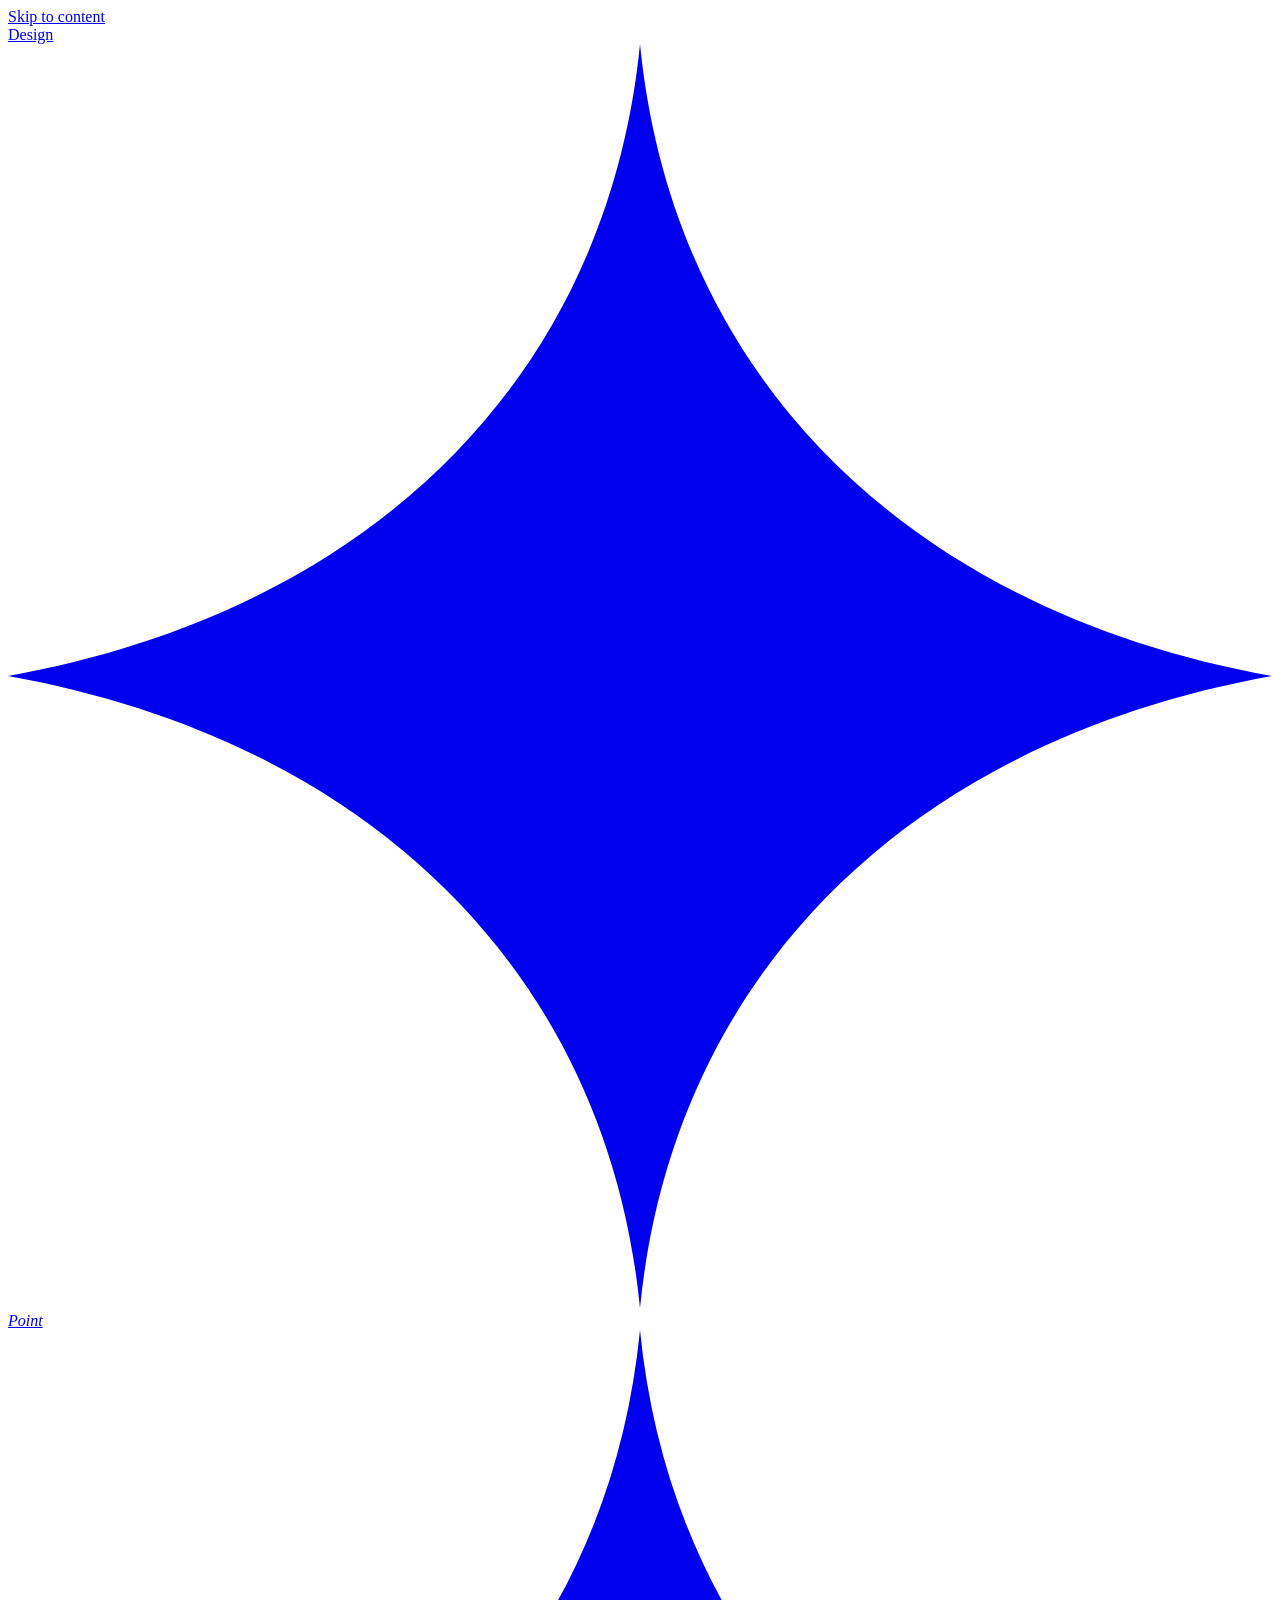
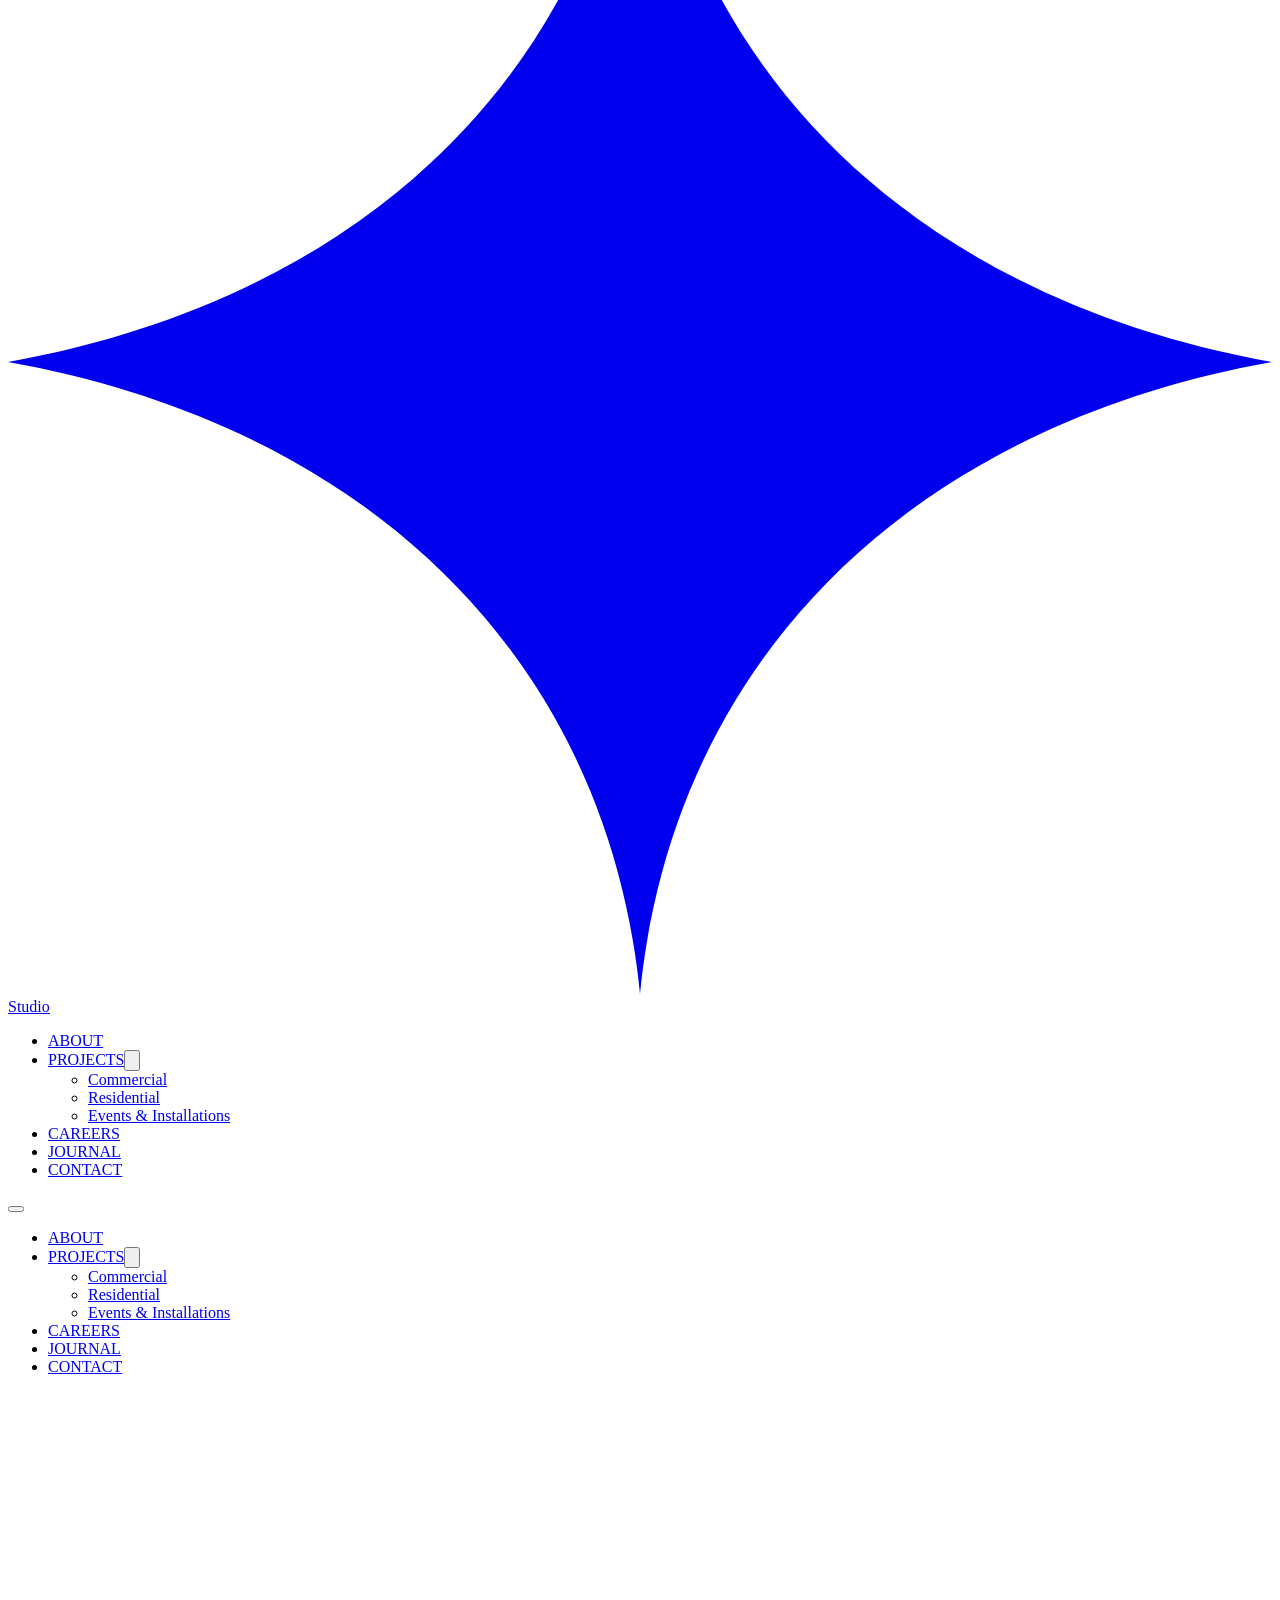
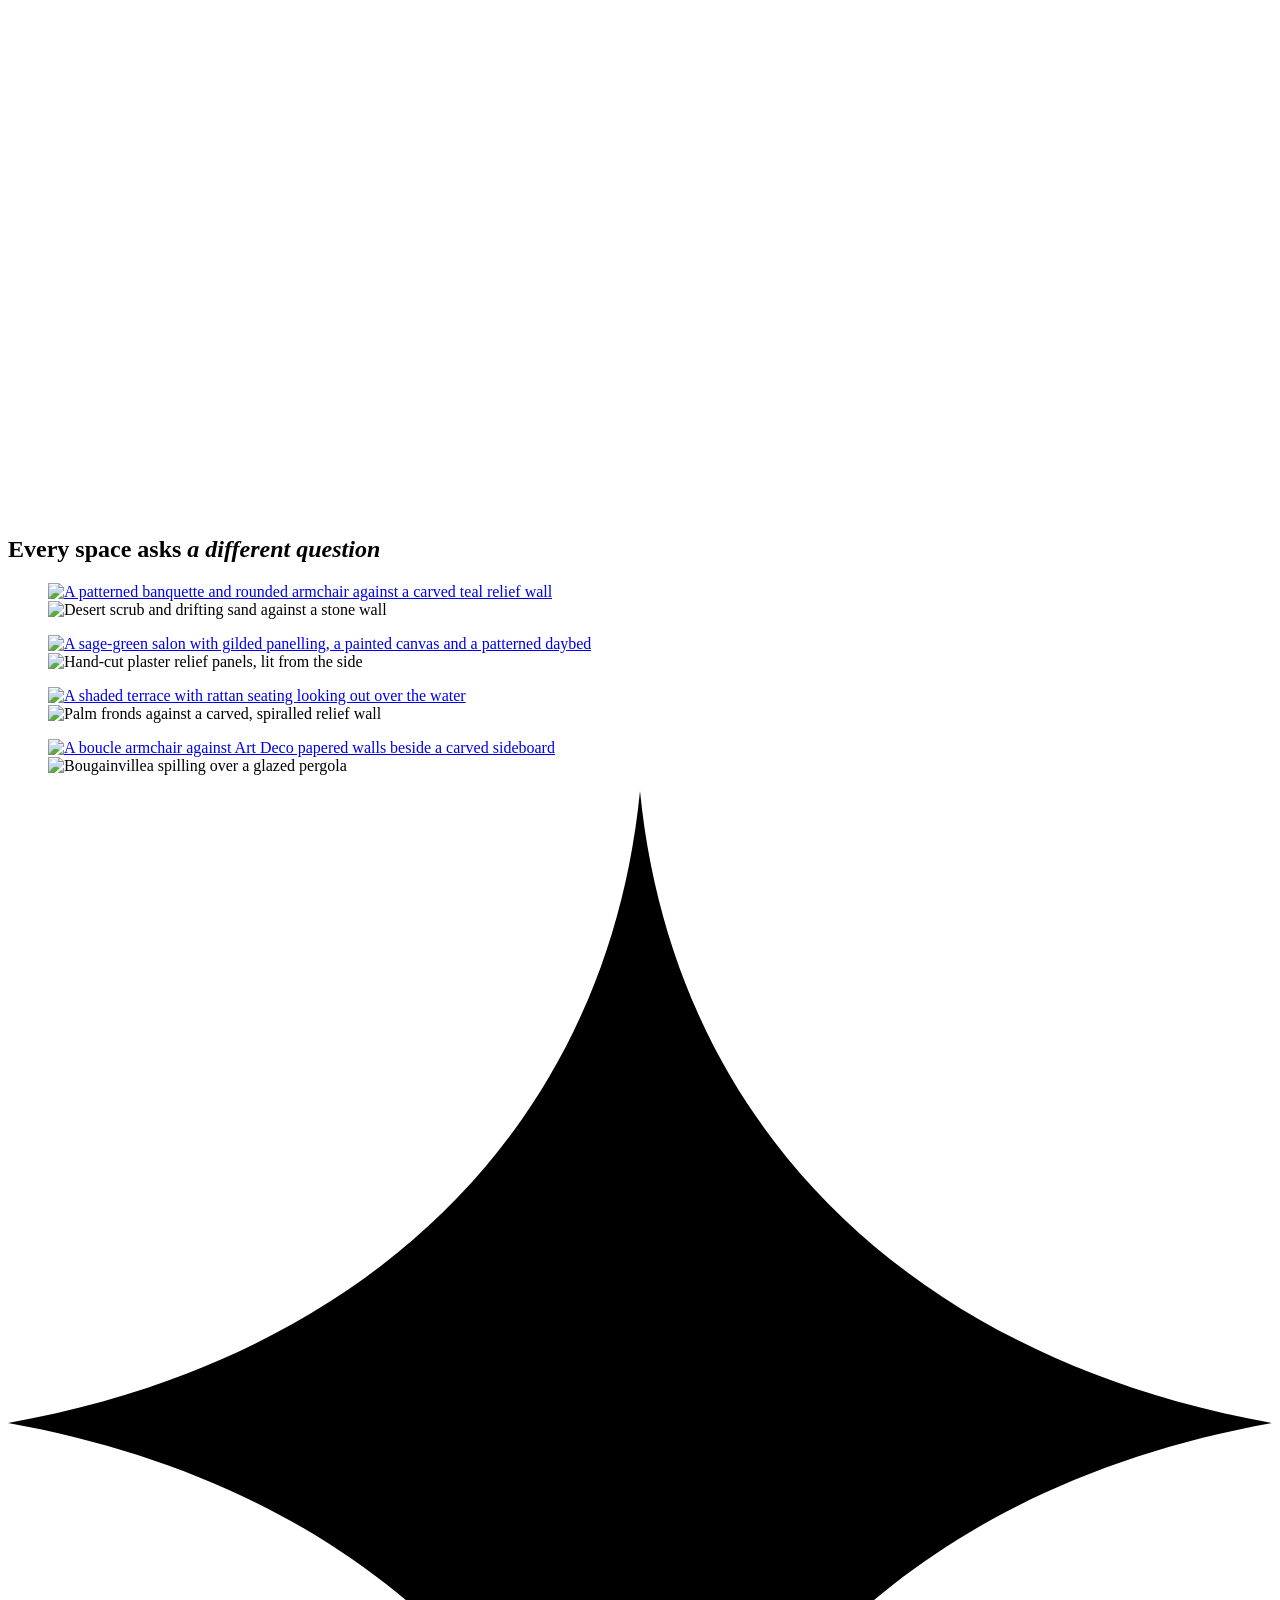
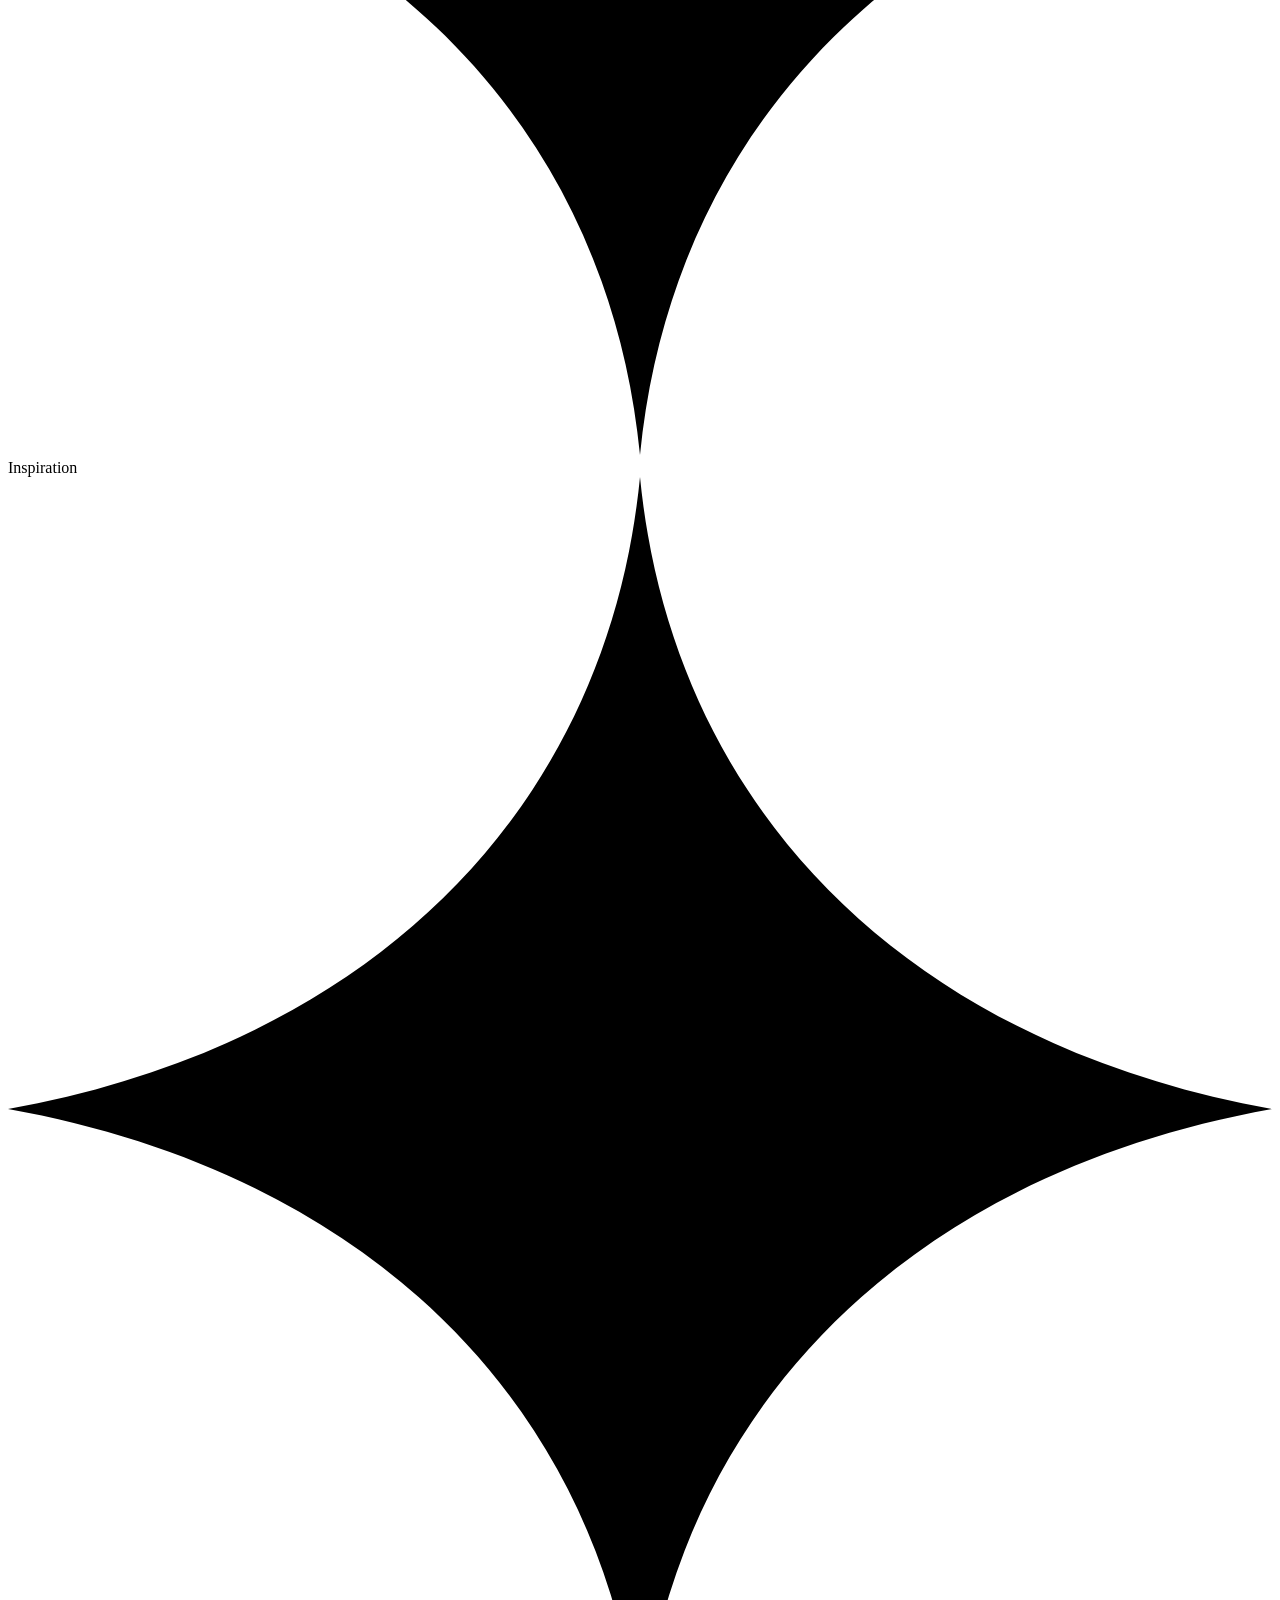
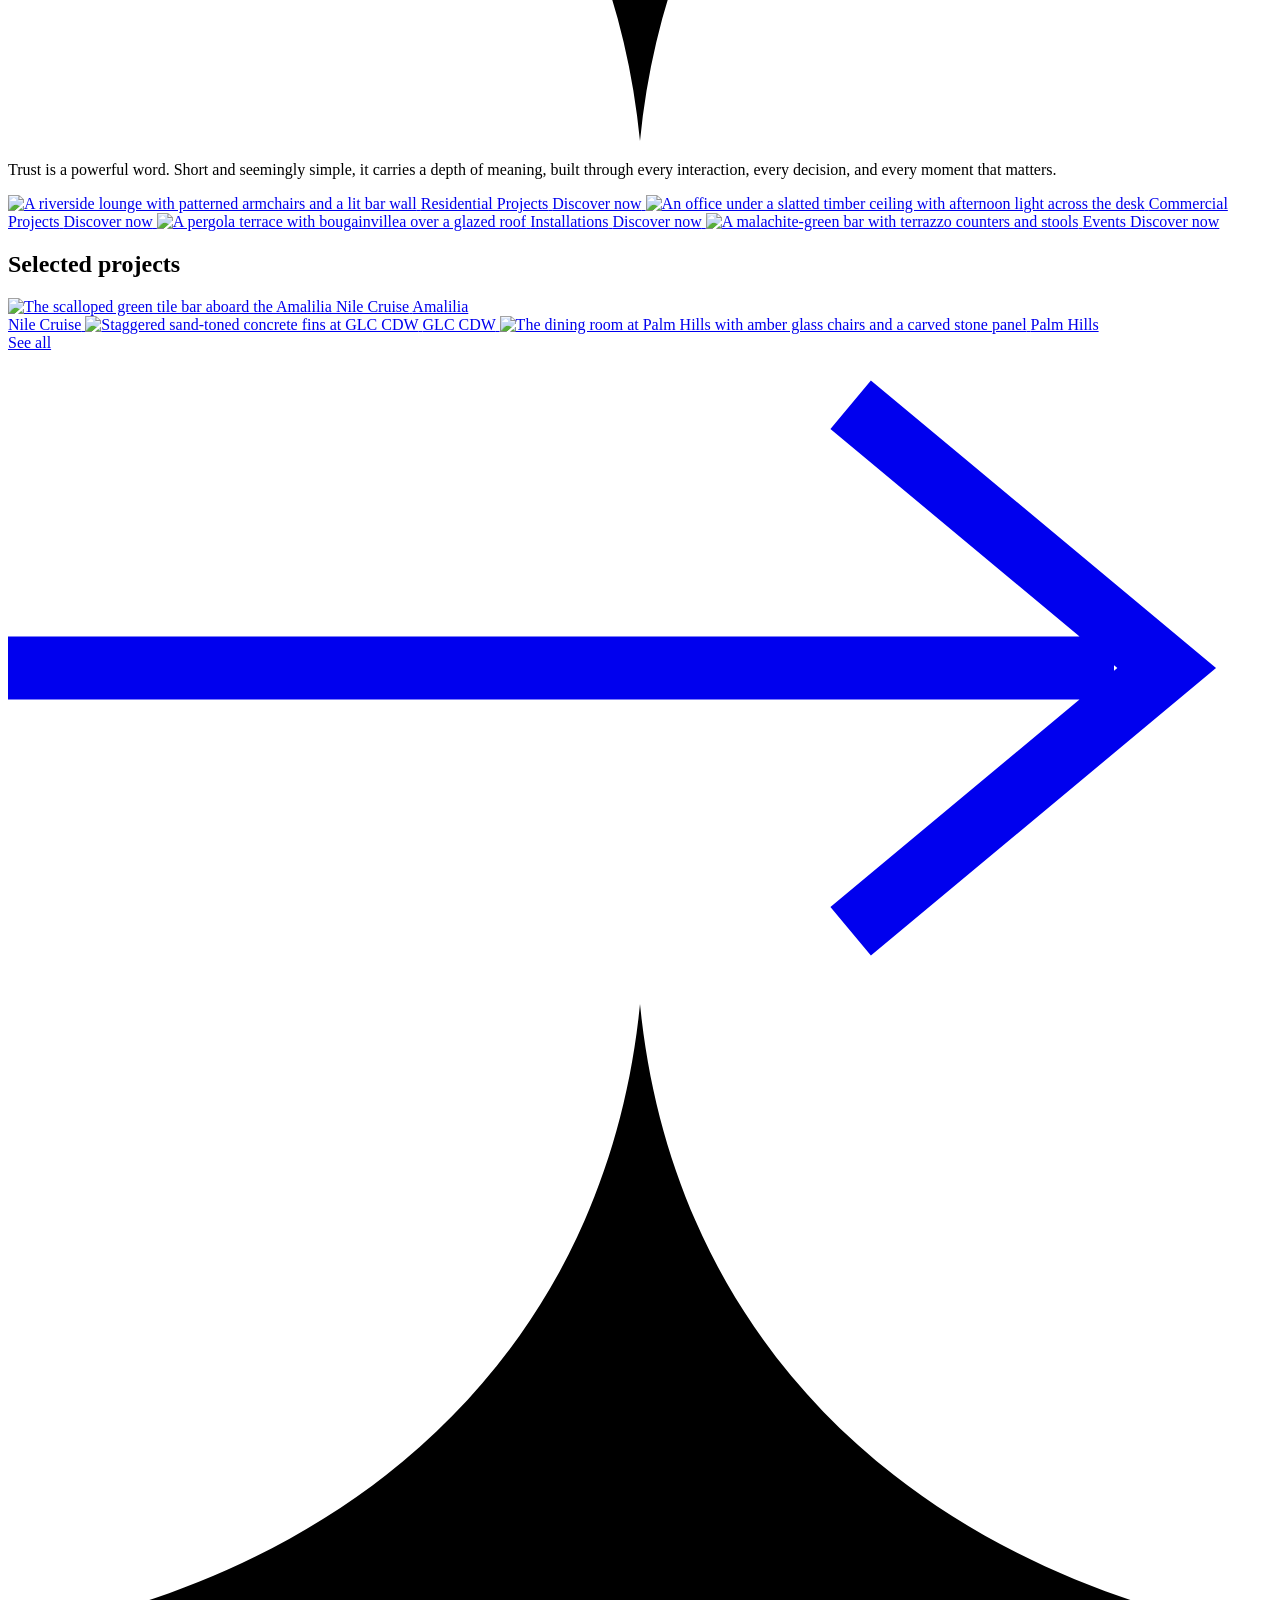
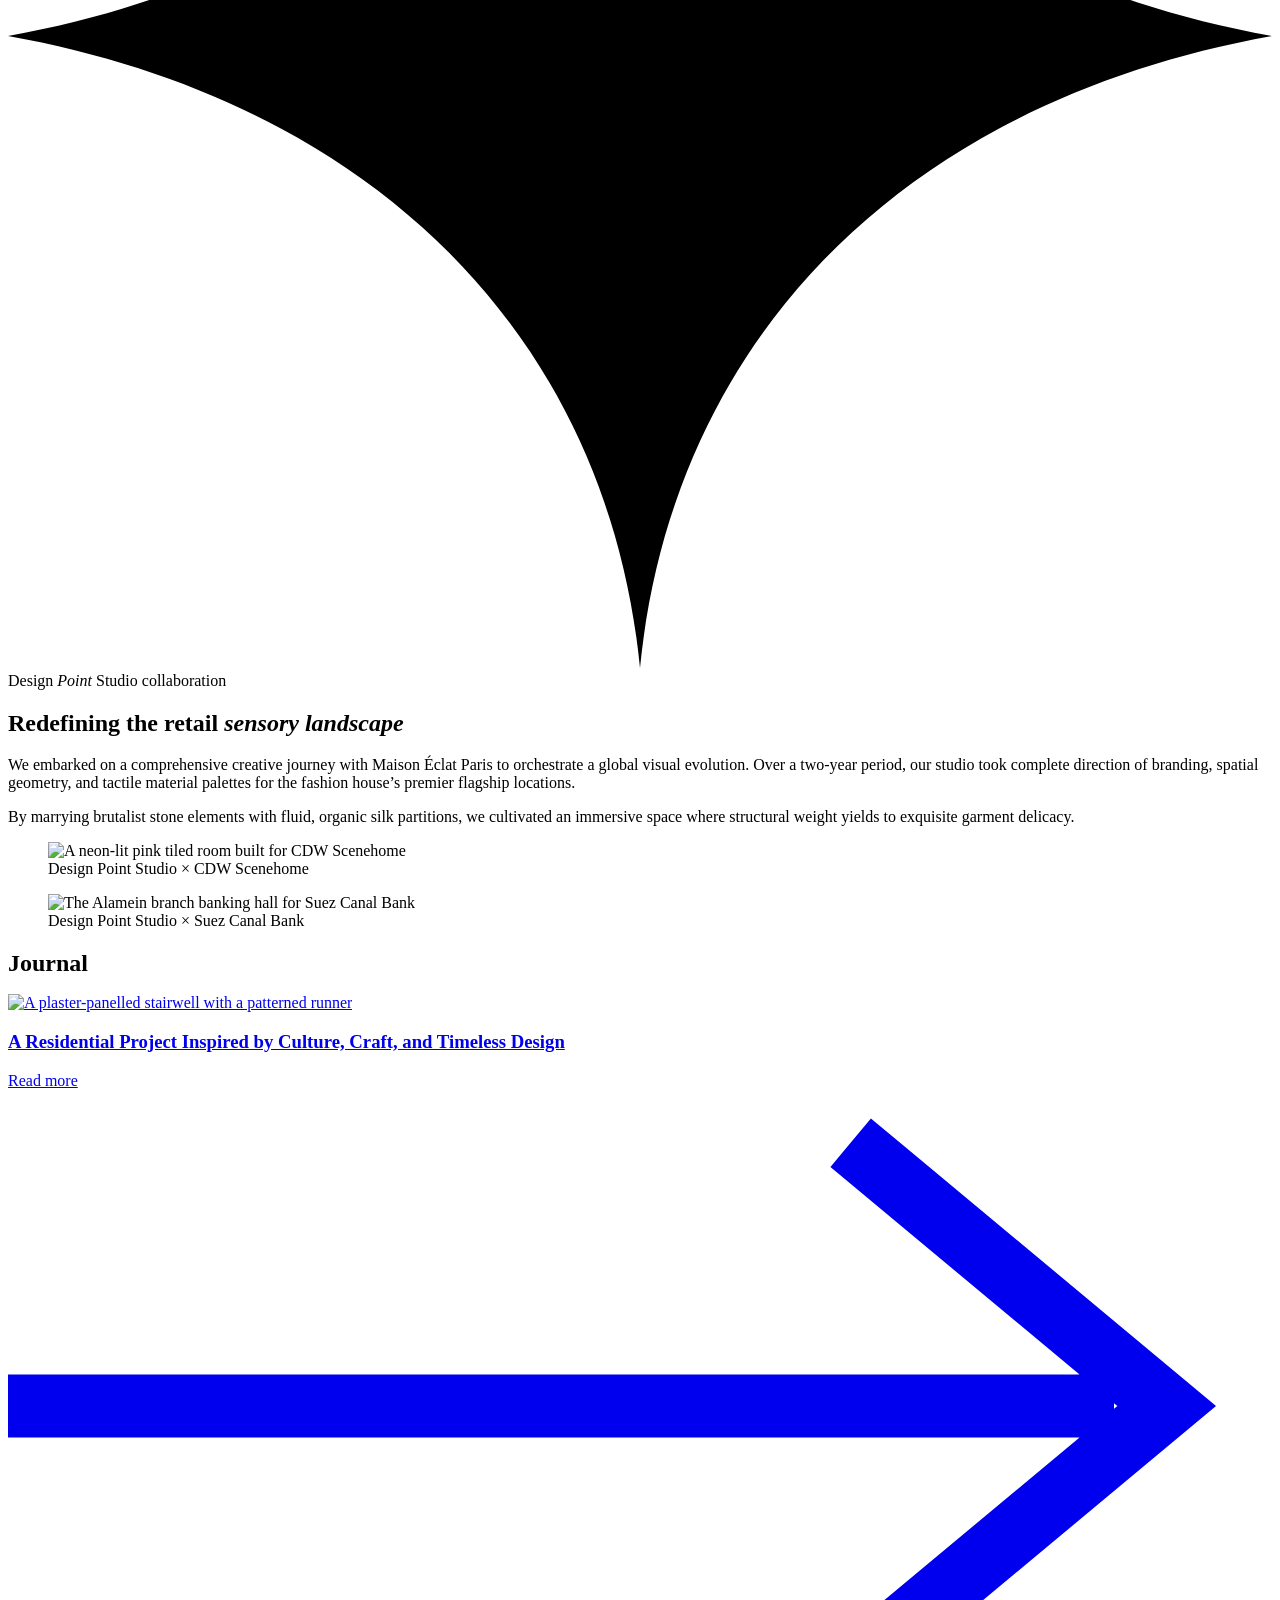
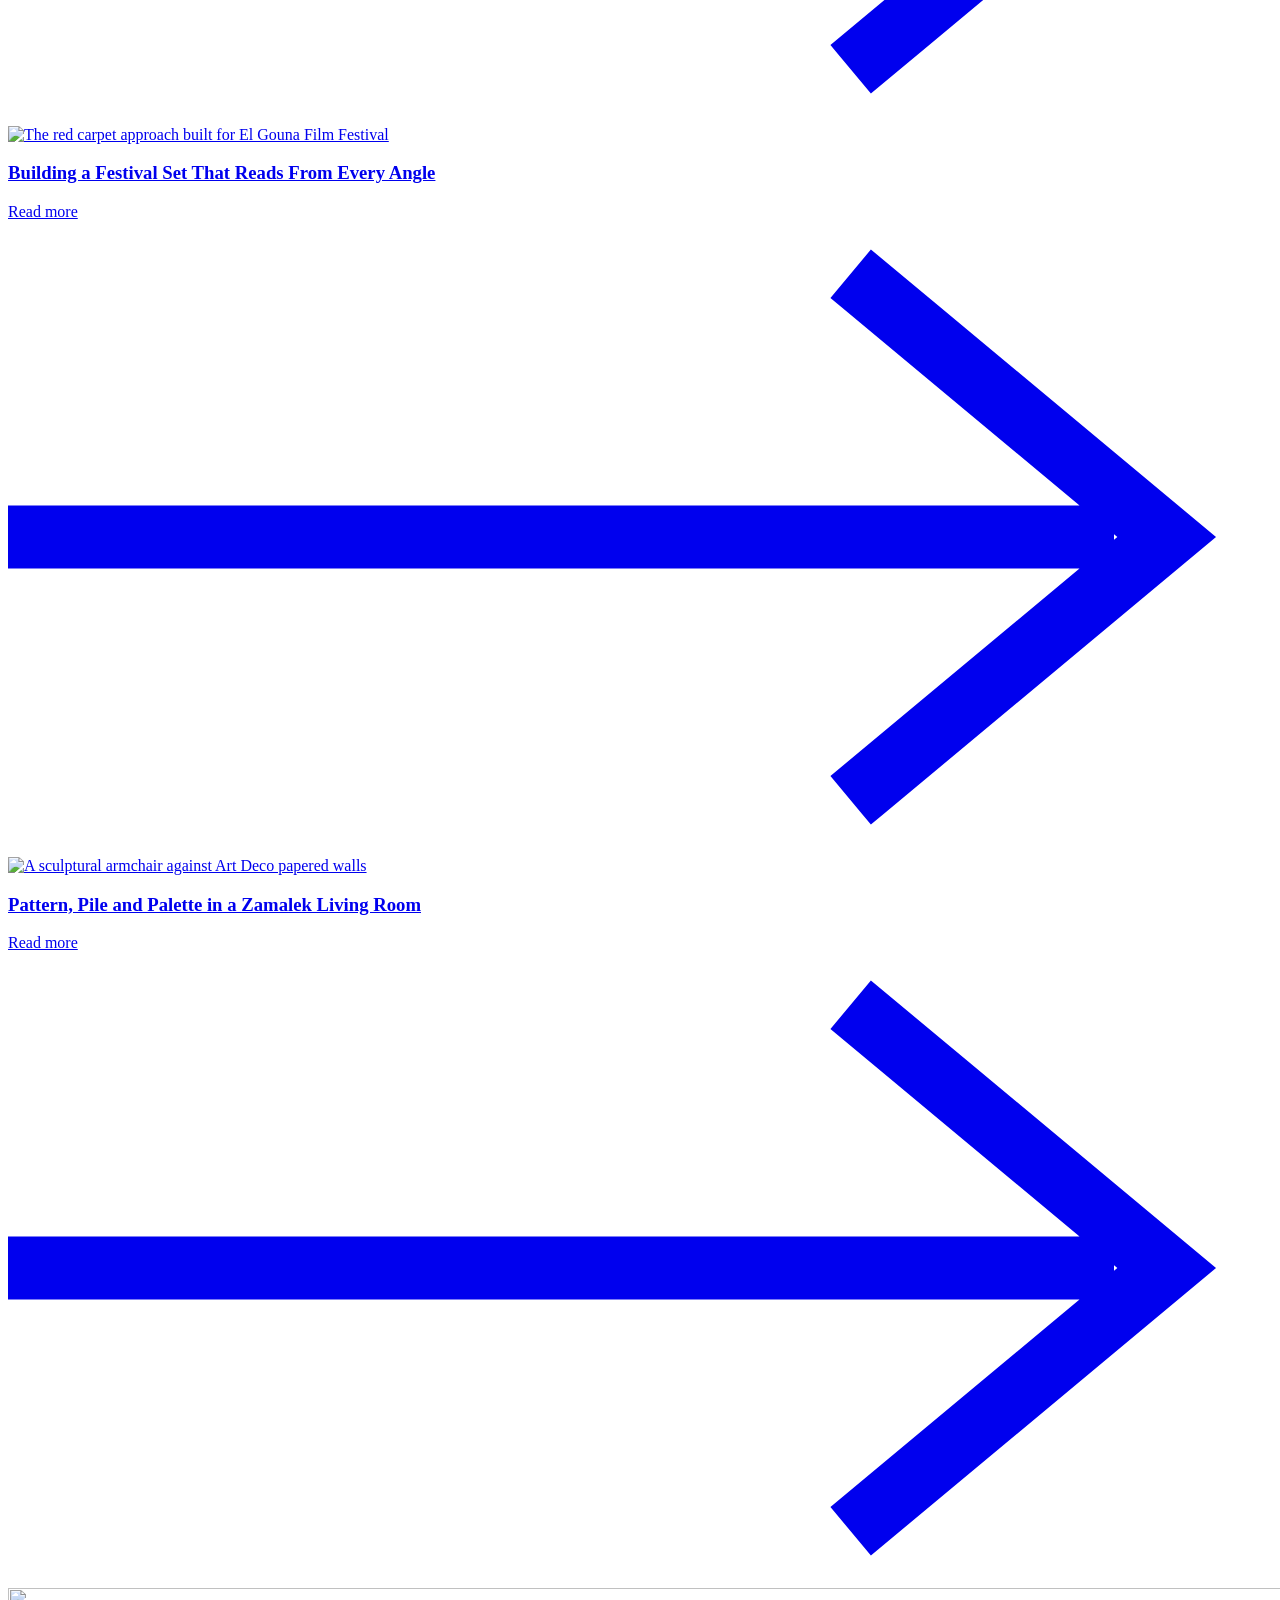
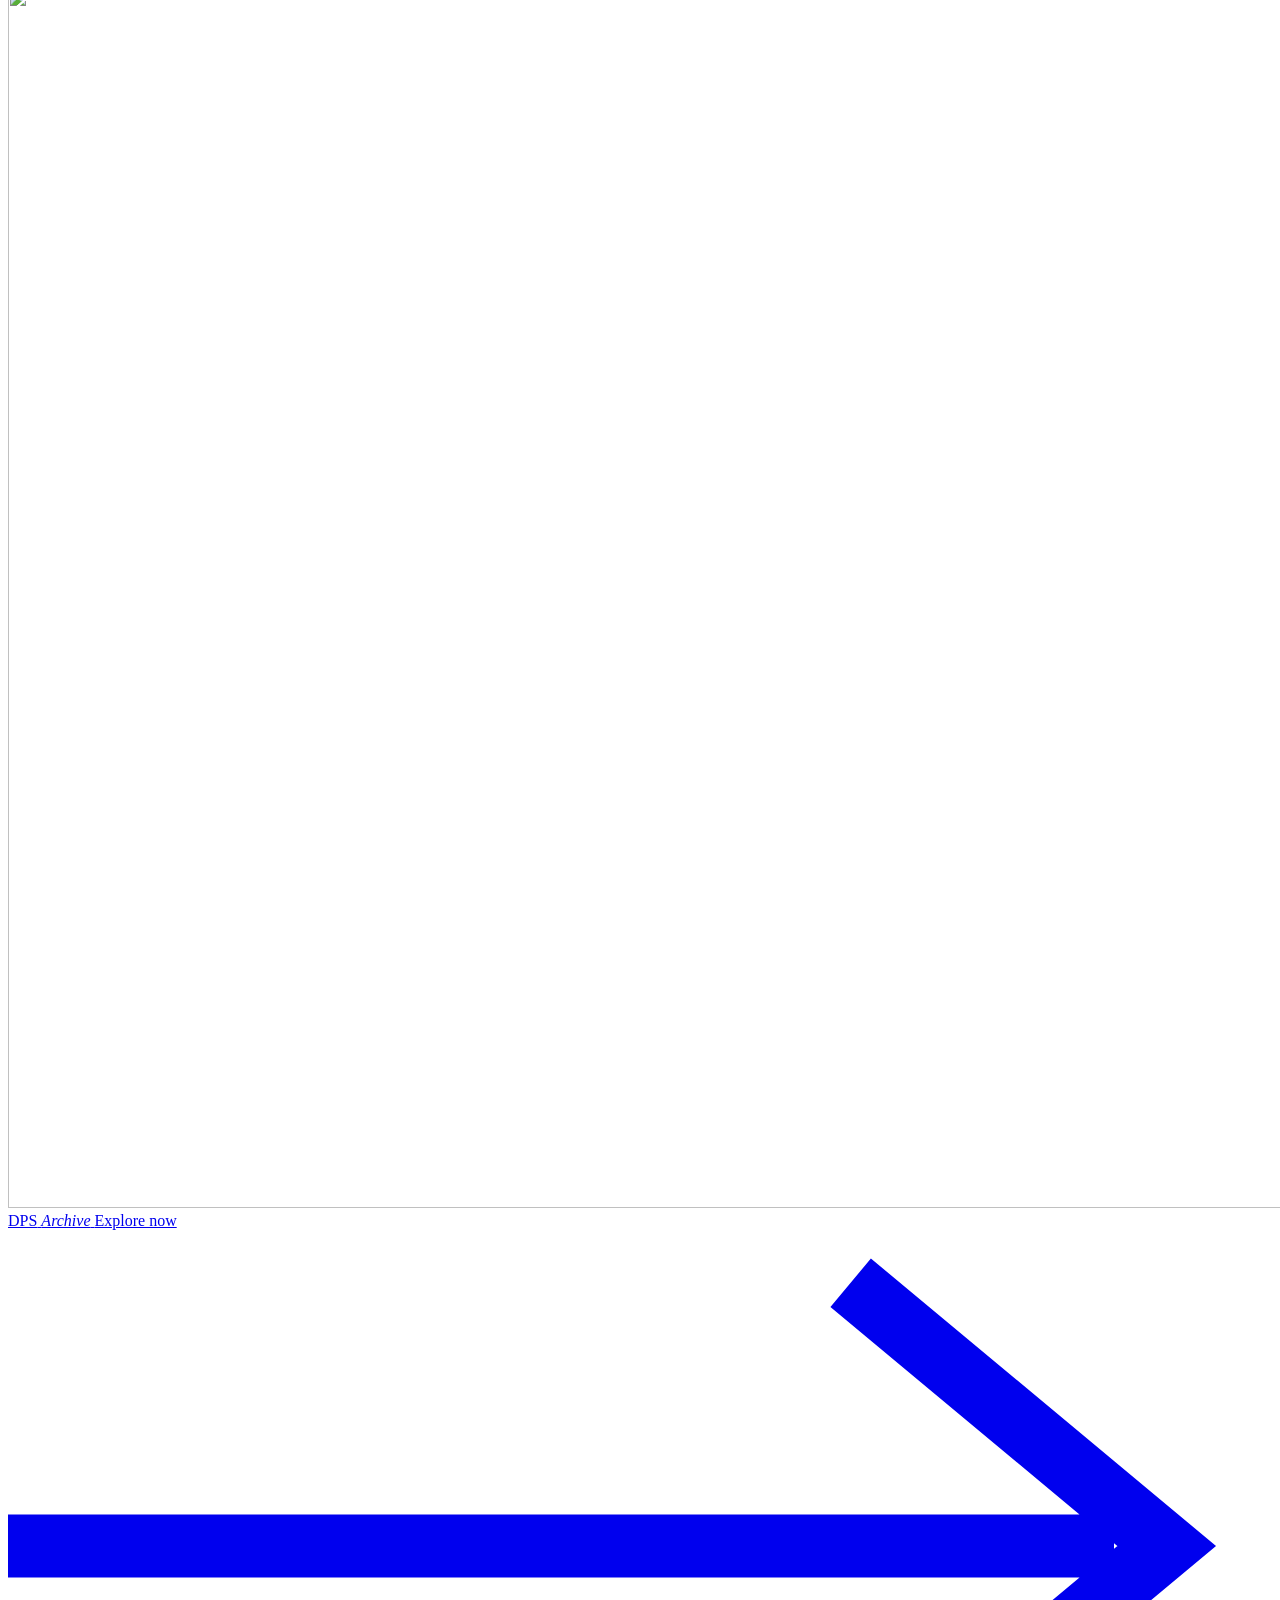
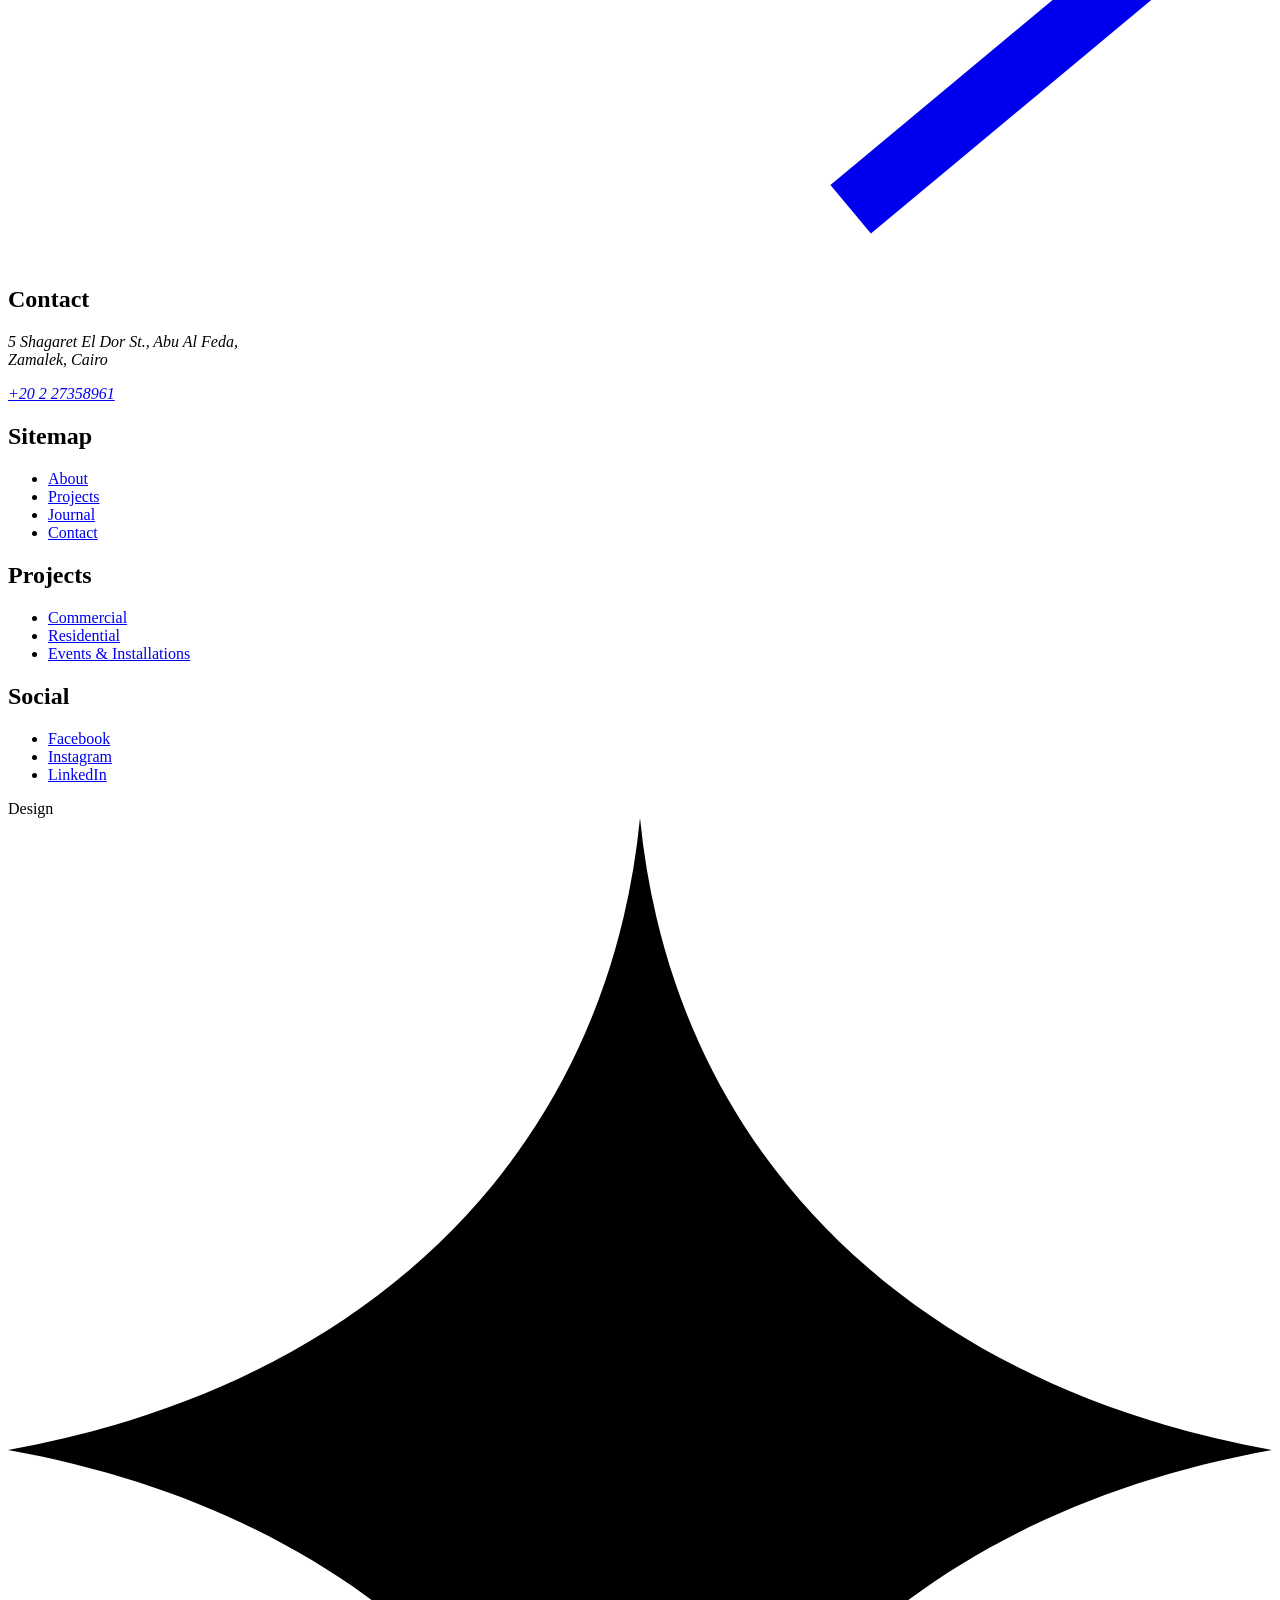
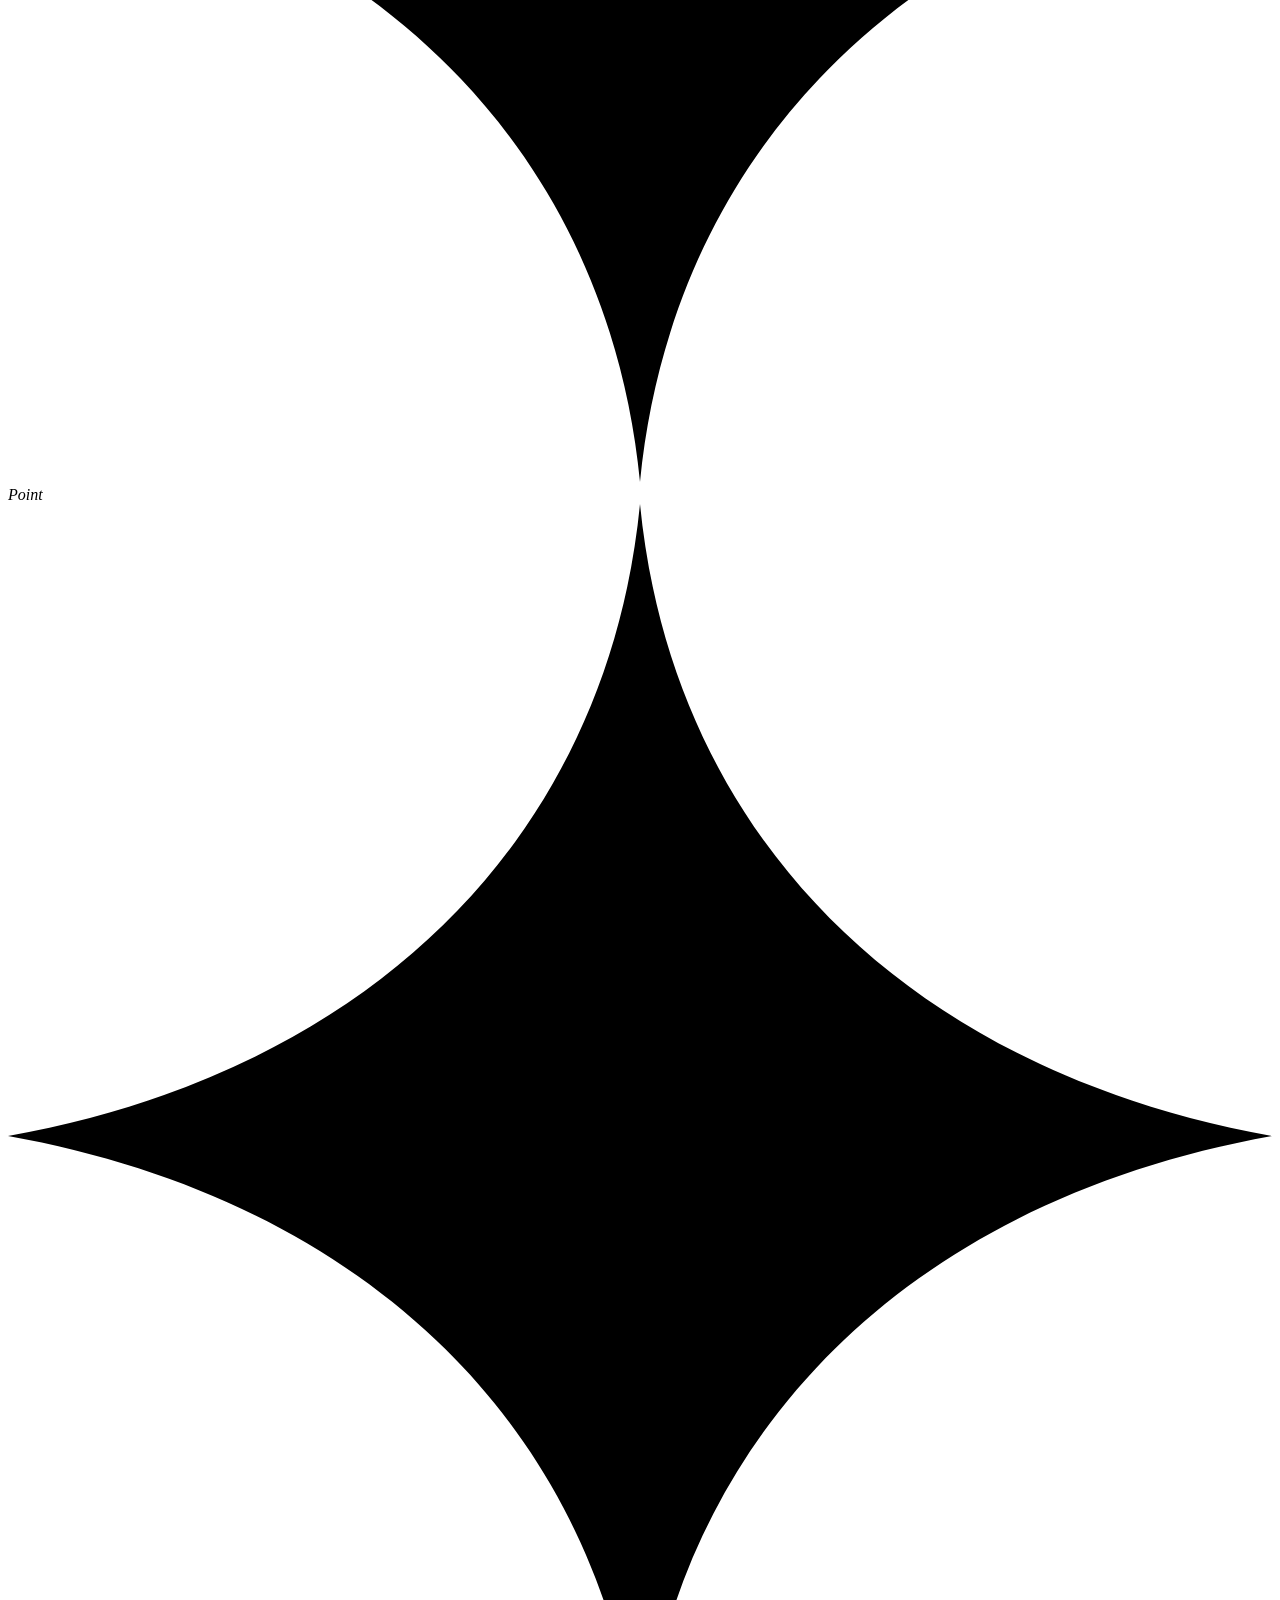
==== index.html @ fea653b2 "Add files via upload" ====
<!DOCTYPE html>
<html lang="en">
<head>
<meta charset="utf-8">
<meta name="viewport" content="width=device-width, initial-scale=1">
<title>Design Point Studio — Interior architecture and design, Cairo</title>
<meta name="description" content="A Cairo-rooted design studio working across residential, commercial and landscape projects, installations and product design.">
<link rel="icon" href="data:image/svg+xml,<svg xmlns='http://www.w3.org/2000/svg' viewBox='0 0 24 24'><path d='M12 0c.62 6.3 5.08 10.76 12 12-6.92 1.24-11.38 5.7-12 12-.62-6.3-5.08-10.76-12-12C6.92 10.76 11.38 6.3 12 0Z' fill='%2360140A'/></svg>">
<script>document.documentElement.classList.add('js');</script>
<link rel="stylesheet" href="css/reset.css">
<link rel="stylesheet" href="css/tokens.css">
<link rel="stylesheet" href="css/base.css">
<link rel="stylesheet" href="css/components.css">
<link rel="stylesheet" href="css/pages.css">
<script type="module" src="js/main.js"></script>
</head>
<body>
  <a class="skip-link" href="#main">Skip to content</a>
  <header class="site-header site-header--over" data-header>
    <div class="site-header__inner">
      <a class="wordmark" href="index.html" aria-label="Design Point Studio, home"><span>Design</span><svg class="sparkle" viewBox="0 0 24 24" aria-hidden="true"><path d="M12 0c.62 6.3 5.08 10.76 12 12-6.92 1.24-11.38 5.7-12 12-.62-6.3-5.08-10.76-12-12C6.92 10.76 11.38 6.3 12 0Z" fill="currentColor"/></svg><em>Point</em><svg class="sparkle" viewBox="0 0 24 24" aria-hidden="true"><path d="M12 0c.62 6.3 5.08 10.76 12 12-6.92 1.24-11.38 5.7-12 12-.62-6.3-5.08-10.76-12-12C6.92 10.76 11.38 6.3 12 0Z" fill="currentColor"/></svg><span>Studio</span></a>
      <nav class="nav" aria-label="Primary">
        <ul class="nav__list">
          <li class="nav__item"><a class="nav-link" href="about.html" data-label="ABOUT"><span class="nav-link__t">ABOUT</span></a></li><li class="nav__item" data-dropdown><a class="nav-link" href="projects.html" data-label="PROJECTS"><span class="nav-link__t">PROJECTS</span></a><button class="nav-chev" aria-expanded="false" aria-controls="projects-menu" aria-label="Show project categories"><svg viewBox="0 0 16 10" aria-hidden="true"><path d="M1 1.4 8 8l7-6.6" fill="none" stroke="currentColor" stroke-width="1.4"/></svg></button><ul class="nav-menu" id="projects-menu"><li><a href="projects.html">Commercial</a></li><li><a href="projects.html">Residential</a></li><li><a href="projects.html">Events &amp; Installations</a></li></ul></li><li class="nav__item"><a class="nav-link" href="careers.html" data-label="CAREERS"><span class="nav-link__t">CAREERS</span></a></li><li class="nav__item"><a class="nav-link" href="archive.html" data-label="JOURNAL"><span class="nav-link__t">JOURNAL</span></a></li><li class="nav__item"><a class="nav-link nav-link--strong" href="contact.html" data-label="CONTACT"><span class="nav-link__t">CONTACT</span></a></li>
        </ul>
      </nav>
      <button class="nav-toggle" data-nav-toggle aria-expanded="false" aria-controls="mobile-menu" aria-label="Open menu">
        <span></span><span></span>
      </button>
    </div>
  </header>

  <div class="mobile-menu" id="mobile-menu" data-mobile-menu>
    <nav aria-label="Mobile">
      <ul><li><a href="about.html">ABOUT</a></li><li class="m-sub"><a href="projects.html">PROJECTS</a><button class="m-sub__toggle" data-sub-toggle aria-expanded="false" aria-label="Show project categories"><svg viewBox="0 0 16 10" aria-hidden="true"><path d="M1 1.4 8 8l7-6.6" fill="none" stroke="currentColor" stroke-width="1.4"/></svg></button><div class="m-sub__panel"><div><ul><li><a href="projects.html">Commercial</a></li><li><a href="projects.html">Residential</a></li><li><a href="projects.html">Events &amp; Installations</a></li></ul></div></div></li><li><a href="careers.html">CAREERS</a></li><li><a href="archive.html">JOURNAL</a></li><li><a href="contact.html">CONTACT</a></li></ul>
    </nav>
  </div>

  <main id="main" class="page-main--over">
    <section class="hero">
      <div class="hero__bg">
        <video data-hero-video autoplay muted loop playsinline preload="metadata"
               poster="img/home-hero-poster.jpg" width="1280" height="720" aria-hidden="true">
          <source src="video/home-hero.mp4" type="video/mp4">
        </video>
      </div>
      <h1 class="split-head split-head--hero split-head--stack split-head--center hero__title">
        <span class="split-head__a">Every space asks</span>
        <em class="split-head__b">a different question</em>
      </h1>
      <div class="hero-sentinel" data-hero-sentinel></div>
    </section>

    <section class="container inspiration" aria-labelledby="inspiration-title">
      <div class="inspiration__grid">
        <figure class="insp insp--a reveal">
          <a href="project-details.html">
            <div class="media">
              <img src="img/about-2.jpg" alt="A patterned banquette and rounded armchair against a carved teal relief wall" width="1100" height="1375" loading="lazy">
            </div>
          </a>
          <div class="insp__source">
            <img src="img/insp-src-3.jpg" alt="Desert scrub and drifting sand against a stone wall" width="601" height="523" loading="lazy">
          </div>
        </figure>
        <figure class="insp insp--b reveal">
          <a href="project-details.html">
            <div class="media">
              <img src="img/about-1.jpg" alt="A sage-green salon with gilded panelling, a painted canvas and a patterned daybed" width="1100" height="1649" loading="lazy">
            </div>
          </a>
          <div class="insp__source">
            <img src="img/insp-src-2.jpg" alt="Hand-cut plaster relief panels, lit from the side" width="550" height="478" loading="lazy">
          </div>
        </figure>
        <figure class="insp insp--c reveal">
          <a href="project-details.html">
            <div class="media">
              <img src="img/slide-3.jpg" alt="A shaded terrace with rattan seating looking out over the water" width="1800" height="1200" loading="lazy">
            </div>
          </a>
          <div class="insp__source">
            <img src="img/insp-src-1.jpg" alt="Palm fronds against a carved, spiralled relief wall" width="462" height="401" loading="lazy">
          </div>
        </figure>
        <figure class="insp insp--d reveal">
          <a href="project-details.html">
            <div class="media">
              <img src="img/post-chair.jpg" alt="A boucle armchair against Art Deco papered walls beside a carved sideboard" width="1000" height="1333" loading="lazy">
            </div>
          </a>
          <div class="insp__source">
            <img src="img/insp-src-4.jpg" alt="Bougainvillea spilling over a glazed pergola" width="700" height="608" loading="lazy">
          </div>
        </figure>

        <div class="inspiration__text">
          <p class="inspiration__label" id="inspiration-title"><svg class="sparkle" viewBox="0 0 24 24" aria-hidden="true"><path d="M12 0c.62 6.3 5.08 10.76 12 12-6.92 1.24-11.38 5.7-12 12-.62-6.3-5.08-10.76-12-12C6.92 10.76 11.38 6.3 12 0Z" fill="currentColor"/></svg> Inspiration <svg class="sparkle" viewBox="0 0 24 24" aria-hidden="true"><path d="M12 0c.62 6.3 5.08 10.76 12 12-6.92 1.24-11.38 5.7-12 12-.62-6.3-5.08-10.76-12-12C6.92 10.76 11.38 6.3 12 0Z" fill="currentColor"/></svg></p>
          <p class="inspiration__lede">Trust is a powerful word. Short and seemingly simple, it carries a depth of meaning, built through every interaction, every decision, and every moment that matters.</p>
        </div>
      </div>
    </section>

    <section class="stack" aria-label="Project types">
      <a class="stack__panel" href="projects.html">
        <img src="img/slide-1.jpg" alt="A riverside lounge with patterned armchairs and a lit bar wall" width="1620" height="1080" fetchpriority="high">
        <span class="stack__caption">
          <span class="stack__title">Residential Projects</span>
          <span class="stack__cta">Discover now</span>
        </span>
      </a>
      <a class="stack__panel" href="projects.html">
        <img src="img/slide-2.jpg" alt="An office under a slatted timber ceiling with afternoon light across the desk" width="1800" height="1200" loading="lazy">
        <span class="stack__caption">
          <span class="stack__title">Commercial Projects</span>
          <span class="stack__cta">Discover now</span>
        </span>
      </a>
      <a class="stack__panel" href="projects.html">
        <img src="img/slide-3.jpg" alt="A pergola terrace with bougainvillea over a glazed roof" width="1800" height="1200" loading="lazy">
        <span class="stack__caption">
          <span class="stack__title">Installations</span>
          <span class="stack__cta">Discover now</span>
        </span>
      </a>
      <a class="stack__panel" href="projects.html">
        <img src="img/slide-4.jpg" alt="A malachite-green bar with terrazzo counters and stools" width="1800" height="1008" loading="lazy">
        <span class="stack__caption">
          <span class="stack__title">Events</span>
          <span class="stack__cta">Discover now</span>
        </span>
      </a>
    </section>

    <section class="section section--flush featured" aria-labelledby="featured-title">
      <h2 class="visually-hidden" id="featured-title">Selected projects</h2>
      <div class="featured__grid">
        <a class="tile" href="project-details.html">
          <img src="img/proj-amalilia.jpg" alt="The scalloped green tile bar aboard the Amalilia Nile Cruise" width="1100" height="1466" loading="lazy">
          <span class="tile__name">Amalilia<br>Nile Cruise</span>
        </a>
        <a class="tile" href="project-details.html">
          <img src="img/proj-glc-cdw.jpg" alt="Staggered sand-toned concrete fins at GLC CDW" width="1100" height="1375" loading="lazy">
          <span class="tile__name">GLC CDW</span>
        </a>
        <a class="tile" href="project-details.html">
          <img src="img/proj-palm-hills.jpg" alt="The dining room at Palm Hills with amber glass chairs and a carved stone panel" width="1100" height="1650" loading="lazy">
          <span class="tile__name">Palm Hills</span>
        </a>
      </div>
      <div class="featured__foot">
        <a class="arrow-link" href="projects.html">See all <svg viewBox="0 0 24 12" aria-hidden="true"><path d="M0 6h21M16 1l6 5-6 5" fill="none" stroke="currentColor" stroke-width="1.2"/></svg></a>
      </div>
    </section>

    <section class="section container collab" aria-labelledby="collab-title">
      <div class="collab__head">
        <div class="reveal">
          <p class="eyebrow"><svg class="sparkle" viewBox="0 0 24 24" aria-hidden="true"><path d="M12 0c.62 6.3 5.08 10.76 12 12-6.92 1.24-11.38 5.7-12 12-.62-6.3-5.08-10.76-12-12C6.92 10.76 11.38 6.3 12 0Z" fill="currentColor"/></svg> Design <em class="italic-display">Point</em> Studio collaboration</p>
          <h2 class="split-head split-head--stack" id="collab-title">
            <span class="split-head__a">Redefining the retail</span>
            <em class="split-head__b">sensory landscape</em>
          </h2>
        </div>
        <div class="prose reveal">
          <p>We embarked on a comprehensive creative journey with Maison &Eacute;clat Paris to orchestrate a global visual evolution. Over a two-year period, our studio took complete direction of branding, spatial geometry, and tactile material palettes for the fashion house&rsquo;s premier flagship locations.</p>
          <p>By marrying brutalist stone elements with fluid, organic silk partitions, we cultivated an immersive space where structural weight yields to exquisite garment delicacy.</p>
        </div>
      </div>

      <div class="collab__pair" data-stagger>
        <figure class="reveal">
          <div class="media media--zoom"><img src="img/collab-scenehome.jpg" alt="A neon-lit pink tiled room built for CDW Scenehome" width="1400" height="1050" loading="lazy"></div>
          <figcaption class="collab__caption"><span>Design Point Studio</span> &times; <span>CDW Scenehome</span></figcaption>
        </figure>
        <figure class="reveal">
          <div class="media media--zoom"><img src="img/collab-suez.jpg" alt="The Alamein branch banking hall for Suez Canal Bank" width="1400" height="933" loading="lazy"></div>
          <figcaption class="collab__caption"><span>Design Point Studio</span> &times; <span>Suez Canal Bank</span></figcaption>
        </figure>
      </div>
    </section>

    <section class="section container" aria-labelledby="archive-title">
      <h2 class="page-title page-title--oxblood journal-title" id="archive-title" style="margin-bottom:.7em">Journal</h2>
      <div class="card-grid" data-stagger>
        <article class="card reveal">
          <a href="archive-details.html">
            <div class="media media--zoom card__media"><img src="img/post-stairs.jpg" alt="A plaster-panelled stairwell with a patterned runner" width="1000" height="1333" loading="lazy"></div>
            <h3 class="card__title">A Residential Project Inspired by Culture, Craft, and Timeless Design</h3>
            <span class="arrow-link">Read more <svg viewBox="0 0 24 12" aria-hidden="true"><path d="M0 6h21M16 1l6 5-6 5" fill="none" stroke="currentColor" stroke-width="1.2"/></svg></span>
          </a>
        </article>
        <article class="card reveal">
          <a href="archive-details.html">
            <div class="media media--zoom card__media"><img src="img/post-gff.jpg" alt="The red carpet approach built for El Gouna Film Festival" width="1000" height="750" loading="lazy"></div>
            <h3 class="card__title">Building a Festival Set That Reads From Every Angle</h3>
            <span class="arrow-link">Read more <svg viewBox="0 0 24 12" aria-hidden="true"><path d="M0 6h21M16 1l6 5-6 5" fill="none" stroke="currentColor" stroke-width="1.2"/></svg></span>
          </a>
        </article>
        <article class="card reveal">
          <a href="archive-details.html">
            <div class="media media--zoom card__media"><img src="img/post-chair.jpg" alt="A sculptural armchair against Art Deco papered walls" width="1000" height="1333" loading="lazy"></div>
            <h3 class="card__title">Pattern, Pile and Palette in a Zamalek Living Room</h3>
            <span class="arrow-link">Read more <svg viewBox="0 0 24 12" aria-hidden="true"><path d="M0 6h21M16 1l6 5-6 5" fill="none" stroke="currentColor" stroke-width="1.2"/></svg></span>
          </a>
        </article>
      </div>
    </section>


    <a class="archive-band" href="dps-archive.html">
      <span class="archive-band__bg">
        <img src="img/archive-band.jpg" alt="" width="2104" height="1220" loading="lazy">
      </span>
      <span class="archive-band__row">
        <span class="split-head archive-band__title">
          <span class="split-head__a">DPS</span> <em class="split-head__b">Archive</em>
        </span>
        <span class="archive-band__cta">Explore now <svg viewBox="0 0 24 12" aria-hidden="true"><path d="M0 6h21M16 1l6 5-6 5" fill="none" stroke="currentColor" stroke-width="1.2"/></svg></span>
      </span>
    </a>
  </main>

  <footer class="site-footer">
    <div class="site-footer__cols">
      <div>
        <h2>Contact</h2>
        <address>
          <p>5 Shagaret El Dor St., Abu Al Feda,<br>Zamalek, Cairo</p>
          <p><a href="tel:+20227358961">+20 2 27358961</a></p>
        </address>
      </div>
      <div>
        <h2>Sitemap</h2>
        <ul>
          <li><a href="about.html">About</a></li>
          <li><a href="projects.html">Projects</a></li>
          <li><a href="archive.html">Journal</a></li>
          <li><a href="contact.html">Contact</a></li>
        </ul>
      </div>
      <div>
        <h2>Projects</h2>
        <ul>
          <li><a href="projects.html">Commercial</a></li>
          <li><a href="projects.html">Residential</a></li>
          <li><a href="projects.html">Events &amp; Installations</a></li>
        </ul>
      </div>
      <div class="footer-social">
        <h2>Social</h2>
        <ul>
          <li><a href="https://facebook.com" rel="noopener">Facebook</a></li>
          <li><a href="https://instagram.com" rel="noopener">Instagram</a></li>
          <li><a href="https://linkedin.com" rel="noopener">LinkedIn</a></li>
        </ul>
      </div>
    </div>
    <div class="site-footer__base">
      <span class="site-footer__mark"><span>Design</span><svg class="sparkle" viewBox="0 0 24 24" aria-hidden="true"><path d="M12 0c.62 6.3 5.08 10.76 12 12-6.92 1.24-11.38 5.7-12 12-.62-6.3-5.08-10.76-12-12C6.92 10.76 11.38 6.3 12 0Z" fill="currentColor"/></svg><em>Point</em><svg class="sparkle" viewBox="0 0 24 24" aria-hidden="true"><path d="M12 0c.62 6.3 5.08 10.76 12 12-6.92 1.24-11.38 5.7-12 12-.62-6.3-5.08-10.76-12-12C6.92 10.76 11.38 6.3 12 0Z" fill="currentColor"/></svg><span>Studio</span></span>
      <span class="site-footer__legal">&copy; 2026 HBA. All rights reserved</span>
    </div>
  </footer>

</body>
</html>
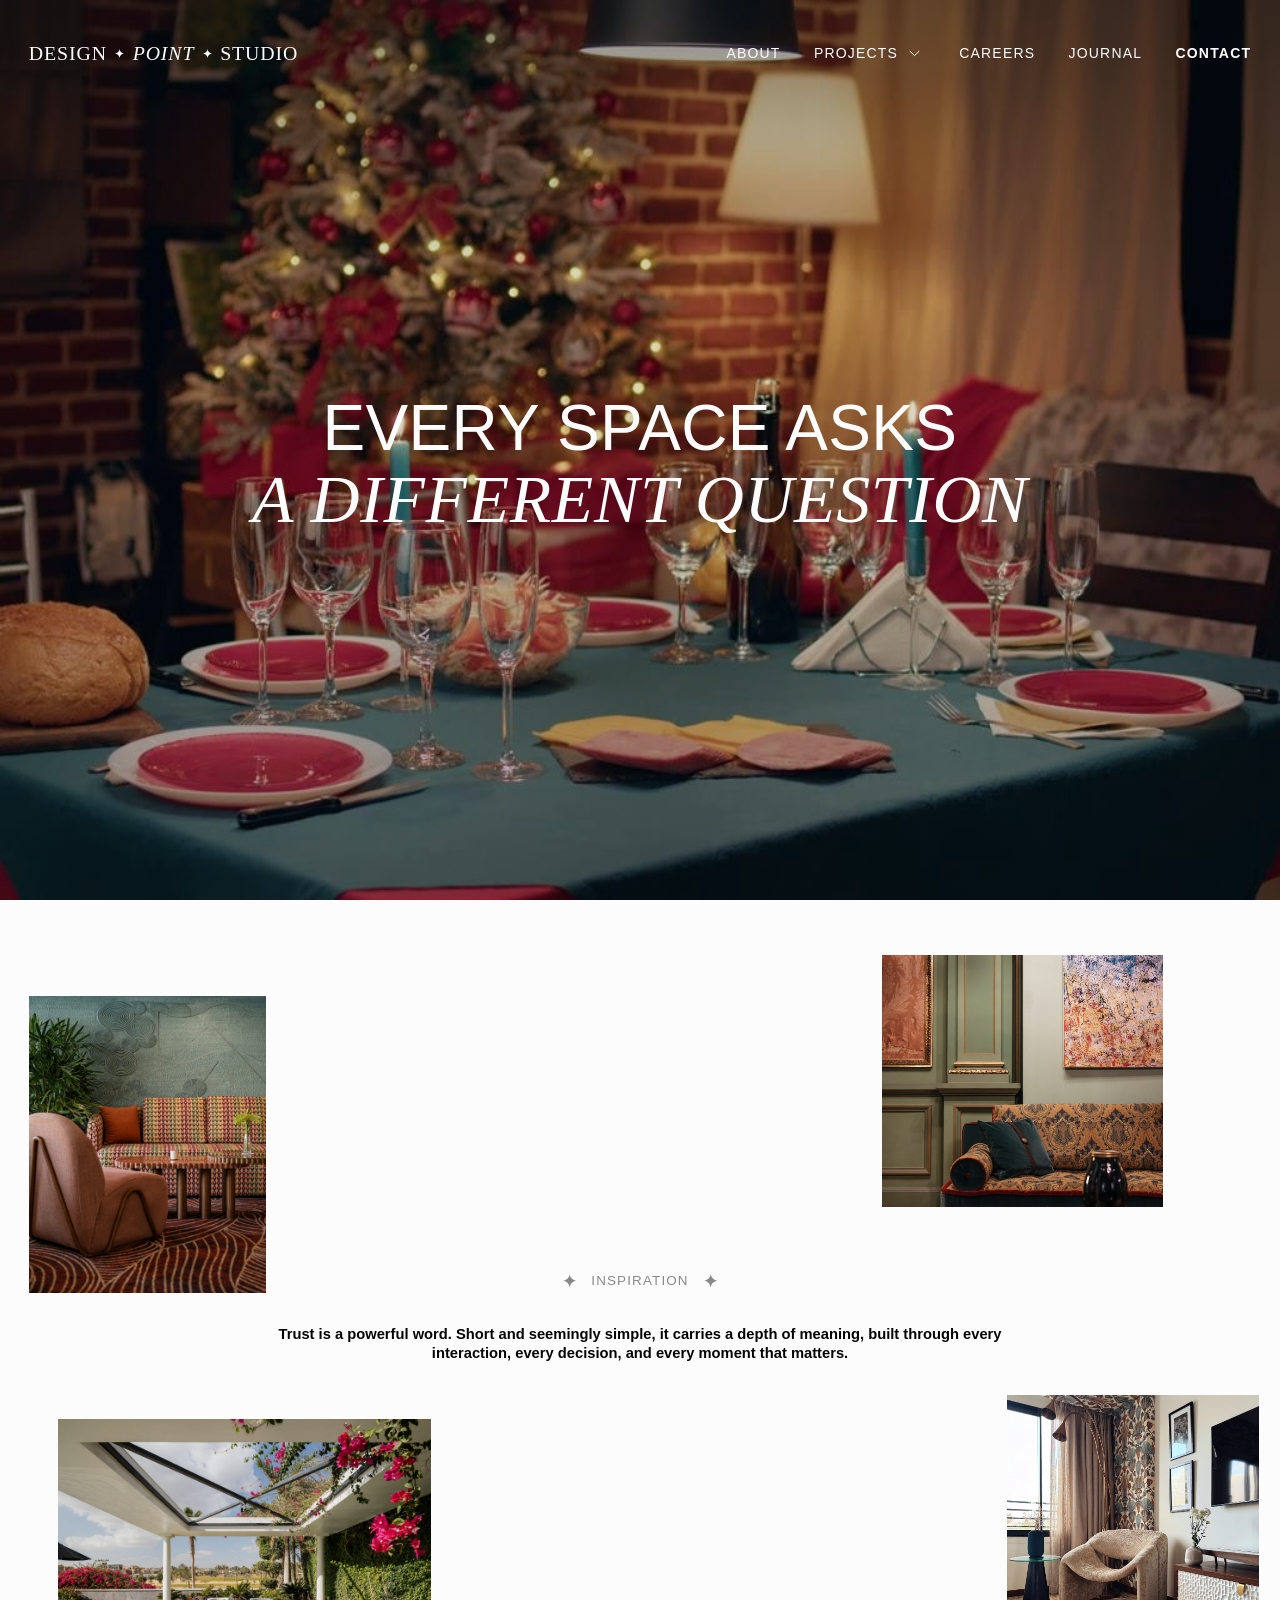
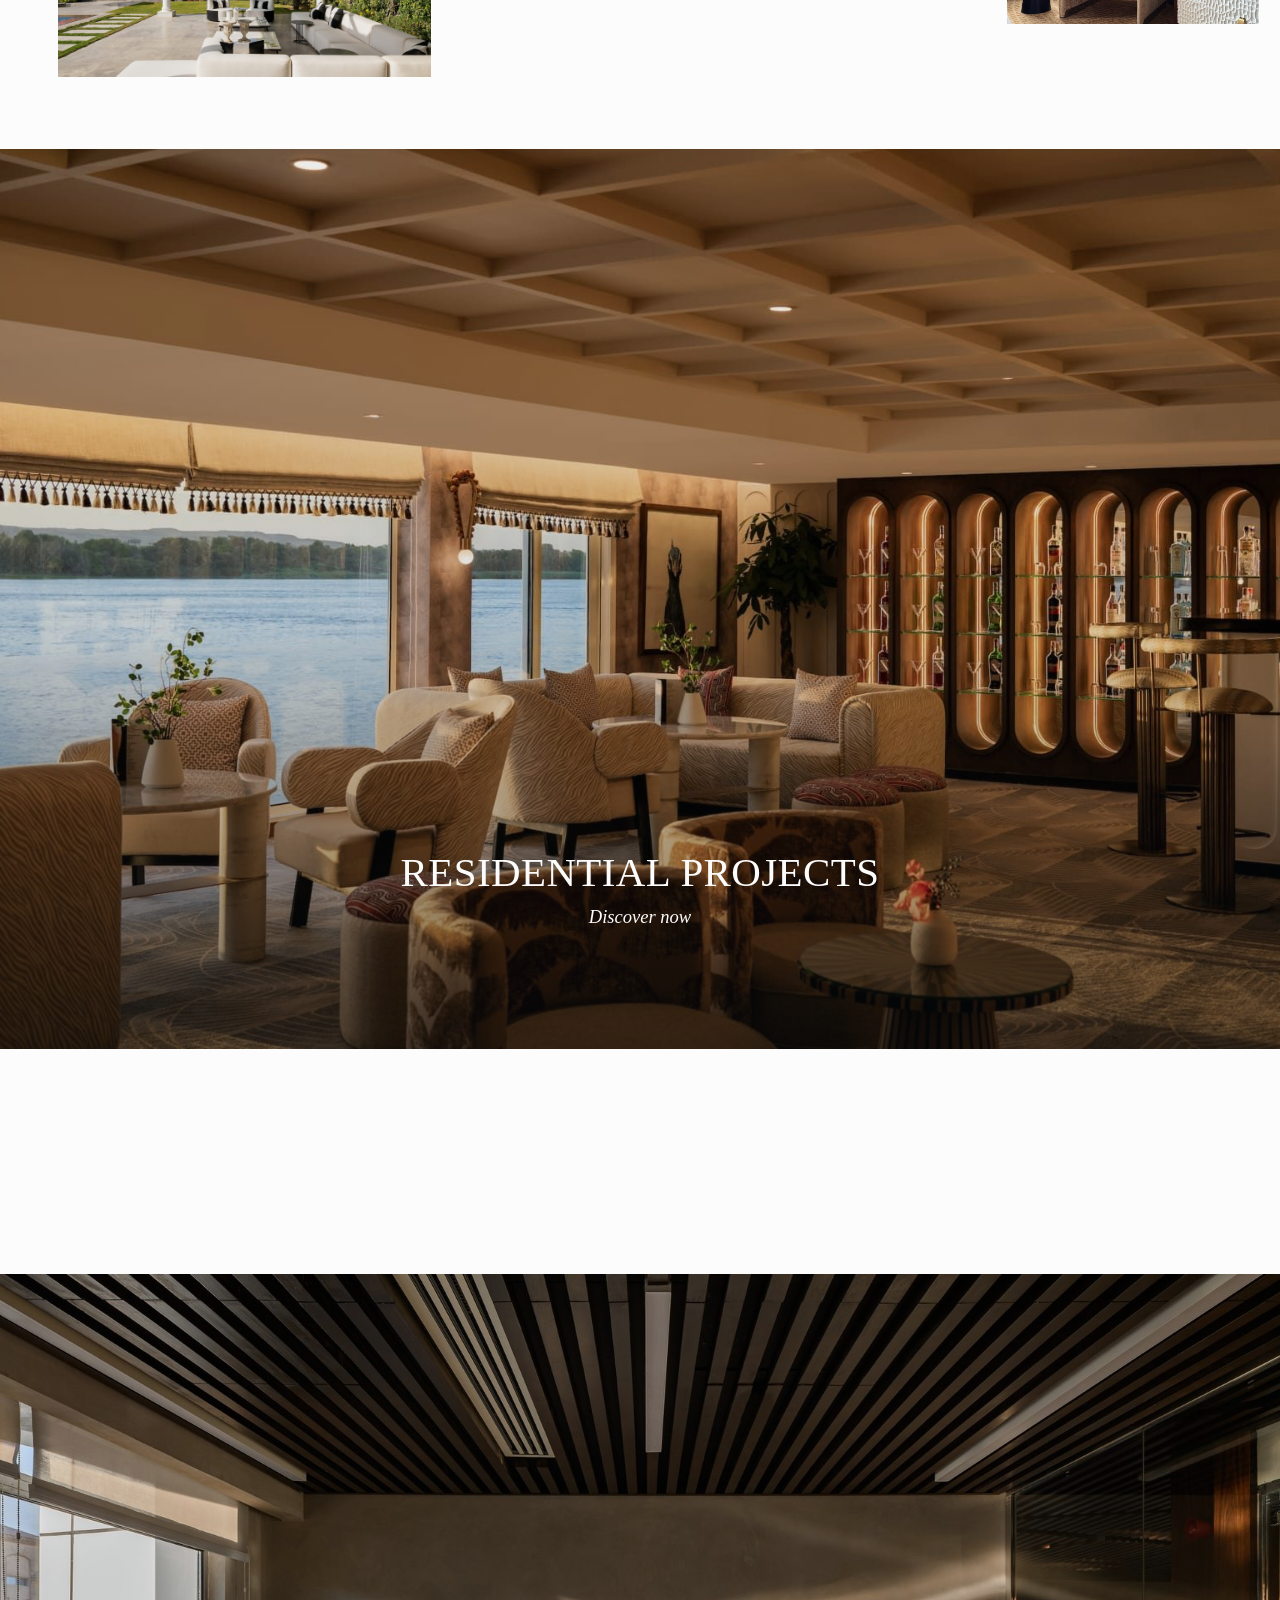
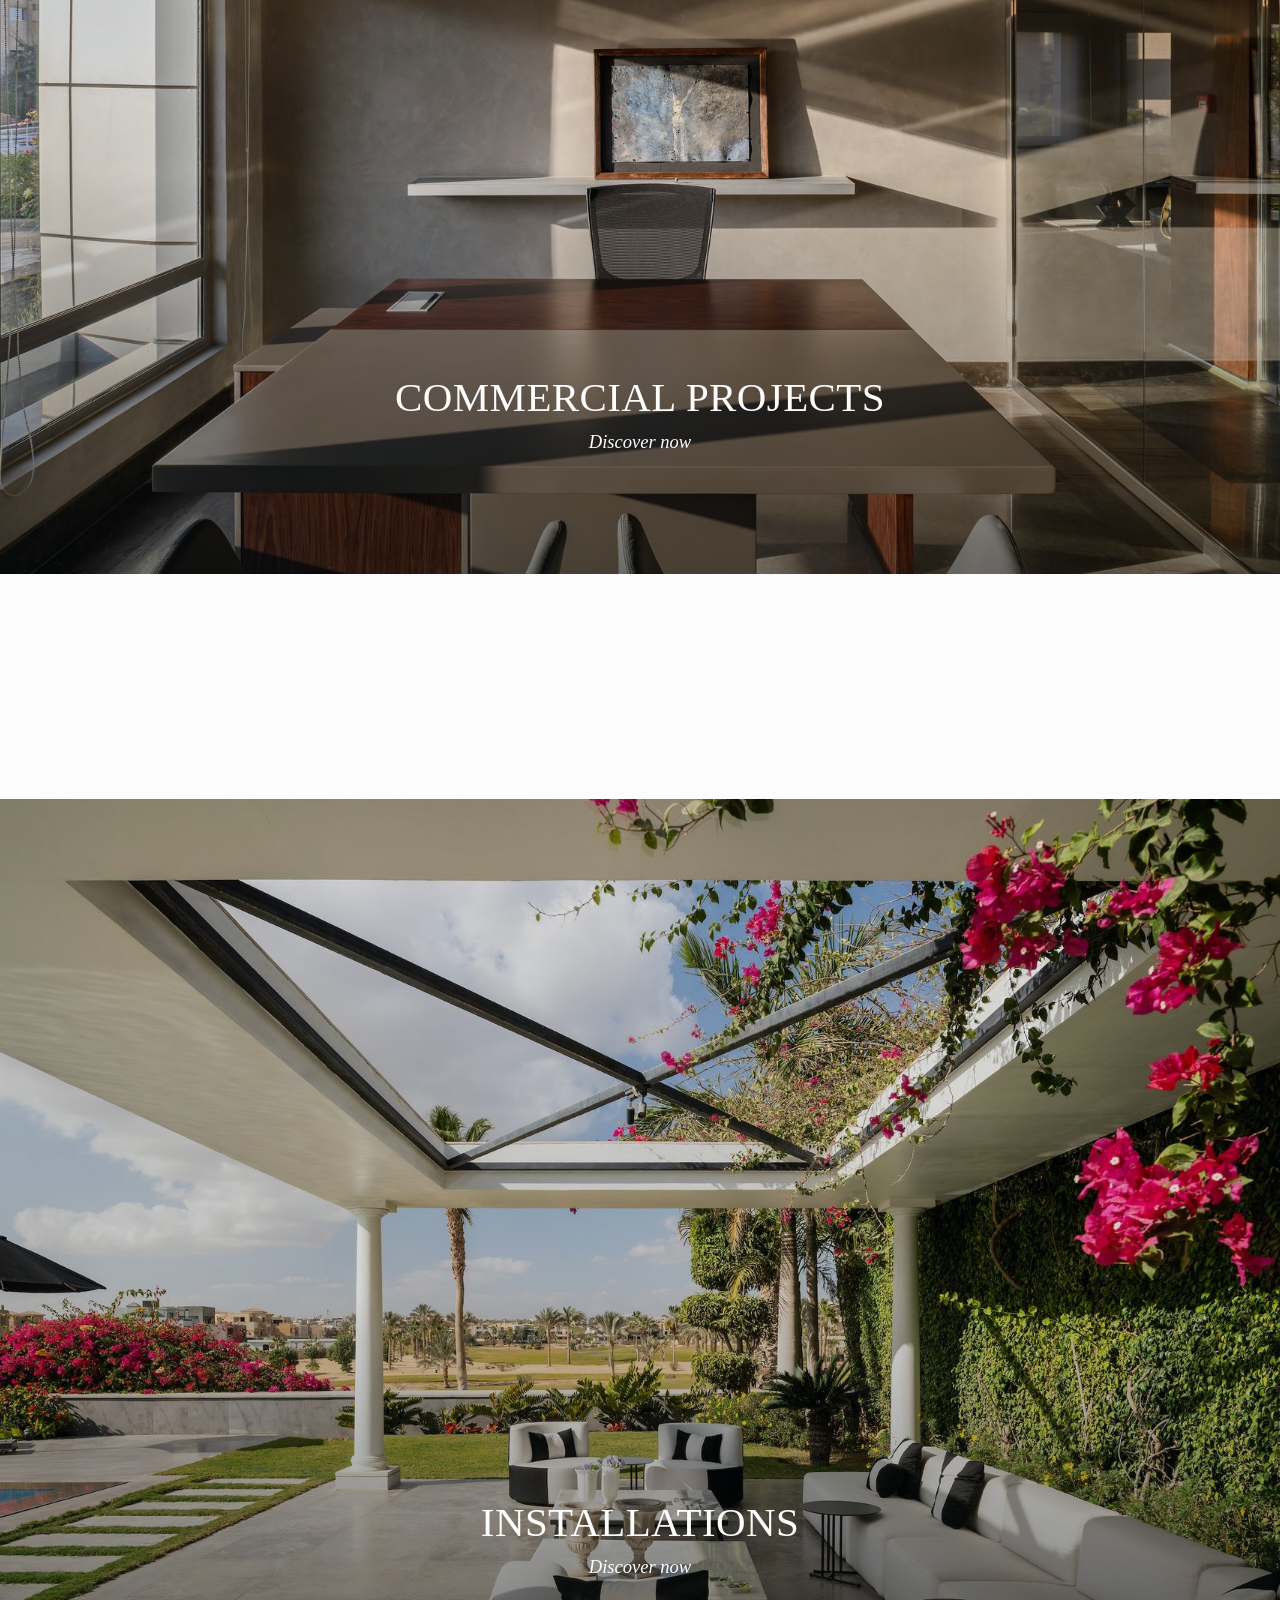
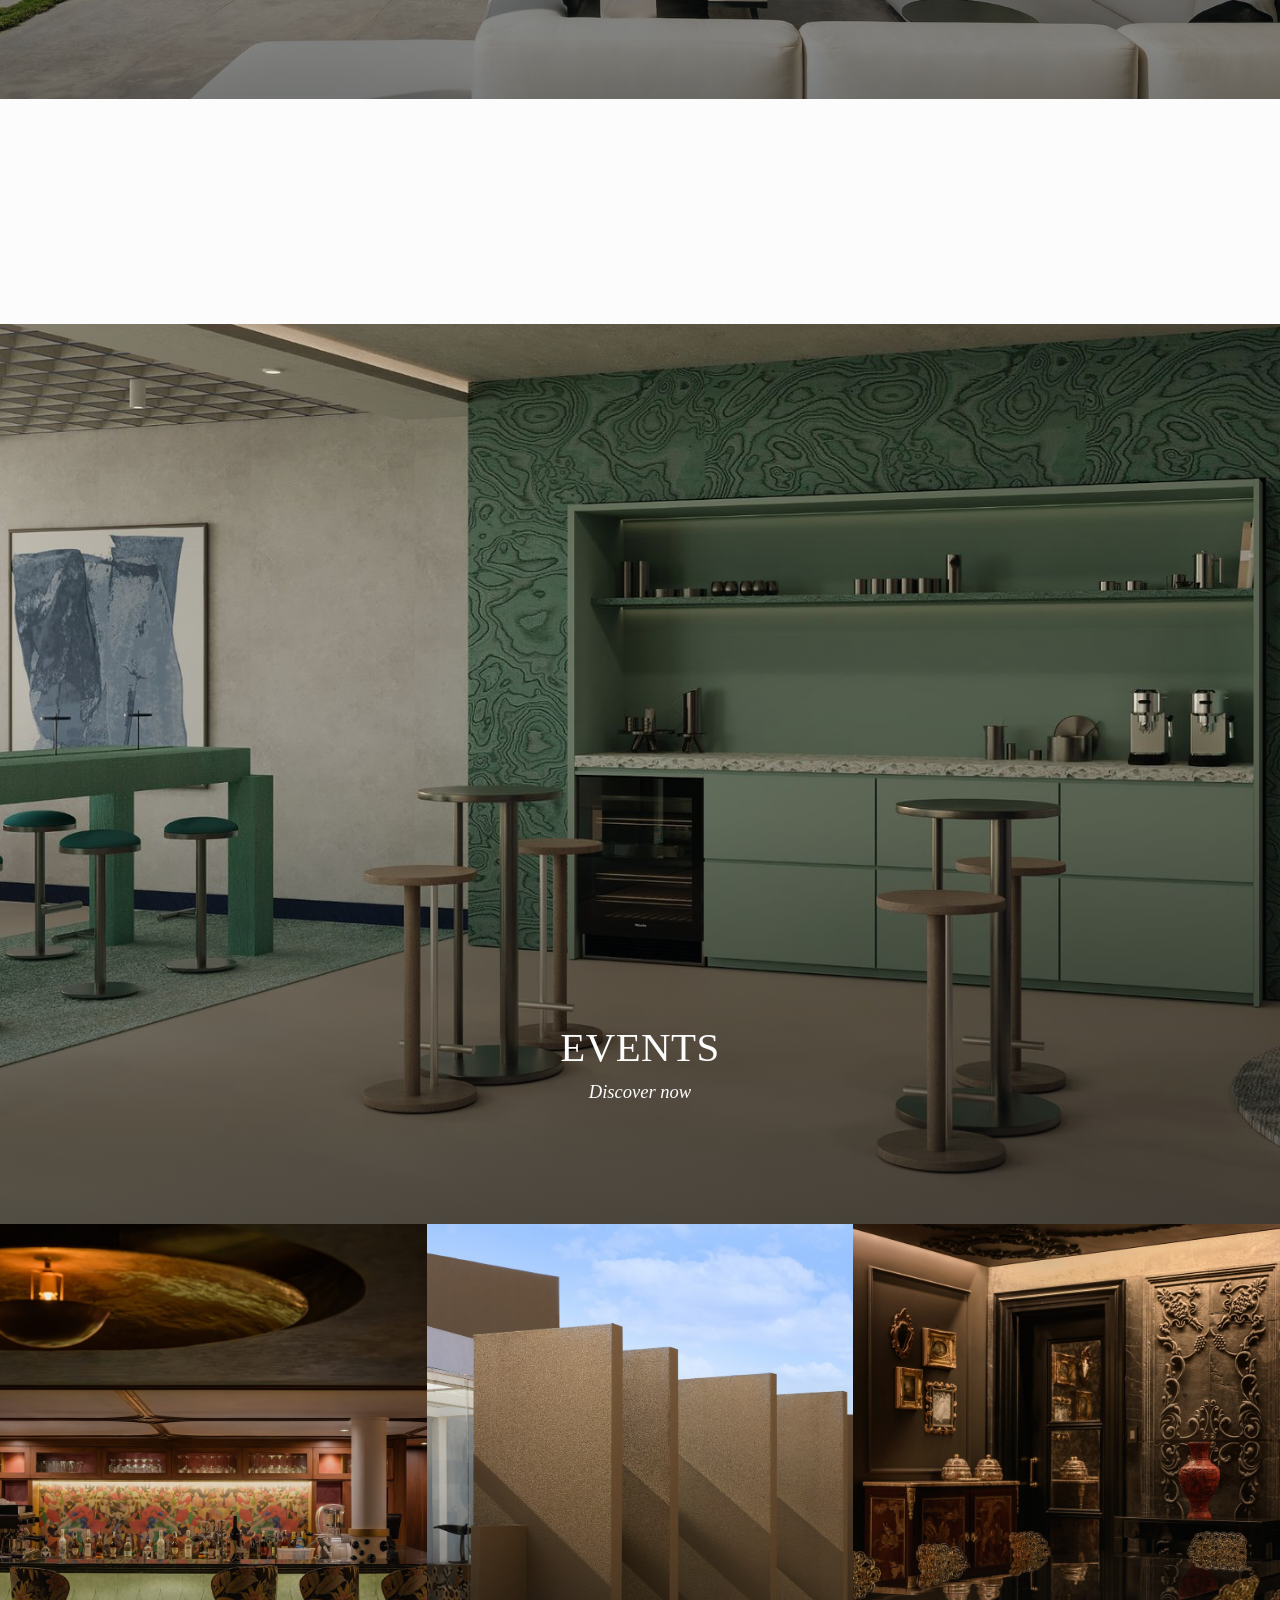
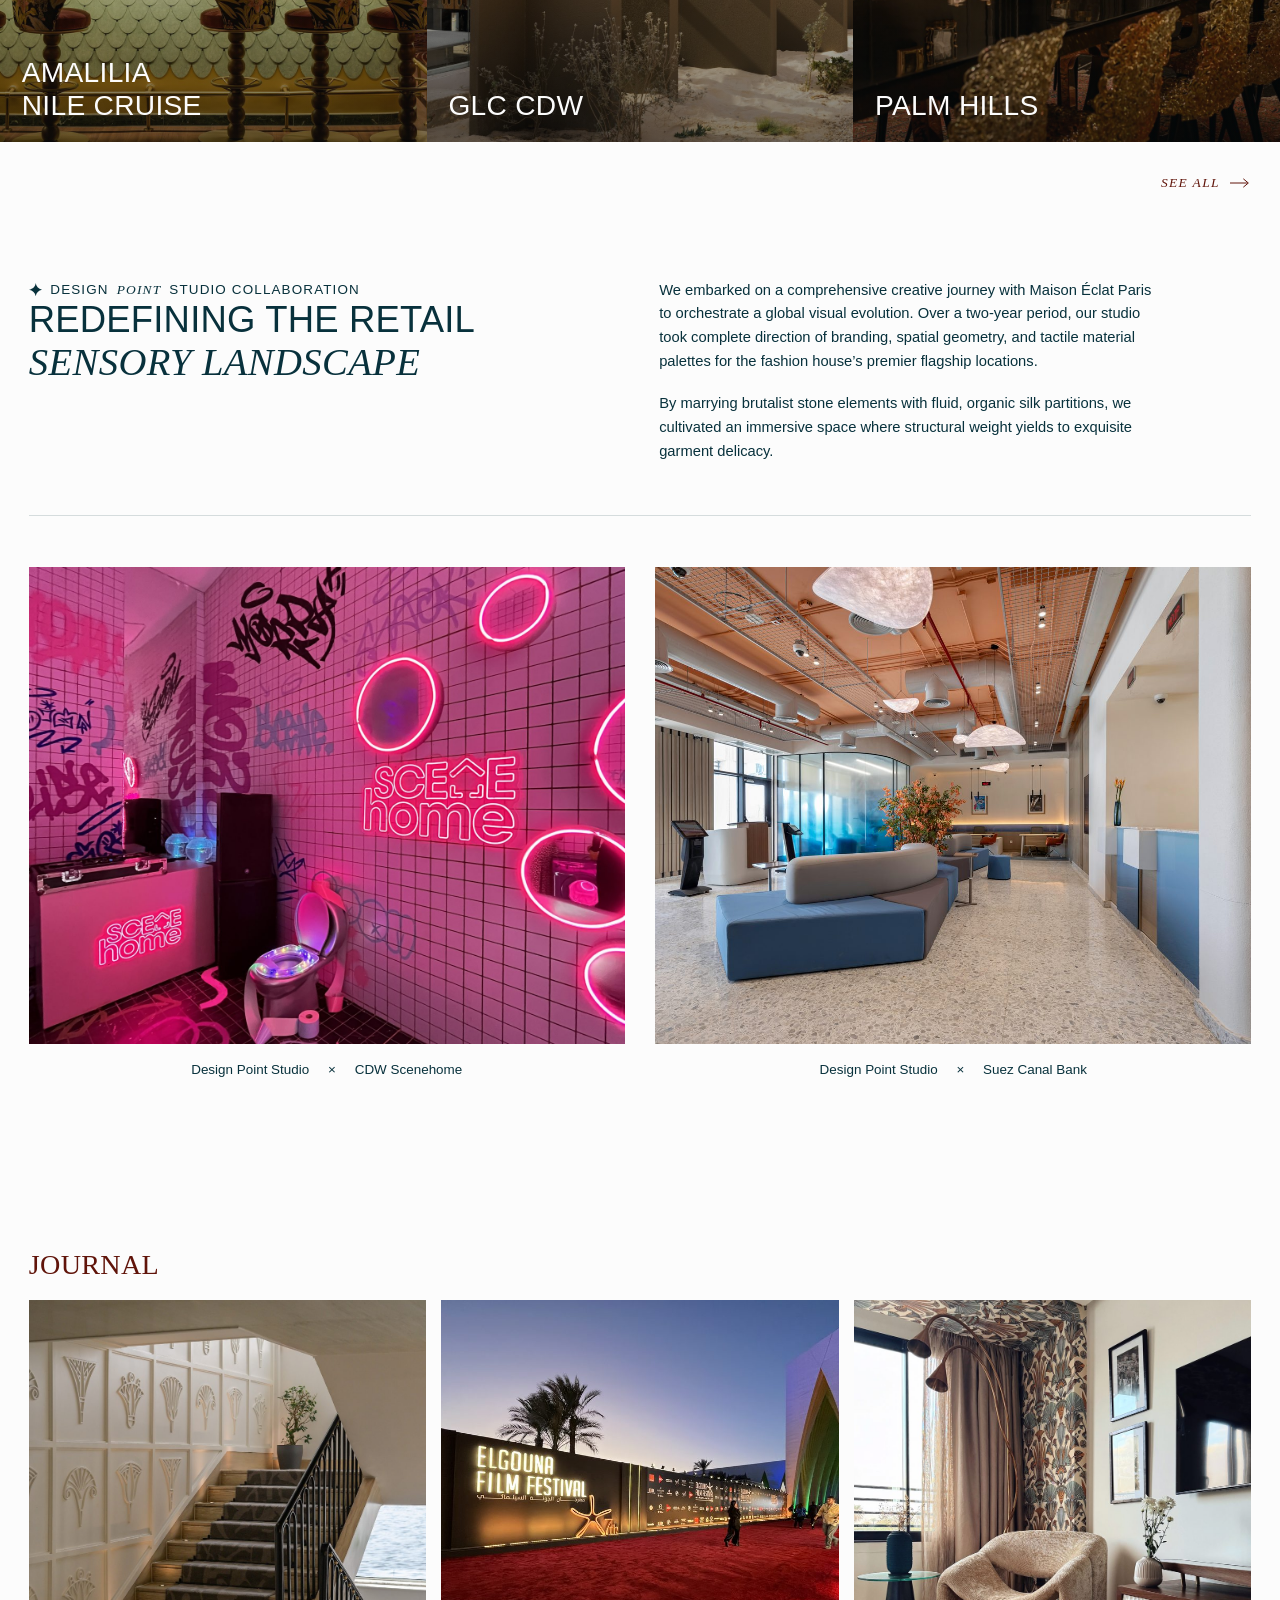
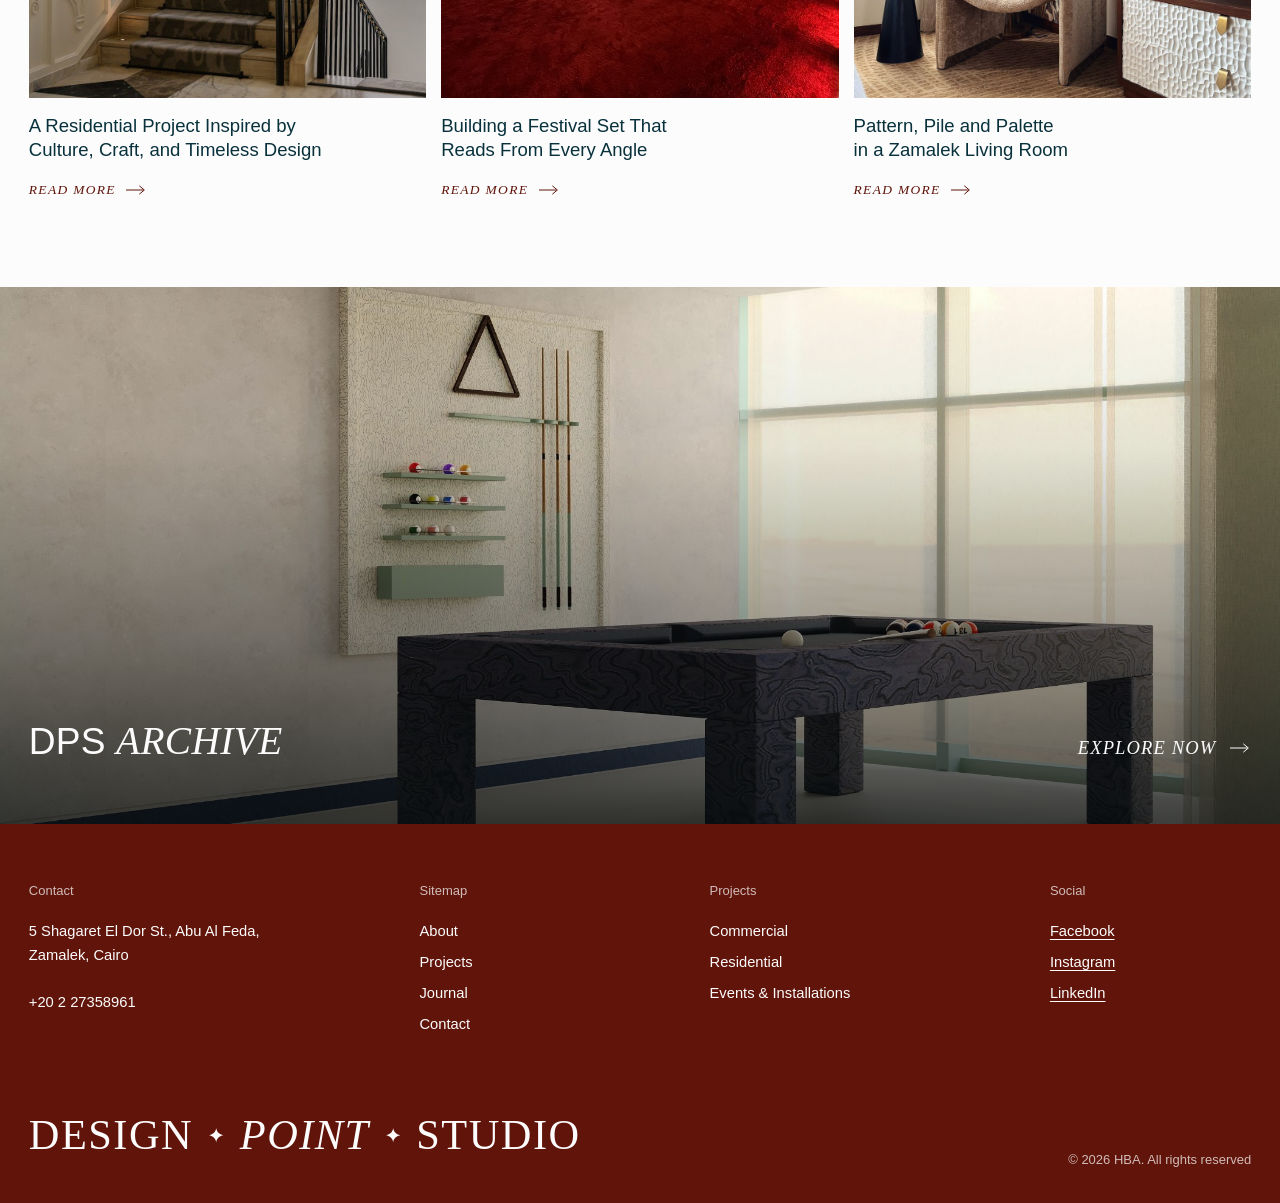
==== commit c44ae281: "add css js img video" ====
--- a/index.html
+++ b/index.html
@@ -59,9 +59,6 @@
               <img src="img/about-2.jpg" alt="A patterned banquette and rounded armchair against a carved teal relief wall" width="1100" height="1375" loading="lazy">
             </div>
           </a>
-          <div class="insp__source">
-            <img src="img/insp-src-3.jpg" alt="Desert scrub and drifting sand against a stone wall" width="601" height="523" loading="lazy">
-          </div>
         </figure>
         <figure class="insp insp--b reveal">
           <a href="project-details.html">
@@ -69,9 +66,6 @@
               <img src="img/about-1.jpg" alt="A sage-green salon with gilded panelling, a painted canvas and a patterned daybed" width="1100" height="1649" loading="lazy">
             </div>
           </a>
-          <div class="insp__source">
-            <img src="img/insp-src-2.jpg" alt="Hand-cut plaster relief panels, lit from the side" width="550" height="478" loading="lazy">
-          </div>
         </figure>
         <figure class="insp insp--c reveal">
           <a href="project-details.html">
@@ -79,9 +73,6 @@
               <img src="img/slide-3.jpg" alt="A shaded terrace with rattan seating looking out over the water" width="1800" height="1200" loading="lazy">
             </div>
           </a>
-          <div class="insp__source">
-            <img src="img/insp-src-1.jpg" alt="Palm fronds against a carved, spiralled relief wall" width="462" height="401" loading="lazy">
-          </div>
         </figure>
         <figure class="insp insp--d reveal">
           <a href="project-details.html">
@@ -89,9 +80,6 @@
               <img src="img/post-chair.jpg" alt="A boucle armchair against Art Deco papered walls beside a carved sideboard" width="1000" height="1333" loading="lazy">
             </div>
           </a>
-          <div class="insp__source">
-            <img src="img/insp-src-4.jpg" alt="Bougainvillea spilling over a glazed pergola" width="700" height="608" loading="lazy">
-          </div>
         </figure>
 
         <div class="inspiration__text">
--- a/css/tokens.css
+++ b/css/tokens.css
@@ -0,0 +1,86 @@
+/* ---- tokens ----
+   Colours sampled from the Figma comps.
+   Sainte Colombe is a licensed face: drop the .woff2 files into /fonts and
+   the @font-face rules below pick them up. Until then the stack falls back
+   to Didot / Bodoni / Georgia, which hold the same high-contrast character. */
+
+@font-face {
+  font-family: 'Sainte Colombe';
+  src: url('../fonts/SainteColombe-Regular.woff2') format('woff2');
+  font-weight: 400; font-style: normal; font-display: swap;
+}
+@font-face {
+  font-family: 'Sainte Colombe';
+  src: url('../fonts/SainteColombe-Italic.woff2') format('woff2');
+  font-weight: 400; font-style: italic; font-display: swap;
+}
+@font-face {
+  font-family: 'Sainte Colombe';
+  src: url('../fonts/SainteColombe-Light.woff2') format('woff2');
+  font-weight: 300; font-style: normal; font-display: swap;
+}
+
+:root {
+  /* colour */
+  --ink: #08313C;
+  --ink-60: rgba(8, 49, 60, .6);
+  --ink-45: rgba(8, 49, 60, .45);
+  --oxblood: #60140A;
+  --off-white: #FCFCFC;
+  --cream: #EFE4D8;
+  --panel: #E3D8CD;
+  --on-dark: #FCFCFC;
+  --on-dark-70: rgba(252, 252, 252, .72);
+  /* brand accents — used as the hover frame on project tiles */
+  --accent-maroon:   #581B10;
+  --accent-navy:     #15303B;
+  --accent-blue:     #C1CDDE;
+  --accent-charcoal: #433E3A;
+  --accent-cream:    #EDE4D9;
+
+  --hairline: rgba(8, 49, 60, .16);
+  --hairline-dark: rgba(8, 49, 60, .32);
+  --hairline-light: rgba(252, 252, 252, .35);
+  /* the arrow that slides out of a button on hover */
+  --arrow-mask: url("data:image/svg+xml,%3Csvg xmlns='http://www.w3.org/2000/svg' viewBox='0 0 24 12'%3E%3Cpath d='M0 6h21M16 1l6 5-6 5' fill='none' stroke='%23000' stroke-width='1.3'/%3E%3C/svg%3E");
+  --scrim: linear-gradient(to top, rgba(6, 12, 14, .62) 0%, rgba(6, 12, 14, .18) 42%, rgba(6, 12, 14, 0) 72%);
+
+  /* type */
+  --font-display: 'Sainte Colombe', 'Didot', 'Bodoni MT', Georgia, 'Times New Roman', serif;
+  --font-body: 'Helvetica Neue', Helvetica, Arial, sans-serif;
+
+  --fs-hero:       clamp(2.05rem, 5vw, 4.05rem);
+  --fs-page-title: clamp(1.95rem, 4.2vw, 3.35rem);
+  --fs-h2:         clamp(1.45rem, 2.85vw, 2.4rem);
+  --fs-h3:         clamp(1.02rem, 1.45vw, 1.28rem);
+  --fs-body:       clamp(.92rem, 1.02vw, 1rem);
+  --fs-caption:    clamp(.84rem, .92vw, .92rem);
+  --fs-small:      .8125rem;
+  --fs-nav:        .875rem;
+
+  --lh-display: 1.06;
+  --lh-body: 1.62;
+  --ls-display: .01em;
+  --ls-caps: .085em;
+
+  /* layout */
+  --gutter: clamp(16px, 2.25vw, 34px);
+  --gap: clamp(8px, 1.15vw, 17px);
+  --header-h: 72px;
+  --section-y: clamp(56px, 6.6vw, 104px);
+  --measure: 62ch;
+
+  /* motion */
+  --dur-fast: 300ms;
+  --dur-btn: 520ms;   /* button hover — deliberately unhurried */
+  --dur-tile: 620ms;  /* project tile frame closing in */
+  --dur: 450ms;
+  --dur-slow: 700ms;
+  --ease: cubic-bezier(.22, .61, .36, 1);
+  /* softer landing — most of the travel happens early, then it settles */
+  --ease-settle: cubic-bezier(.16, .84, .44, 1);
+}
+
+@media (min-width: 900px) {
+  :root { --header-h: 108px; }
+}
--- a/css/base.css
+++ b/css/base.css
@@ -0,0 +1,102 @@
+/* ---- base ---- */
+body {
+  font-family: var(--font-body);
+  font-size: var(--fs-body);
+  line-height: var(--lh-body);
+  color: var(--ink);
+  background: var(--off-white);
+}
+
+.container { padding-inline: var(--gutter); }
+.container--narrow { max-width: 1180px; margin-inline: auto; }
+
+.section { padding-block: var(--section-y); }
+.section--flush { padding-block: 0; }
+.section--top { padding-block: calc(var(--section-y) * .55) var(--section-y); }
+
+.page-main { padding-top: var(--header-h); }
+.page-main--over { padding-top: 0; }
+
+/* ---- headings ---- */
+.page-title {
+  font-family: var(--font-display);
+  font-size: var(--fs-page-title);
+  line-height: 1.1;
+  letter-spacing: var(--ls-display);
+  text-transform: uppercase;
+}
+.page-title--oxblood { color: var(--oxblood); }
+
+/* the two-face split heading: Helvetica caps over Sainte Colombe italic caps */
+.split-head {
+  font-size: var(--fs-h2);
+  line-height: 1.12;
+  text-transform: uppercase;
+}
+.split-head__a {
+  font-family: var(--font-body);
+  font-weight: 400;
+  letter-spacing: .005em;
+}
+.split-head__b {
+  font-family: var(--font-display);
+  font-style: italic;
+  font-size: 1.06em;
+  letter-spacing: var(--ls-display);
+}
+.split-head--stack .split-head__a,
+.split-head--stack .split-head__b { display: block; }
+.split-head--hero { font-size: var(--fs-hero); line-height: 1.1; }
+.split-head--center { text-align: center; }
+
+.eyebrow {
+  display: flex;
+  align-items: center;
+  gap: .6em;
+  font-size: var(--fs-caption);
+  letter-spacing: var(--ls-caps);
+  text-transform: uppercase;
+  color: var(--ink);
+}
+.eyebrow--center { justify-content: center; }
+.eyebrow .sparkle { width: 1em; height: 1em; flex: none; color: var(--ink); }
+
+.lede { font-size: var(--fs-body); max-width: 56ch; }
+.prose { max-width: var(--measure); }
+.prose p + p { margin-top: 1.25em; }
+.prose--center { margin-inline: auto; text-align: center; }
+
+.muted { color: var(--ink-60); }
+.italic-display { font-family: var(--font-display); font-style: italic; }
+
+/* ---- sparkle mark ---- */
+.sparkle { width: 14px; height: 14px; color: currentColor; }
+.sparkle-mark { width: clamp(18px, 2vw, 26px); height: auto; margin-inline: auto; }
+
+/* ---- utility ---- */
+.visually-hidden {
+  position: absolute; width: 1px; height: 1px;
+  padding: 0; margin: -1px; overflow: hidden;
+  clip-path: inset(50%); white-space: nowrap;
+}
+
+.skip-link {
+  position: absolute; top: 8px; left: 8px; z-index: 200;
+  padding: .6em 1em; background: var(--oxblood); color: var(--on-dark);
+  font-size: var(--fs-small); letter-spacing: var(--ls-caps);
+  text-transform: uppercase; transform: translateY(-200%);
+}
+.skip-link:focus { transform: none; }
+
+/* ---- scroll reveal ---- */
+.js .reveal {
+  opacity: 0;
+  transform: translateY(24px);
+  transition: opacity var(--dur-slow) var(--ease), transform var(--dur-slow) var(--ease);
+  transition-delay: var(--reveal-delay, 0ms);
+}
+.js .reveal.is-visible { opacity: 1; transform: none; }
+
+@media (prefers-reduced-motion: reduce) {
+  .js .reveal { opacity: 1; transform: none; }
+}
--- a/css/components.css
+++ b/css/components.css
@@ -0,0 +1,583 @@
+/* =========================================================
+   HEADER + NAVIGATION
+   Two variants share one markup:
+   .site-header--over   transparent, sits on the hero  (home, about, project details, contact)
+   .site-header--solid  off-white with a hairline      (projects, archive, archive details, careers)
+   ========================================================= */
+.site-header {
+  position: fixed;
+  inset: 0 0 auto;
+  z-index: 100;
+  height: var(--header-h);
+  display: flex;
+  align-items: center;
+  transition:
+    background-color var(--dur) var(--ease),
+    color var(--dur) var(--ease),
+    border-color var(--dur) var(--ease),
+    transform var(--dur) var(--ease);
+  border-bottom: 1px solid transparent;
+}
+.site-header__inner {
+  width: 100%;
+  display: flex;
+  align-items: center;
+  justify-content: space-between;
+  gap: 2rem;
+  padding-inline: var(--gutter);
+}
+
+.site-header--solid {
+  background: var(--off-white);
+  color: var(--ink);
+  border-bottom-color: var(--hairline-dark);
+}
+.site-header--over {
+  background: transparent;
+  color: var(--on-dark);
+}
+.site-header--over.is-solid {
+  background: var(--off-white);
+  color: var(--ink);
+  border-bottom-color: var(--hairline-dark);
+}
+.site-header.is-hidden { transform: translateY(-100%); }
+
+/* wordmark ------------------------------------------------ */
+.wordmark {
+  display: inline-flex;
+  align-items: center;
+  gap: .42em;
+  font-family: var(--font-display);
+  font-size: clamp(1.02rem, 1.55vw, 1.45rem);
+  letter-spacing: .045em;
+  text-transform: uppercase;
+  white-space: nowrap;
+}
+.wordmark em { font-style: italic; }
+.wordmark .sparkle { width: .46em; height: .46em; }
+
+/* links --------------------------------------------------- */
+.nav { display: none; }
+@media (min-width: 900px) { .nav { display: block; } }
+
+.nav__list { display: flex; align-items: center; gap: clamp(20px, 2.6vw, 42px); }
+.nav__item { position: relative; display: flex; align-items: center; gap: .35em; }
+
+.nav-link {
+  display: inline-grid;
+  font-size: var(--fs-nav);
+  letter-spacing: var(--ls-caps);
+  text-transform: uppercase;
+  padding-block: .5em;
+}
+/* reserves the width of the italic display face so the current-page
+   swap never nudges the row */
+.nav-link::before {
+  content: attr(data-label);
+  grid-area: 1 / 1;
+  font-family: var(--font-display);
+  font-style: italic;
+  visibility: hidden;
+  pointer-events: none;
+}
+.nav-link__t {
+  grid-area: 1 / 1;
+  position: relative;
+  justify-self: center;
+}
+.nav-link__t::after {
+  content: '';
+  position: absolute;
+  left: 0; right: 0; bottom: -.32em;
+  height: 1px;
+  background: currentColor;
+  transform: scaleX(0);
+  transform-origin: right;
+  transition: transform var(--dur-fast) var(--ease);
+}
+.nav-link:hover .nav-link__t::after,
+.nav-link:focus-visible .nav-link__t::after {
+  transform: scaleX(1);
+  transform-origin: left;
+}
+/* CONTACT is the emphasised item on every page */
+.nav-link--strong { font-weight: 700; }
+/* current page swaps face rather than colour */
+.nav-link[aria-current='page'] .nav-link__t {
+  font-family: var(--font-display);
+  font-style: italic;
+  letter-spacing: .045em;
+}
+.nav-link--strong[aria-current='page'] .nav-link__t { font-weight: 400; }
+
+/* projects dropdown --------------------------------------- */
+.nav-chev {
+  display: grid;
+  place-items: center;
+  padding: .4em;
+  color: inherit;
+}
+.nav-chev svg { width: 11px; height: 7px; transition: transform var(--dur-fast) var(--ease); }
+.nav__item.is-open .nav-chev svg { transform: rotate(180deg); }
+
+.nav-menu {
+  position: absolute;
+  top: calc(100% + .9em);
+  left: -1.1em;
+  min-width: 15.5rem;
+  padding: 1.1em 1.4em 1.25em;
+  background: var(--off-white);
+  color: var(--ink);
+  border: 1px solid var(--hairline);
+  opacity: 0;
+  visibility: hidden;
+  transform: translateY(-8px);
+  transition: opacity var(--dur-fast) var(--ease),
+              transform var(--dur-fast) var(--ease),
+              visibility 0s linear var(--dur-fast);
+}
+.nav__item.is-open .nav-menu {
+  opacity: 1;
+  visibility: visible;
+  transform: none;
+  transition-delay: 0s;
+}
+.nav-menu li {
+  opacity: 0;
+  transform: translateY(6px);
+  transition: opacity var(--dur-fast) var(--ease), transform var(--dur-fast) var(--ease);
+}
+.nav__item.is-open .nav-menu li { opacity: 1; transform: none; }
+.nav__item.is-open .nav-menu li:nth-child(1) { transition-delay: 40ms; }
+.nav__item.is-open .nav-menu li:nth-child(2) { transition-delay: 80ms; }
+.nav__item.is-open .nav-menu li:nth-child(3) { transition-delay: 120ms; }
+.nav-menu a {
+  display: block;
+  padding-block: .42em;
+  font-size: var(--fs-caption);
+  letter-spacing: .03em;
+  transition: color var(--dur-fast) var(--ease);
+}
+.nav-menu a:hover { color: var(--oxblood); }
+
+/* hamburger ----------------------------------------------- */
+.nav-toggle {
+  --bar: 1.5px;
+  display: grid;
+  align-content: center;
+  gap: 6px;
+  width: 34px;
+  height: 34px;
+  padding: 0;
+  color: inherit;
+}
+@media (min-width: 900px) { .nav-toggle { display: none; } }
+.nav-toggle span {
+  display: block;
+  height: var(--bar);
+  background: currentColor;
+  transition: transform var(--dur) var(--ease), opacity var(--dur-fast) var(--ease);
+}
+.nav-toggle[aria-expanded='true'] { color: var(--on-dark); }
+.nav-toggle[aria-expanded='true'] span:first-child { transform: translateY(3.75px) rotate(45deg); }
+.nav-toggle[aria-expanded='true'] span:last-child { transform: translateY(-3.75px) rotate(-45deg); }
+
+/* mobile overlay ------------------------------------------ */
+.mobile-menu {
+  position: fixed;
+  inset: 0;
+  z-index: 90;
+  display: grid;
+  align-content: center;
+  padding: var(--header-h) var(--gutter) var(--gutter);
+  background: var(--oxblood);
+  color: var(--on-dark);
+  opacity: 0;
+  visibility: hidden;
+  transition: opacity var(--dur) var(--ease), visibility 0s linear var(--dur);
+}
+.mobile-menu.is-open { opacity: 1; visibility: visible; transition-delay: 0s; }
+.mobile-menu li + li { margin-top: .15em; }
+.mobile-menu a,
+.mobile-menu .m-sub__toggle {
+  display: block;
+  width: 100%;
+  text-align: left;
+  font-family: var(--font-display);
+  font-size: clamp(1.85rem, 9vw, 2.9rem);
+  letter-spacing: .02em;
+  text-transform: uppercase;
+  padding-block: .12em;
+}
+.mobile-menu li {
+  opacity: 0;
+  transform: translateY(24px);
+  transition: opacity var(--dur) var(--ease), transform var(--dur) var(--ease);
+}
+.mobile-menu.is-open li { opacity: 1; transform: none; }
+.mobile-menu.is-open li:nth-child(1) { transition-delay: 60ms; }
+.mobile-menu.is-open li:nth-child(2) { transition-delay: 120ms; }
+.mobile-menu.is-open li:nth-child(3) { transition-delay: 180ms; }
+.mobile-menu.is-open li:nth-child(4) { transition-delay: 240ms; }
+.mobile-menu.is-open li:nth-child(5) { transition-delay: 300ms; }
+
+/* PROJECTS row: label left, chevron right, sub-list underneath */
+.mobile-menu .m-sub {
+  display: grid;
+  grid-template-columns: 1fr auto;
+  align-items: center;
+}
+.mobile-menu .m-sub__panel { grid-column: 1 / -1; }
+.m-sub__toggle {
+  display: grid;
+  place-items: center;
+  width: auto;
+  padding: .3em .4em;
+}
+.m-sub__toggle svg { width: 16px; height: 10px; transition: transform var(--dur-fast) var(--ease); }
+.m-sub__toggle[aria-expanded='true'] svg { transform: rotate(180deg); }
+.m-sub__panel {
+  display: grid;
+  grid-template-rows: 0fr;
+  transition: grid-template-rows var(--dur) var(--ease);
+}
+.m-sub__toggle[aria-expanded='true'] + .m-sub__panel { grid-template-rows: 1fr; }
+.m-sub__panel > div { overflow: hidden; }
+.m-sub__panel a {
+  font-family: var(--font-body);
+  font-size: 1rem;
+  letter-spacing: var(--ls-caps);
+  padding-block: .35em;
+  padding-left: 1.2em;
+}
+
+body.is-locked { overflow: hidden; }
+
+/* =========================================================
+   BUTTONS
+   Rest: a solid cream panel with oxblood italic type.
+   Hover: the panel retracts downwards while an arrow slides out beside
+   the label and the type flips to cream.
+   ========================================================= */
+.btn {
+  --btn-fill: var(--cream);
+  --btn-ink: var(--oxblood);
+  --btn-ink-hover: var(--on-dark);
+
+  position: relative;
+  display: inline-flex;
+  align-items: center;
+  justify-content: center;
+  overflow: hidden;
+  padding: 1.05em 2.4em;
+  border: 1px solid transparent;
+  color: var(--btn-ink);
+  font-family: var(--font-display);
+  font-style: italic;
+  font-size: var(--fs-caption);
+  letter-spacing: .13em;
+  text-transform: uppercase;
+  white-space: nowrap;
+  transition: color var(--dur-btn) var(--ease), border-color var(--dur-btn) var(--ease);
+}
+
+/* the panel */
+.btn::before {
+  content: '';
+  position: absolute;
+  inset: 0;
+  background: var(--btn-fill);
+  transform-origin: bottom;
+  transition: transform var(--dur-btn) var(--ease), opacity var(--dur-btn) var(--ease);
+}
+
+/* the arrow, collapsed to nothing until hover */
+.btn::after {
+  content: '';
+  position: relative;
+  z-index: 1;
+  width: 0;
+  height: .68em;
+  margin-left: 0;
+  background: currentColor;
+  opacity: 0;
+  transform: translateX(-8px);
+  -webkit-mask: var(--arrow-mask) no-repeat center / contain;
+  mask: var(--arrow-mask) no-repeat center / contain;
+  transition: width var(--dur-btn) var(--ease),
+              margin-left var(--dur-btn) var(--ease),
+              opacity var(--dur-btn) var(--ease),
+              transform var(--dur-btn) var(--ease);
+}
+
+.btn span { position: relative; z-index: 1; }
+
+.btn:hover,
+.btn:focus-visible { color: var(--btn-ink-hover); }
+
+.btn:hover::before,
+.btn:focus-visible::before { transform: scaleY(0); opacity: 0; }
+
+.btn:hover::after,
+.btn:focus-visible::after {
+  width: 1.45em;
+  margin-left: .9em;
+  opacity: 1;
+  transform: none;
+}
+
+/* on imagery — the panel is there at rest and retracts away */
+.btn--light { --btn-fill: var(--cream); --btn-ink: var(--oxblood); --btn-ink-hover: var(--on-dark); }
+
+/* on a light page there is nothing to reveal, so the same vertical wipe
+   runs in reverse: the panel arrives instead of leaving */
+.btn--oxblood {
+  --btn-fill: var(--oxblood);
+  --btn-ink: var(--oxblood);
+  --btn-ink-hover: var(--off-white);
+  border-color: var(--oxblood);
+}
+.btn--oxblood::before { transform: scaleY(0); opacity: 0; }
+.btn--oxblood:hover::before,
+.btn--oxblood:focus-visible::before { transform: scaleY(1); opacity: 1; }
+
+/* arrow link (READ MORE, SEE ALL) */
+.arrow-link {
+  display: inline-flex;
+  align-items: center;
+  gap: .7em;
+  font-family: var(--font-display);
+  font-style: italic;
+  font-size: var(--fs-caption);
+  letter-spacing: .1em;
+  text-transform: uppercase;
+  color: var(--oxblood);
+}
+.arrow-link svg { width: 22px; height: 10px; transition: transform var(--dur-fast) var(--ease); }
+.arrow-link:hover svg { transform: translateX(6px); }
+
+/* =========================================================
+   MEDIA
+   ========================================================= */
+.media { position: relative; overflow: hidden; }
+.media img { width: 100%; height: 100%; object-fit: cover; }
+.media--zoom img { transition: transform var(--dur-slow) var(--ease); }
+.media--zoom:hover img, a:hover > .media--zoom img { transform: scale(1.04); }
+
+.tile {
+  --tile-accent: var(--accent-maroon);
+  --frame: clamp(9px, 1vw, 15px);
+  position: relative;
+  display: block;
+  overflow: hidden;
+  aspect-ratio: 47 / 57;
+  /* the frame is a border at zero width until hover, so the photo is
+     pushed inwards rather than covered, and the tile keeps its footprint */
+  border: 0 solid var(--tile-accent);
+  transition: border-width var(--dur-tile) var(--ease-settle);
+}
+/* the five brand colours cycle across the grid */
+.tile:nth-child(5n + 1) { --tile-accent: var(--accent-maroon); }
+.tile:nth-child(5n + 2) { --tile-accent: var(--accent-navy); }
+.tile:nth-child(5n + 3) { --tile-accent: var(--accent-blue); }
+.tile:nth-child(5n + 4) { --tile-accent: var(--accent-charcoal); }
+.tile:nth-child(5n + 5) { --tile-accent: var(--accent-cream); }
+
+/* the tiles also carry .reveal, whose transition shorthand would otherwise
+   replace this one wholesale and make the frame snap on instead of close */
+.js .tile.reveal {
+  transition: border-width var(--dur-tile) var(--ease-settle),
+              opacity var(--dur-slow) var(--ease),
+              transform var(--dur-slow) var(--ease);
+}
+
+.tile:hover,
+.tile:focus-visible { border-width: var(--frame); }
+
+.tile:hover .tile__name,
+.tile:focus-visible .tile__name {
+  left: calc(var(--name-x) - var(--frame));
+  bottom: calc(var(--name-y) - var(--frame));
+}
+.tile img {
+  width: 100%; height: 100%;
+  object-fit: cover;
+  /* sits fractionally oversized at rest and eases back as the frame
+     closes, so the whole tile reads as one movement inwards */
+  transform: scale(1.045);
+  transition: transform var(--dur-tile) var(--ease-settle);
+}
+.tile:hover img,
+.tile:focus-visible img { transform: scale(1); }
+.tile::after {
+  content: '';
+  position: absolute;
+  inset: 0;
+  background: var(--scrim);
+  transition: opacity var(--dur-tile) var(--ease-settle);
+  opacity: .85;
+}
+.tile:hover::after { opacity: 1; }
+.tile__name {
+  --name-x: clamp(14px, 1.7vw, 26px);
+  --name-y: clamp(12px, 1.5vw, 22px);
+  position: absolute;
+  left: var(--name-x);
+  bottom: var(--name-y);
+  /* the frame growing inwards would otherwise carry the name with it; these
+     offsets shrink by exactly the same amount on the same curve, so the name
+     stays put while the photograph is pushed in */
+  transition: left var(--dur-tile) var(--ease-settle),
+              bottom var(--dur-tile) var(--ease-settle);
+  z-index: 1;
+  color: var(--on-dark);
+  font-size: clamp(1.05rem, 1.9vw, 1.65rem);
+  line-height: 1.16;
+  letter-spacing: .01em;
+  text-transform: uppercase;
+}
+
+/* the three featured projects on the home page: Helvetica Neue Light */
+.featured__grid .tile__name {
+  font-family: var(--font-body);
+  font-weight: 300;
+  font-size: clamp(1.35rem, 2.2vw, 2.125rem);   /* up to 34px */
+  letter-spacing: .01em;
+}
+
+/* =========================================================
+   CARDS (archive / blog)
+   ========================================================= */
+.card-grid {
+  display: grid;
+  grid-template-columns: 1fr;
+  gap: clamp(28px, 3vw, 44px) var(--gap);
+}
+@media (min-width: 620px) { .card-grid { grid-template-columns: repeat(2, 1fr); } }
+@media (min-width: 940px) { .card-grid { grid-template-columns: repeat(3, 1fr); } }
+
+.card__media { aspect-ratio: 1 / 1; margin-bottom: 1.1em; }
+.card__title {
+  font-weight: 300;
+  font-size: var(--fs-h3);
+  line-height: 1.3;
+  margin-bottom: .85em;
+}
+/* the title stays plain — "read more" is the button, so it carries the
+   underline when the card is hovered */
+.card:hover .arrow-link,
+.card:focus-within .arrow-link {
+  text-decoration: underline;
+  text-underline-offset: 5px;
+}
+
+/* =========================================================
+   FORMS
+   ========================================================= */
+.form { display: grid; gap: clamp(22px, 2.4vw, 34px); }
+.field {
+  display: flex;
+  align-items: baseline;
+  gap: .6em;
+  border-bottom: 1px solid var(--hairline-dark);
+  padding-bottom: .5em;
+  transition: border-color var(--dur-fast) var(--ease);
+}
+.field:focus-within { border-bottom-color: var(--ink); }
+.field.is-invalid { border-bottom-color: var(--oxblood); }
+.field__label { flex: none; color: var(--ink); }
+.field input,
+.field textarea {
+  flex: 1;
+  width: 100%;
+  min-width: 0;
+  color: var(--ink);
+  font-size: var(--fs-body);
+}
+.field textarea { resize: vertical; min-height: 4.5em; line-height: 1.5; }
+.field input[type='file'] { font-size: var(--fs-caption); cursor: pointer; }
+.field input[type='file']::file-selector-button {
+  margin-right: .9em;
+  padding: .35em 1.1em;
+  border: 1px solid var(--hairline-dark);
+  background: transparent;
+  color: var(--ink);
+  font-family: var(--font-display);
+  font-style: italic;
+  font-size: var(--fs-small);
+  letter-spacing: .08em;
+  text-transform: uppercase;
+  cursor: pointer;
+  transition: background-color var(--dur-fast) var(--ease), color var(--dur-fast) var(--ease);
+}
+.field input[type='file']::file-selector-button:hover {
+  background: var(--oxblood);
+  border-color: var(--oxblood);
+  color: var(--off-white);
+}
+.field--block { display: block; }
+.field--block .field__label { display: block; margin-bottom: 3.2em; }
+.field-error {
+  display: block;
+  margin-top: .45em;
+  font-size: var(--fs-small);
+  color: var(--oxblood);
+}
+.form__status {
+  font-size: var(--fs-caption);
+  color: var(--oxblood);
+  min-height: 1.5em;
+}
+
+/* =========================================================
+   FOOTER
+   ========================================================= */
+.site-footer {
+  background: var(--oxblood);
+  color: var(--on-dark);
+  padding: clamp(38px, 4.4vw, 64px) 0 clamp(24px, 2.6vw, 34px);
+}
+.site-footer__cols {
+  display: grid;
+  grid-template-columns: 1fr;
+  gap: clamp(28px, 3vw, 40px);
+  padding-inline: var(--gutter);
+}
+@media (min-width: 620px) { .site-footer__cols { grid-template-columns: 1fr 1fr; } }
+@media (min-width: 940px) { .site-footer__cols { grid-template-columns: 1.4fr 1fr 1.2fr .8fr; } }
+
+.site-footer h2 {
+  font-size: var(--fs-small);
+  color: var(--on-dark-70);
+  margin-bottom: 1.4em;
+  font-weight: 400;
+}
+.site-footer li + li { margin-top: .5em; }
+.site-footer a { transition: opacity var(--dur-fast) var(--ease); }
+.site-footer a:hover { opacity: .68; }
+.site-footer address { font-style: normal; }
+.site-footer address p + p { margin-top: 1.6em; }
+.footer-social a { text-decoration: underline; text-underline-offset: 3px; }
+
+.site-footer__base {
+  display: flex;
+  flex-wrap: wrap;
+  align-items: flex-end;
+  justify-content: space-between;
+  gap: 1.2em;
+  padding: clamp(40px, 5vw, 74px) var(--gutter) 0;
+}
+.site-footer__mark {
+  font-family: var(--font-display);
+  font-size: clamp(1.15rem, 3.55vw, 2.65rem);
+  letter-spacing: .035em;
+  text-transform: uppercase;
+  display: inline-flex;
+  align-items: center;
+  gap: .38em;
+  white-space: nowrap;
+}
+.site-footer__mark em { font-style: italic; }
+.site-footer__mark .sparkle { width: .34em; height: .34em; }
+.site-footer__legal { font-size: var(--fs-small); color: var(--on-dark-70); }
--- a/css/pages.css
+++ b/css/pages.css
@@ -0,0 +1,819 @@
+/* =========================================================
+   HOME
+   ========================================================= */
+.hero {
+  position: relative;
+  min-height: 100svh;
+  display: grid;
+  place-items: center;
+  padding: var(--header-h) var(--gutter) clamp(48px, 6vw, 90px);
+  isolation: isolate;
+  color: var(--on-dark);
+}
+.hero__bg { position: absolute; inset: 0; z-index: -1; }
+.hero__bg img,
+.hero__bg video { width: 100%; height: 100%; object-fit: cover; }
+.hero__bg::after {
+  content: '';
+  position: absolute;
+  inset: 0;
+  background: linear-gradient(to bottom, rgba(6,12,14,.44) 0%, rgba(6,12,14,.12) 34%, rgba(6,12,14,.30) 100%);
+}
+.hero__title { text-align: center; max-width: 26ch; }
+.hero-sentinel { position: absolute; bottom: 0; left: 0; width: 1px; height: 1px; }
+
+/* inspiration — four photographs at four different sizes, scrolling past a
+   label and paragraph pinned to the middle of the viewport. Where a photo
+   passes under the text, an exclusion blend keeps the words legible. */
+.inspiration {
+  position: relative;
+  padding-block: clamp(36px, 4.3vw, 65px) clamp(44px, 5.6vw, 85px);
+}
+.inspiration__grid {
+  display: grid;
+  grid-template-columns: 1fr;
+  gap: clamp(34px, 4vw, 60px);
+  align-items: start;
+}
+
+.insp { position: relative; }
+/* four sizes measured off the design: only (a) is upright */
+.insp--a .media { aspect-ratio: 0.80; }
+.insp--b .media { aspect-ratio: 1.116; }
+.insp--c .media { aspect-ratio: 1.446; }
+.insp--d .media { aspect-ratio: 1.102; }
+
+
+
+
+
+/* ---- the pinned text ---- */
+.inspiration__text {
+  --t-label: #757575;
+  --t-lede: #FFFFFF;
+  display: grid;
+  gap: clamp(20px, 2.6vw, 40px);
+  justify-items: center;
+  text-align: center;
+}
+.inspiration__label {
+  display: flex;
+  align-items: center;
+  justify-content: center;
+  gap: 1.1em;
+  font-size: var(--fs-caption);
+  letter-spacing: var(--ls-caps);
+  text-transform: uppercase;
+  color: var(--t-label);
+}
+.inspiration__label .sparkle { width: 1em; height: 1em; flex: none; }
+.inspiration__lede {
+  max-width: 50rem;
+  font-weight: 700;
+  line-height: 1.28;
+  color: var(--t-lede);
+}
+
+@media (min-width: 760px) {
+  .inspiration__grid {
+    grid-template-columns: 1fr 1fr;
+    /* the two rows are declared so `grid-row: 1 / -1` really does span both;
+       with implicit rows it collapses to the first row alone */
+    grid-template-rows: auto auto;
+    column-gap: clamp(12px, 1.6vw, 24px);
+    row-gap: clamp(72px, 8vw, 121px);
+  }
+  /* each figure sits in one half of the row, with its own width and offset
+     within it — widths and offsets are percentages of that half, so the
+     whole arrangement scales as one piece */
+  .insp--a { grid-column: 1; grid-row: 1; width: 39.5%; margin-top: clamp(20px, 3.2vw, 49px); }
+  .insp--b { grid-column: 2; grid-row: 1; width: 46.7%; margin-left: 38.6%; }
+  .insp--c { grid-column: 1; grid-row: 2; width: 62.1%; margin-left: 4.9%; margin-top: clamp(12px, 1.9vw, 28px); }
+  .insp--d { grid-column: 2; grid-row: 2; width: 42.0%; margin-left: 59.3%; }
+
+  .inspiration__text {
+    grid-column: 1 / -1;
+    grid-row: 1 / -1;
+    z-index: 2;
+    /* centre it in the section: that is its resting place, and sticky then
+       holds it at the middle of the screen while the photographs pass */
+    align-self: center;
+    position: sticky;
+    top: calc(50vh - 3.5em);
+    /* the words invert against whatever passes beneath them: near-black on
+       the page, light over a dark photograph, and the grey label holds its
+       tone either way */
+    mix-blend-mode: exclusion;
+    /* the photographs underneath stay clickable */
+    pointer-events: none;
+  }
+}
+
+/* stacked, nothing passes behind the text, so it is plain ink — and it
+   sits between the pairs rather than trailing after all four photographs */
+@media (max-width: 759px) {
+  .inspiration__text {
+    --t-label: #8A8A8A;
+    --t-lede: var(--ink);
+    padding-block: clamp(12px, 4vw, 28px);
+    order: 3;
+  }
+  .insp--a { order: 1; }
+  .insp--b { order: 2; }
+  .insp--c { order: 4; }
+  .insp--d { order: 5; }
+}
+
+/* featured tiles */
+.featured__grid {
+  display: grid;
+  grid-template-columns: 1fr;
+}
+@media (min-width: 700px) { .featured__grid { grid-template-columns: repeat(3, 1fr); } }
+.featured__foot {
+  display: flex;
+  justify-content: flex-end;
+  padding: clamp(20px, 2.4vw, 34px) var(--gutter) 0;
+}
+
+/* collaboration */
+.collab__head {
+  display: grid;
+  grid-template-columns: 1fr;
+  gap: clamp(22px, 3vw, 48px);
+  align-items: start;
+}
+@media (min-width: 860px) { .collab__head { grid-template-columns: 1fr 1fr; } }
+.collab__pair {
+  display: grid;
+  grid-template-columns: 1fr;
+  gap: clamp(20px, 2.4vw, 32px);
+  margin-top: clamp(34px, 4vw, 58px);
+  padding-top: clamp(34px, 4vw, 58px);
+  border-top: 1px solid var(--hairline);
+}
+@media (min-width: 760px) { .collab__pair { grid-template-columns: 1fr 1fr; } }
+.collab__pair .media { aspect-ratio: 1434 / 1148; }
+.collab__caption {
+  display: flex;
+  align-items: center;
+  justify-content: center;
+  gap: 1.4em;
+  margin-top: 1.1em;
+  font-size: var(--fs-caption);
+}
+
+/* =========================================================
+   ABOUT
+   ========================================================= */
+.about-hero {
+  position: relative;
+  min-height: 100svh;
+  display: grid;
+  grid-template-rows: 1fr auto;
+  padding: var(--header-h) var(--gutter) clamp(28px, 3.4vw, 48px);
+  color: var(--on-dark);
+  isolation: isolate;
+}
+.about-hero__bg { position: absolute; inset: 0; z-index: -1; }
+.about-hero__bg img { width: 100%; height: 100%; object-fit: cover; }
+.about-hero__bg::after {
+  content: '';
+  position: absolute; inset: 0;
+  background: linear-gradient(to bottom, rgba(6,12,14,.42) 0%, rgba(6,12,14,0) 30%, rgba(6,12,14,.5) 100%);
+}
+.about-hero__title { align-self: start; margin-top: clamp(10px, 2vw, 34px); font-family: var(--font-display); font-size: var(--fs-hero); letter-spacing: .02em; text-transform: uppercase; }
+.about-hero__foot {
+  display: flex;
+  flex-wrap: wrap;
+  align-items: flex-end;
+  justify-content: space-between;
+  gap: 1.6em;
+}
+.about-hero__foot p { max-width: 46ch; }
+
+.story {
+  display: grid;
+  grid-template-columns: 1fr;
+  gap: clamp(26px, 3vw, 48px) clamp(30px, 4vw, 64px);
+  align-items: start;
+}
+@media (min-width: 860px) { .story { grid-template-columns: 1fr 1fr; } }
+
+/* left column: the label sits above its pair of images */
+.story__label {
+  font-family: var(--font-display);
+  font-size: clamp(1.6rem, 3vw, 2.7rem);
+  line-height: 1.1;
+  letter-spacing: var(--ls-display);
+  text-transform: uppercase;
+  color: var(--oxblood);
+  margin-bottom: clamp(26px, 3.4vw, 56px);
+}
+.story__label em { font-style: italic; }
+
+.story__images { display: grid; grid-template-columns: 1fr 1fr; gap: clamp(12px, 1.6vw, 26px); align-items: start; }
+.story__images .media { aspect-ratio: 388 / 544; }
+
+/* right column: Helvetica caps running into a Sainte Colombe italic tail */
+.story__head {
+  color: var(--oxblood);
+  font-size: clamp(1.45rem, 2.7vw, 2.45rem);
+  line-height: 1.22;
+  margin-bottom: clamp(44px, 5.4vw, 92px);
+}
+/* the comp breaks after "interiors"; below that width let it wrap naturally */
+.story__head br { display: none; }
+@media (min-width: 1100px) { .story__head br { display: inline; } }
+.story__body .prose { font-size: clamp(.95rem, 1.12vw, 1.05rem); }
+.story__body .prose p + p { margin-top: clamp(30px, 4vw, 64px); }
+
+.ethos {
+  display: grid;
+  grid-template-columns: 1fr;
+}
+@media (min-width: 860px) { .ethos { grid-template-columns: 1fr 1fr; } }
+.ethos__text {
+  background: var(--cream);
+  padding: clamp(28px, 3.4vw, 56px) var(--gutter);
+  display: grid;
+  align-content: space-between;
+  gap: clamp(40px, 8vw, 130px);
+}
+.ethos__text h2 { color: var(--oxblood); text-transform: uppercase; font-size: var(--fs-h2); }
+
+/* the paragraphs are stacked in one grid cell, so the panel is as tall as
+   the longest of them and nothing shifts as they change */
+.ethos__paras { display: grid; }
+.ethos__paras > p {
+  grid-area: 1 / 1;
+  opacity: 0;
+  visibility: hidden;
+  transition: opacity var(--dur-slow) var(--ease),
+              visibility 0s linear var(--dur-slow);
+}
+.ethos__paras > p.is-active {
+  opacity: 1;
+  visibility: visible;
+  transition-delay: 0s;
+}
+
+@media (prefers-reduced-motion: reduce) {
+  .ethos__paras > p { transition: none; }
+}
+.ethos__media { position: relative; aspect-ratio: 1028 / 904; }
+.ethos__media img {
+  position: absolute; inset: 0;
+  width: 100%; height: 100%;
+  object-fit: cover;
+  opacity: 0;
+  transition: opacity var(--dur-slow) var(--ease);
+}
+.ethos__media img.is-active { opacity: 1; }
+.ethos__nav {
+  position: absolute;
+  right: clamp(12px, 1.4vw, 20px);
+  bottom: clamp(12px, 1.4vw, 20px);
+  display: flex;
+  gap: .9em;
+  z-index: 1;
+}
+.ethos__nav button {
+  display: grid; place-items: center;
+  width: 40px; height: 34px;
+  color: var(--on-dark);
+  transition: transform var(--dur-fast) var(--ease);
+}
+.ethos__nav button:hover { transform: translateY(-2px); }
+.ethos__nav svg { width: 26px; height: 12px; }
+
+.values__head { margin-bottom: clamp(26px, 3vw, 42px); color: var(--oxblood); }
+.values__body {
+  display: grid;
+  grid-template-columns: 1fr;
+  gap: clamp(26px, 3vw, 52px);
+  align-items: start;
+}
+@media (min-width: 860px) { .values__body { grid-template-columns: minmax(0, .8fr) minmax(0, 1.6fr); } }
+.values__media { aspect-ratio: 648 / 578; }
+.values__list {
+  display: grid;
+  grid-template-columns: 1fr;
+  gap: clamp(24px, 2.8vw, 44px);
+}
+@media (min-width: 560px) { .values__list { grid-template-columns: 1fr 1fr; } }
+.values__list h3 {
+  display: flex;
+  align-items: center;
+  gap: .55em;
+  color: var(--oxblood);
+  font-size: var(--fs-h3);
+  margin-bottom: .5em;
+}
+.values__list h3 .sparkle { color: var(--oxblood); width: .8em; height: .8em; flex: none; }
+.values__list p { max-width: 34ch; font-size: var(--fs-caption); }
+
+.experience {
+  position: relative;
+  isolation: isolate;
+  color: var(--on-dark);
+  padding: clamp(34px, 4vw, 58px) var(--gutter) clamp(40px, 5vw, 76px);
+}
+.experience__bg { position: absolute; inset: 0; z-index: -1; }
+.experience__bg img { width: 100%; height: 100%; object-fit: cover; }
+.experience__bg::after { content: ''; position: absolute; inset: 0; background: rgba(28, 8, 6, .58); }
+.experience h2 {
+  font-family: var(--font-display);
+  font-size: var(--fs-h2);
+  margin-bottom: 1em;
+}
+.acc__item { border-top: 1px solid var(--hairline-light); background: rgba(20, 8, 6, .22); }
+.acc__item:last-child { border-bottom: 1px solid var(--hairline-light); }
+.acc__head {
+  display: grid;
+  grid-template-columns: auto 1fr auto;
+  align-items: center;
+  gap: clamp(16px, 3vw, 48px);
+  width: 100%;
+  padding: clamp(16px, 1.8vw, 26px) clamp(12px, 1.6vw, 24px);
+  text-align: left;
+  color: inherit;
+}
+.acc__year { font-family: var(--font-display); font-size: clamp(1.15rem, 1.9vw, 1.6rem); }
+.acc__summary { font-size: var(--fs-caption); color: var(--on-dark-70); }
+.acc__plus { position: relative; width: 18px; height: 18px; flex: none; }
+.acc__plus::before, .acc__plus::after {
+  content: ''; position: absolute; inset: 50% 0 auto; height: 1.5px;
+  background: currentColor; transition: transform var(--dur) var(--ease);
+}
+.acc__plus::after { transform: rotate(90deg); }
+.acc__head[aria-expanded='true'] .acc__plus::before { transform: rotate(45deg); }
+.acc__head[aria-expanded='true'] .acc__plus::after { transform: rotate(135deg); }
+.acc__panel { display: grid; grid-template-rows: 0fr; transition: grid-template-rows var(--dur) var(--ease); }
+.acc__head[aria-expanded='true'] + .acc__panel { grid-template-rows: 1fr; }
+.acc__panel > div { overflow: hidden; }
+.acc__panel p {
+  padding: 0 clamp(12px, 1.6vw, 24px) clamp(18px, 2vw, 28px);
+  max-width: 68ch;
+  font-size: var(--fs-caption);
+}
+
+.founders {
+  display: grid;
+  grid-template-columns: 1fr;
+  gap: clamp(28px, 3vw, 52px);
+  align-items: start;
+}
+@media (min-width: 860px) { .founders { grid-template-columns: minmax(0, .9fr) minmax(0, 2fr); } }
+.founders h2 { color: var(--oxblood); margin-bottom: 1em; }
+.founders__list { display: grid; grid-template-columns: 1fr; gap: var(--gap); }
+@media (min-width: 560px) { .founders__list { grid-template-columns: 1fr 1fr; } }
+.founders__list .media { aspect-ratio: 589 / 616; margin-bottom: 1em; }
+.founders__list h3 { color: var(--oxblood); font-size: var(--fs-h3); }
+.founders__list p { font-size: var(--fs-caption); color: var(--ink-60); }
+
+.cta-band {
+  position: relative;
+  isolation: isolate;
+  color: var(--on-dark);
+  min-height: clamp(380px, 44vw, 620px);
+  display: grid;
+  align-items: end;
+  padding: var(--section-y) var(--gutter) clamp(30px, 3.4vw, 52px);
+}
+.cta-band__bg { position: absolute; inset: 0; z-index: -1; }
+.cta-band__bg img { width: 100%; height: 100%; object-fit: cover; }
+.cta-band__bg::after { content: ''; position: absolute; inset: 0; background: linear-gradient(to top, rgba(6,12,14,.6), rgba(6,12,14,.05)); }
+.cta-band__row {
+  display: flex;
+  flex-wrap: wrap;
+  align-items: flex-end;
+  justify-content: space-between;
+  gap: 1.6em;
+}
+
+/* =========================================================
+   PROJECTS
+   ========================================================= */
+.projects-grid {
+  display: grid;
+  grid-template-columns: 1fr;
+  gap: var(--gap);
+  padding-inline: var(--gutter);
+}
+@media (min-width: 620px) { .projects-grid { grid-template-columns: repeat(2, 1fr); } }
+@media (min-width: 940px) { .projects-grid { grid-template-columns: repeat(3, 1fr); } }
+
+.page-head {
+  padding: clamp(26px, 3vw, 44px) var(--gutter) clamp(20px, 2.4vw, 34px);
+}
+
+/* the Journal heading on the home page sits quieter than a page title */
+.journal-title { font-size: clamp(1.35rem, 2.2vw, 2.125rem); }
+.page-head--split {
+  display: flex;
+  flex-wrap: wrap;
+  align-items: flex-end;
+  justify-content: space-between;
+  gap: 1.6em;
+}
+
+/* =========================================================
+   PROJECT DETAILS
+   ========================================================= */
+.pd-hero {
+  position: relative;
+  min-height: 100svh;
+  display: grid;
+  align-items: end;
+  padding: var(--header-h) var(--gutter) clamp(30px, 3.6vw, 58px);
+  color: var(--on-dark);
+  isolation: isolate;
+}
+.pd-hero__bg { position: absolute; inset: 0; z-index: -1; }
+.pd-hero__bg img { width: 100%; height: 100%; object-fit: cover; }
+.pd-hero__bg::after { content: ''; position: absolute; inset: 0; background: linear-gradient(to top, rgba(6,12,14,.55), rgba(6,12,14,.1) 55%, rgba(6,12,14,.35)); }
+.pd-hero__title {
+  font-family: var(--font-display);
+  font-size: var(--fs-hero);
+  line-height: 1.06;
+  letter-spacing: .02em;
+  text-transform: uppercase;
+  max-width: 12ch;
+}
+.pd-intro {
+  display: grid;
+  grid-template-columns: 1fr;
+  gap: clamp(22px, 3vw, 48px);
+  align-items: start;
+}
+@media (min-width: 860px) { .pd-intro { grid-template-columns: 1fr 1fr; } }
+.pd-intro .eyebrow { color: var(--oxblood); margin-bottom: .9em; }
+.pd-intro .eyebrow .sparkle { color: var(--oxblood); }
+
+.mosaic { display: grid; gap: var(--gap); padding-inline: var(--gutter); }
+.mosaic__row { display: grid; grid-template-columns: 1fr; gap: var(--gap); }
+@media (min-width: 700px) { .mosaic__row--2 { grid-template-columns: 1fr 1fr; } }
+.mosaic .media { aspect-ratio: 1436 / 1402; }
+.mosaic .media--wide { aspect-ratio: 2884 / 1634; }
+.pd-note { padding-block: clamp(34px, 4vw, 62px); }
+
+/* =========================================================
+   ARCHIVE + POST
+   ========================================================= */
+.load-more { display: grid; place-items: center; padding-top: clamp(34px, 4vw, 60px); }
+.load-more button {
+  color: var(--oxblood);
+  font-size: var(--fs-body);
+  padding: .6em 1.2em;
+  transition: opacity var(--dur-fast) var(--ease);
+}
+.load-more button:hover { opacity: .7; }
+.load-more[hidden] { display: none; }
+
+.post-head {
+  display: flex;
+  flex-wrap: wrap;
+  align-items: flex-start;
+  justify-content: space-between;
+  gap: 1.6em;
+}
+.post-head__date {
+  font-size: var(--fs-caption);
+  text-align: right;
+  line-height: 1.35;
+  flex: none;
+}
+.post-hero { aspect-ratio: 2878 / 1394; margin-block: clamp(24px, 3vw, 44px); }
+.post-body {
+  display: grid;
+  grid-template-columns: 1fr;
+  gap: clamp(22px, 3vw, 48px);
+  align-items: start;
+}
+@media (min-width: 860px) { .post-body { grid-template-columns: minmax(0, .85fr) minmax(0, 1.5fr); } }
+.post-body h2 {
+  font-family: var(--font-display);
+  font-style: italic;
+  font-size: var(--fs-h2);
+  line-height: 1.16;
+  text-transform: uppercase;
+}
+@media (min-width: 860px) {
+  .post-body h2 { position: sticky; top: calc(var(--header-h) + 24px); }
+}
+
+/* =========================================================
+   CAREERS
+   ========================================================= */
+.careers-band { aspect-ratio: 2400 / 1068; }
+@media (max-width: 700px) { .careers-band { aspect-ratio: 4 / 3; } }
+.careers-split { display: grid; grid-template-columns: 1fr; }
+@media (min-width: 900px) { .careers-split { grid-template-columns: 1fr 1fr; } }
+.careers-split__note {
+  background: var(--cream);
+  color: var(--oxblood);
+  display: grid;
+  align-content: center;
+  justify-items: center;
+  gap: clamp(28px, 4vw, 60px);
+  padding: clamp(48px, 6vw, 96px) var(--gutter);
+  text-align: center;
+}
+.careers-split__note .sparkle-mark { color: var(--oxblood); }
+.form-panel {
+  background: var(--panel);
+  padding: clamp(30px, 3.6vw, 62px) clamp(22px, 3vw, 54px);
+  display: grid;
+  align-content: center;
+  gap: clamp(26px, 3vw, 42px);
+}
+.form-panel h2 { font-size: var(--fs-h3); }
+.form-panel .btn { justify-self: center; }
+
+/* =========================================================
+   CONTACT
+   ========================================================= */
+.contact-stage {
+  position: relative;
+  isolation: isolate;
+  min-height: 100svh;
+  padding: calc(var(--header-h) + clamp(24px, 3vw, 54px)) var(--gutter) clamp(40px, 5vw, 80px);
+  display: grid;
+  align-content: center;
+}
+.contact-stage__bg { position: absolute; inset: 0; z-index: -1; }
+.contact-stage__bg img { width: 100%; height: 100%; object-fit: cover; }
+.contact-stage__bg::after { content: ''; position: absolute; inset: 0; background: rgba(10, 6, 8, .42); }
+.contact-card {
+  display: grid;
+  grid-template-columns: 1fr;
+  max-width: 1240px;
+  width: 100%;
+  margin-inline: auto;
+}
+@media (min-width: 900px) { .contact-card { grid-template-columns: 1fr 1fr; } }
+.contact-card__note {
+  background: rgba(18, 20, 20, .58);
+  backdrop-filter: blur(2px);
+  color: var(--on-dark);
+  display: grid;
+  align-content: center;
+  justify-items: center;
+  gap: clamp(28px, 4vw, 64px);
+  padding: clamp(44px, 5vw, 90px) clamp(22px, 3vw, 48px);
+  text-align: center;
+}
+.contact-card__note .sparkle-mark { color: var(--on-dark); }
+
+.contact-info {
+  display: grid;
+  grid-template-columns: 1fr;
+  gap: clamp(28px, 3.4vw, 54px) clamp(24px, 3vw, 48px);
+}
+@media (min-width: 560px) { .contact-info { grid-template-columns: repeat(2, 1fr); } }
+@media (min-width: 900px) { .contact-info { grid-template-columns: repeat(3, 1fr); } }
+.contact-info dt { color: var(--oxblood); margin-bottom: .55em; }
+.contact-info dd a { text-decoration: underline; text-underline-offset: 3px; }
+
+/* =========================================================
+   PROJECT TYPE STACK (home)
+   Each panel is a full viewport tall and sticks to the top, so the
+   next one rides up and covers the one before it as you scroll.
+   ========================================================= */
+.stack {
+  position: relative;
+  /* how long each panel holds the screen before the next covers it */
+  --dwell: 25svh;
+}
+
+.stack__panel {
+  position: sticky;
+  top: 0;
+  display: grid;
+  align-content: end;
+  justify-items: center;
+  height: 100svh;
+  padding: 0 var(--gutter) clamp(56px, 13vh, 150px);
+  overflow: hidden;
+  isolation: isolate;
+  color: var(--on-dark);
+  text-align: center;
+}
+/* pushes the next panel's start further down the page, so this one stays
+   alone on screen for --dwell of scrolling before it gets covered */
+.stack__panel:not(:last-child) { margin-bottom: var(--dwell); }
+.stack__panel img {
+  position: absolute;
+  inset: 0;
+  z-index: -2;
+  width: 100%;
+  height: 100%;
+  object-fit: cover;
+  transition: transform 1.2s var(--ease);
+}
+.stack__panel::before {
+  content: '';
+  position: absolute;
+  inset: 0;
+  z-index: -1;
+  background: linear-gradient(to top, rgba(6, 12, 14, .5) 0%, rgba(6, 12, 14, .12) 45%, rgba(6, 12, 14, .06) 100%);
+}
+.stack__panel:hover img { transform: scale(1.03); }
+
+.stack__title {
+  display: block;
+  font-family: var(--font-display);
+  font-size: clamp(1.5rem, 3.2vw, 2.8125rem);   /* up to 45px */
+  line-height: 1.08;
+  letter-spacing: var(--ls-display);
+  text-transform: uppercase;
+}
+.stack__cta {
+  /* inline-block so the rule beneath hugs the words rather than
+     stretching the full width of the title above it */
+  display: inline-block;
+  margin-top: .45em;
+  font-family: var(--font-display);
+  font-style: italic;
+  font-size: var(--fs-h3);
+  position: relative;
+}
+.stack__cta::after {
+  content: '';
+  position: absolute;
+  left: 0; right: 0; bottom: -.25em;
+  height: 1px;
+  background: currentColor;
+  transform: scaleX(0);
+  transform-origin: right;
+  transition: transform var(--dur-fast) var(--ease);
+}
+.stack__panel:hover .stack__cta::after,
+.stack__panel:focus-visible .stack__cta::after {
+  transform: scaleX(1);
+  transform-origin: left;
+}
+
+@media (prefers-reduced-motion: reduce) {
+  .stack__panel img { transition: none; }
+}
+
+/* =========================================================
+   DPS ARCHIVE — the band on the home page
+   ========================================================= */
+.archive-band {
+  position: relative;
+  display: grid;
+  align-items: end;
+  min-height: clamp(340px, 42vw, 634px);
+  padding: var(--section-y) var(--gutter) clamp(40px, 4.8vw, 72px);
+  overflow: hidden;
+  isolation: isolate;
+  color: var(--on-dark);
+}
+.archive-band__bg { position: absolute; inset: 0; z-index: -2; display: block; }
+.archive-band__bg img { width: 100%; height: 100%; object-fit: cover; transition: transform 1.2s var(--ease); }
+.archive-band::before {
+  content: '';
+  position: absolute;
+  inset: 0;
+  z-index: -1;
+  /* the photograph is bright, so the foot needs a firmer scrim to hold
+     white type at the bottom-left and bottom-right */
+  background: linear-gradient(to top, rgba(6, 12, 14, .72) 0%, rgba(6, 12, 14, .42) 32%, rgba(6, 12, 14, .10) 70%, rgba(6, 12, 14, 0) 100%);
+}
+.archive-band:hover .archive-band__bg img { transform: scale(1.03); }
+
+.archive-band__row {
+  display: flex;
+  flex-wrap: wrap;
+  align-items: flex-end;
+  justify-content: space-between;
+  gap: 1.2em;
+}
+.archive-band__title { font-size: clamp(1.5rem, 2.9vw, 2.7rem); }
+.archive-band__cta {
+  display: inline-flex;
+  align-items: center;
+  gap: .7em;
+  font-family: var(--font-display);
+  font-style: italic;
+  font-size: var(--fs-h3);
+  letter-spacing: .06em;
+  text-transform: uppercase;
+  white-space: nowrap;
+  position: relative;
+}
+.archive-band__cta svg { width: 22px; height: 10px; transition: transform var(--dur-fast) var(--ease); }
+.archive-band__cta::after {
+  content: '';
+  position: absolute;
+  left: 0; right: 0; bottom: -.3em;
+  height: 1px;
+  background: currentColor;
+  transform: scaleX(0);
+  transform-origin: right;
+  transition: transform var(--dur-fast) var(--ease);
+}
+.archive-band:hover .archive-band__cta::after,
+.archive-band:focus-visible .archive-band__cta::after { transform: scaleX(1); transform-origin: left; }
+.archive-band:hover .archive-band__cta svg { transform: translateX(6px); }
+
+/* the DPS ARCHIVE page titles */
+.page-title--split { font-size: clamp(1.6rem, 3vw, 2.6rem); color: var(--ink); }
+
+/* =========================================================
+   DPS ARCHIVE — a single item
+   ========================================================= */
+.item {
+  display: grid;
+  grid-template-columns: 1fr;
+  gap: clamp(28px, 3.4vw, 56px);
+  align-items: start;
+}
+@media (min-width: 900px) {
+  .item {
+    grid-template-columns: 749fr 595fr;
+    column-gap: clamp(28px, 4.8vw, 72px);
+  }
+}
+
+/* ---- the photograph, with zoom ---- */
+.item-photo {
+  position: relative;
+  aspect-ratio: 749 / 759;
+  overflow: hidden;
+  cursor: zoom-in;
+  background: var(--panel);
+}
+.item-photo img {
+  width: 100%;
+  height: 100%;
+  object-fit: cover;
+  /* the origin follows the pointer and is deliberately not transitioned,
+     so panning tracks the cursor while the scale eases in once */
+  transform-origin: var(--zx, 50%) var(--zy, 50%);
+  transition: transform var(--dur) var(--ease);
+}
+.item-photo.is-zoomed { cursor: zoom-out; }
+.item-photo.is-zoomed img { transform: scale(2.4); }
+
+.item-photo__hint {
+  margin-top: .9em;
+  font-size: var(--fs-small);
+  letter-spacing: var(--ls-caps);
+  text-transform: uppercase;
+  color: var(--ink-60);
+  transition: opacity var(--dur-fast) var(--ease);
+}
+.item-photo__hint.is-hidden { opacity: 0; }
+
+/* ---- the details ---- */
+.item__title {
+  font-size: clamp(1.6rem, 3.1vw, 2.9rem);
+  color: var(--ink);
+  padding-bottom: clamp(18px, 2.2vw, 34px);
+  border-bottom: 1px solid var(--hairline);
+}
+.item__note {
+  margin-top: clamp(20px, 2.4vw, 36px);
+  max-width: 46ch;
+}
+
+.item__specs {
+  width: 100%;
+  margin-top: clamp(26px, 3.2vw, 48px);
+  border-collapse: collapse;
+  font-size: var(--fs-body);
+}
+.item__specs th,
+.item__specs td {
+  border: 1px solid var(--hairline);
+  padding: clamp(14px, 1.6vw, 24px) 1em;
+  text-align: center;
+  font-weight: 400;
+}
+.item__specs th { width: 50%; }
+
+.buy {
+  display: block;
+  margin-top: clamp(30px, 3.6vw, 56px);
+  padding: 1.05em 2em;
+  background: var(--oxblood);
+  color: var(--cream);
+  font-family: var(--font-display);
+  font-style: italic;
+  font-size: var(--fs-h3);
+  letter-spacing: .1em;
+  text-transform: uppercase;
+  text-align: center;
+  transition: background-color var(--dur) var(--ease), color var(--dur) var(--ease);
+}
+.buy:hover,
+.buy:focus-visible { background: var(--ink); color: var(--off-white); }
+
+@media (prefers-reduced-motion: reduce) {
+  .item-photo img,
+  .archive-band__bg img { transition: none; }
+}
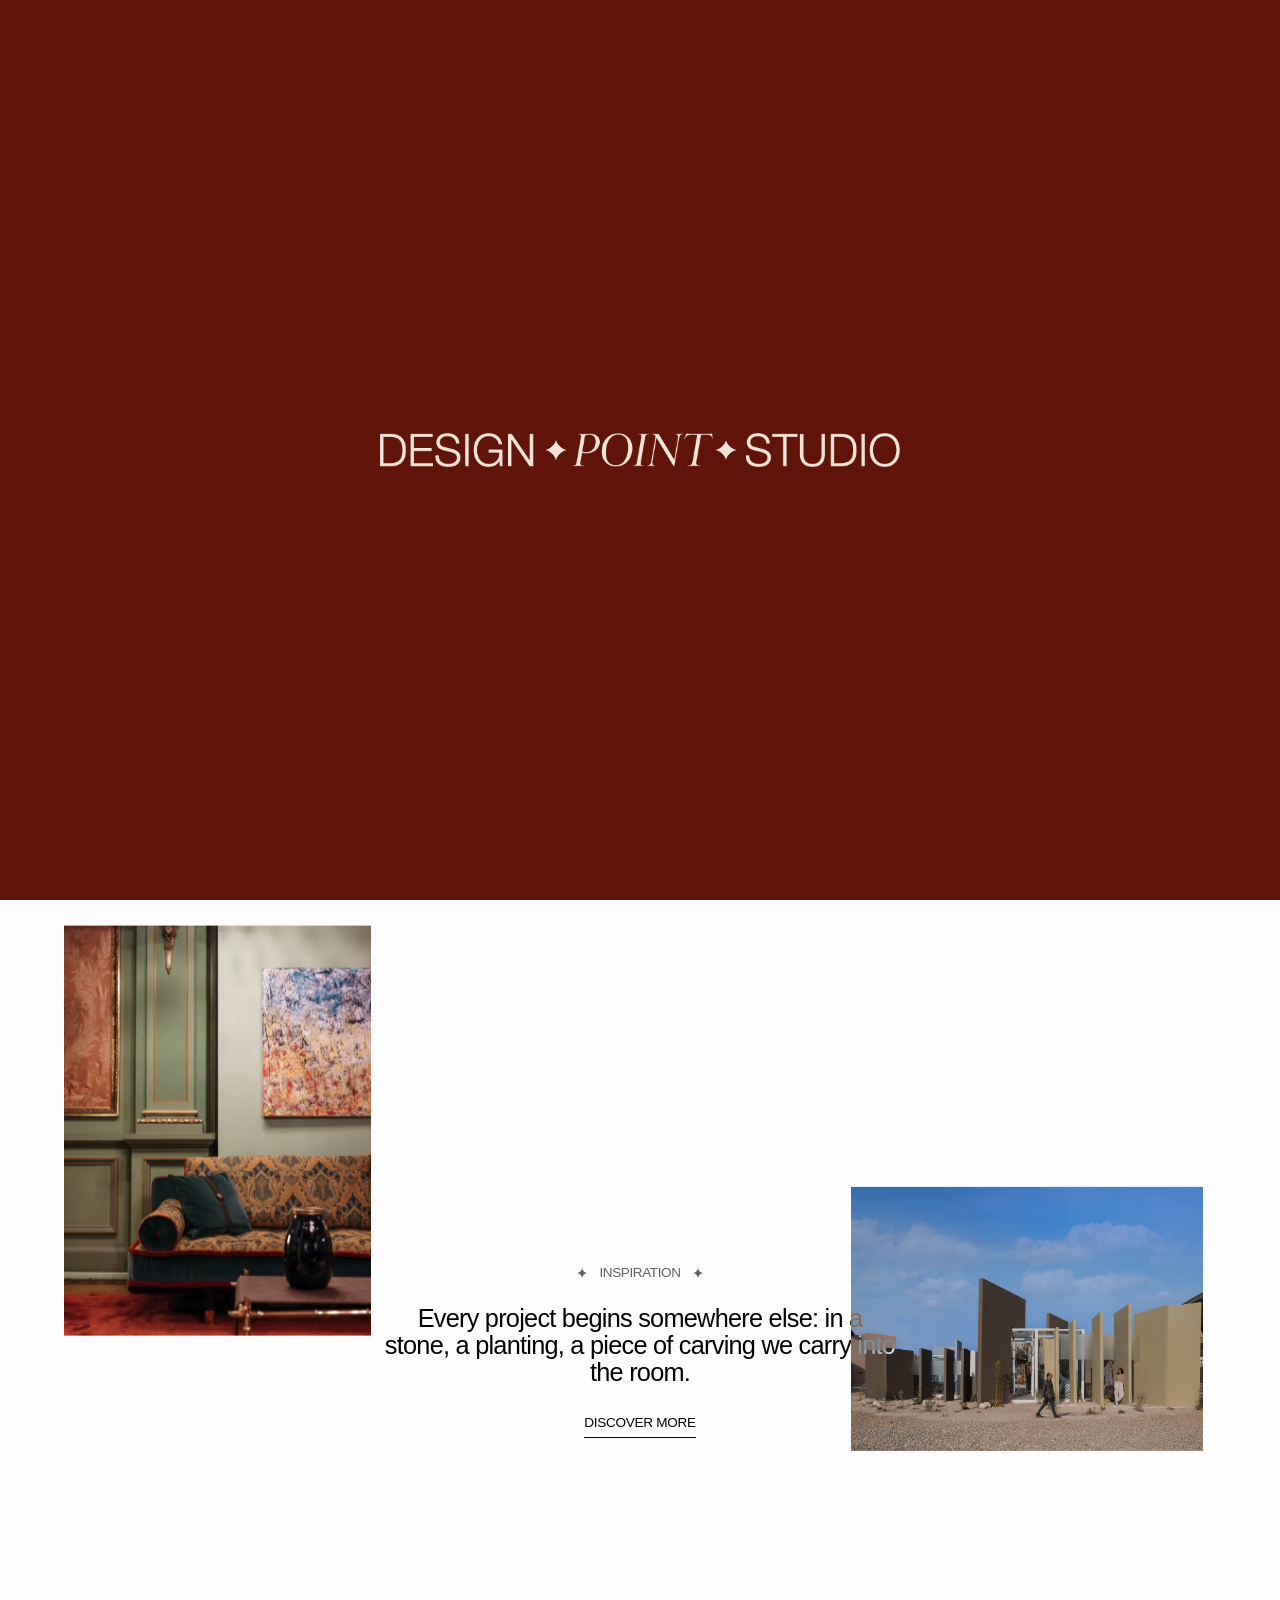
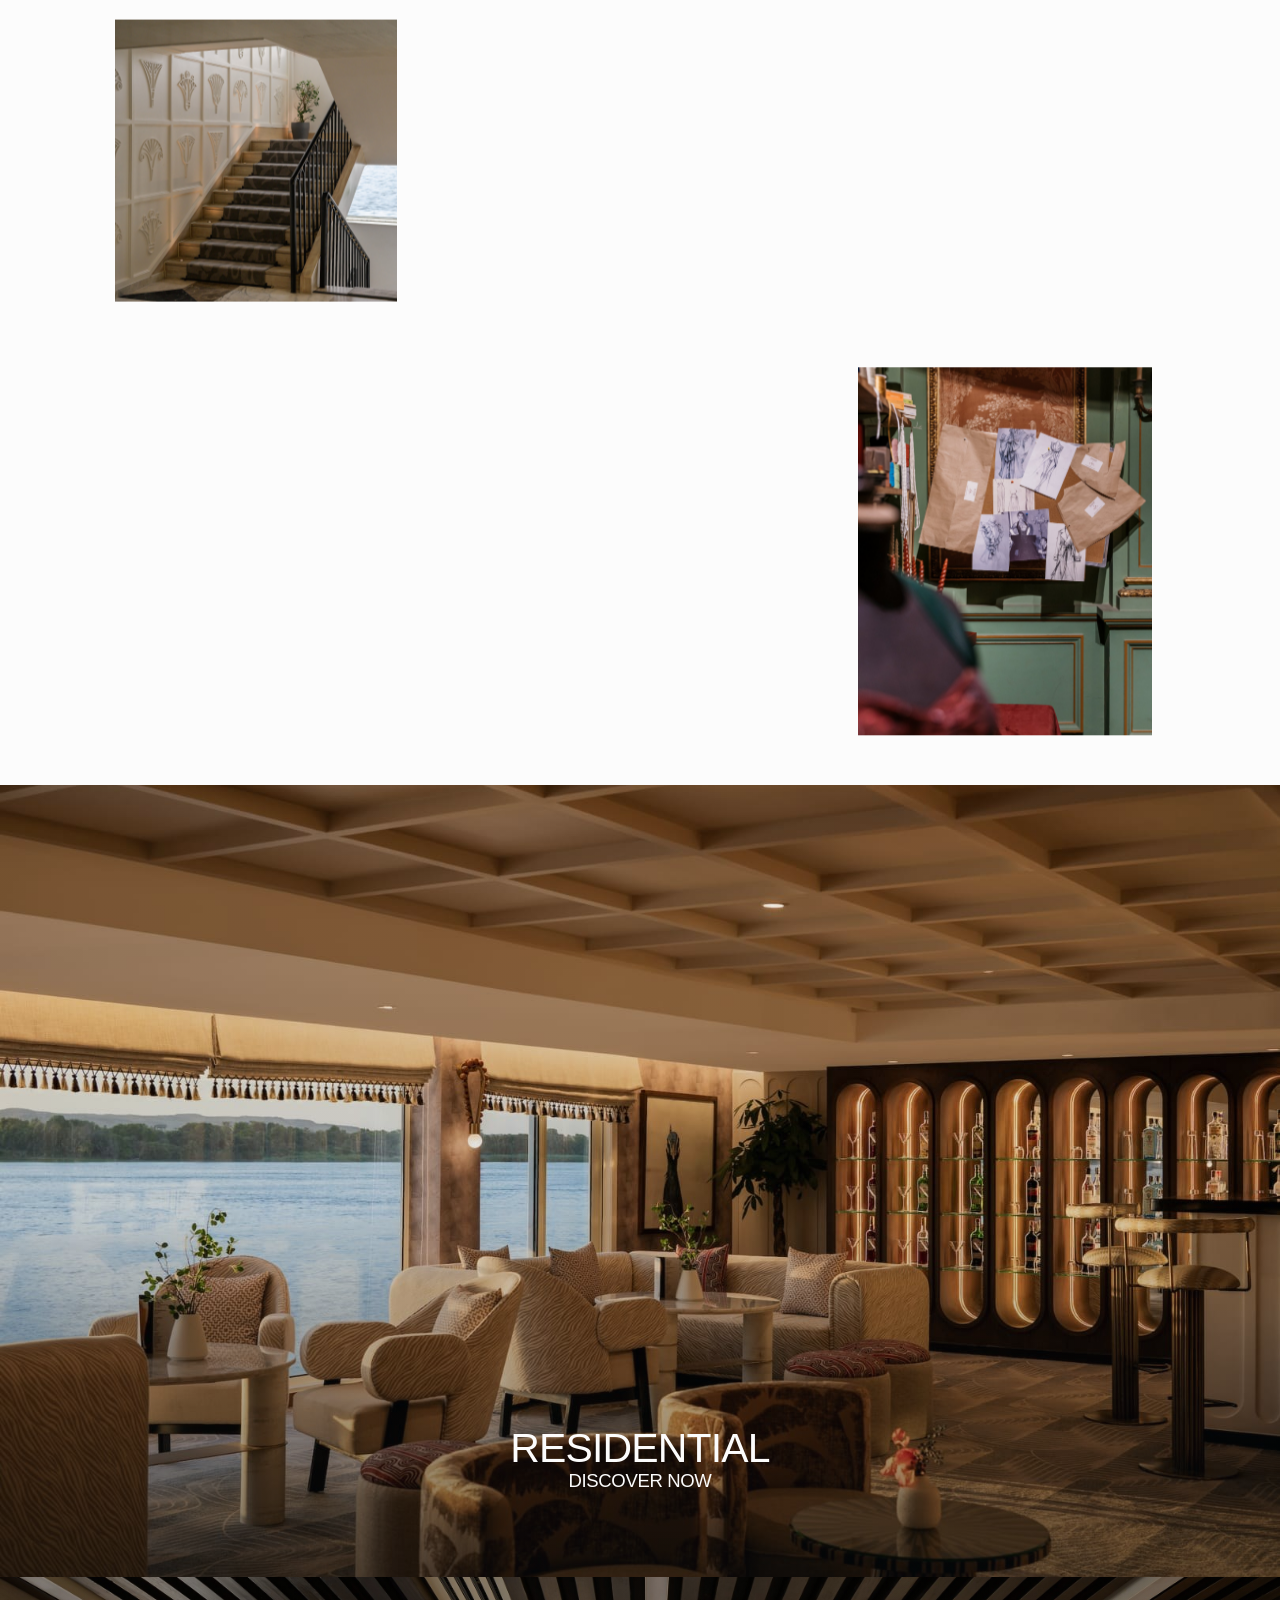
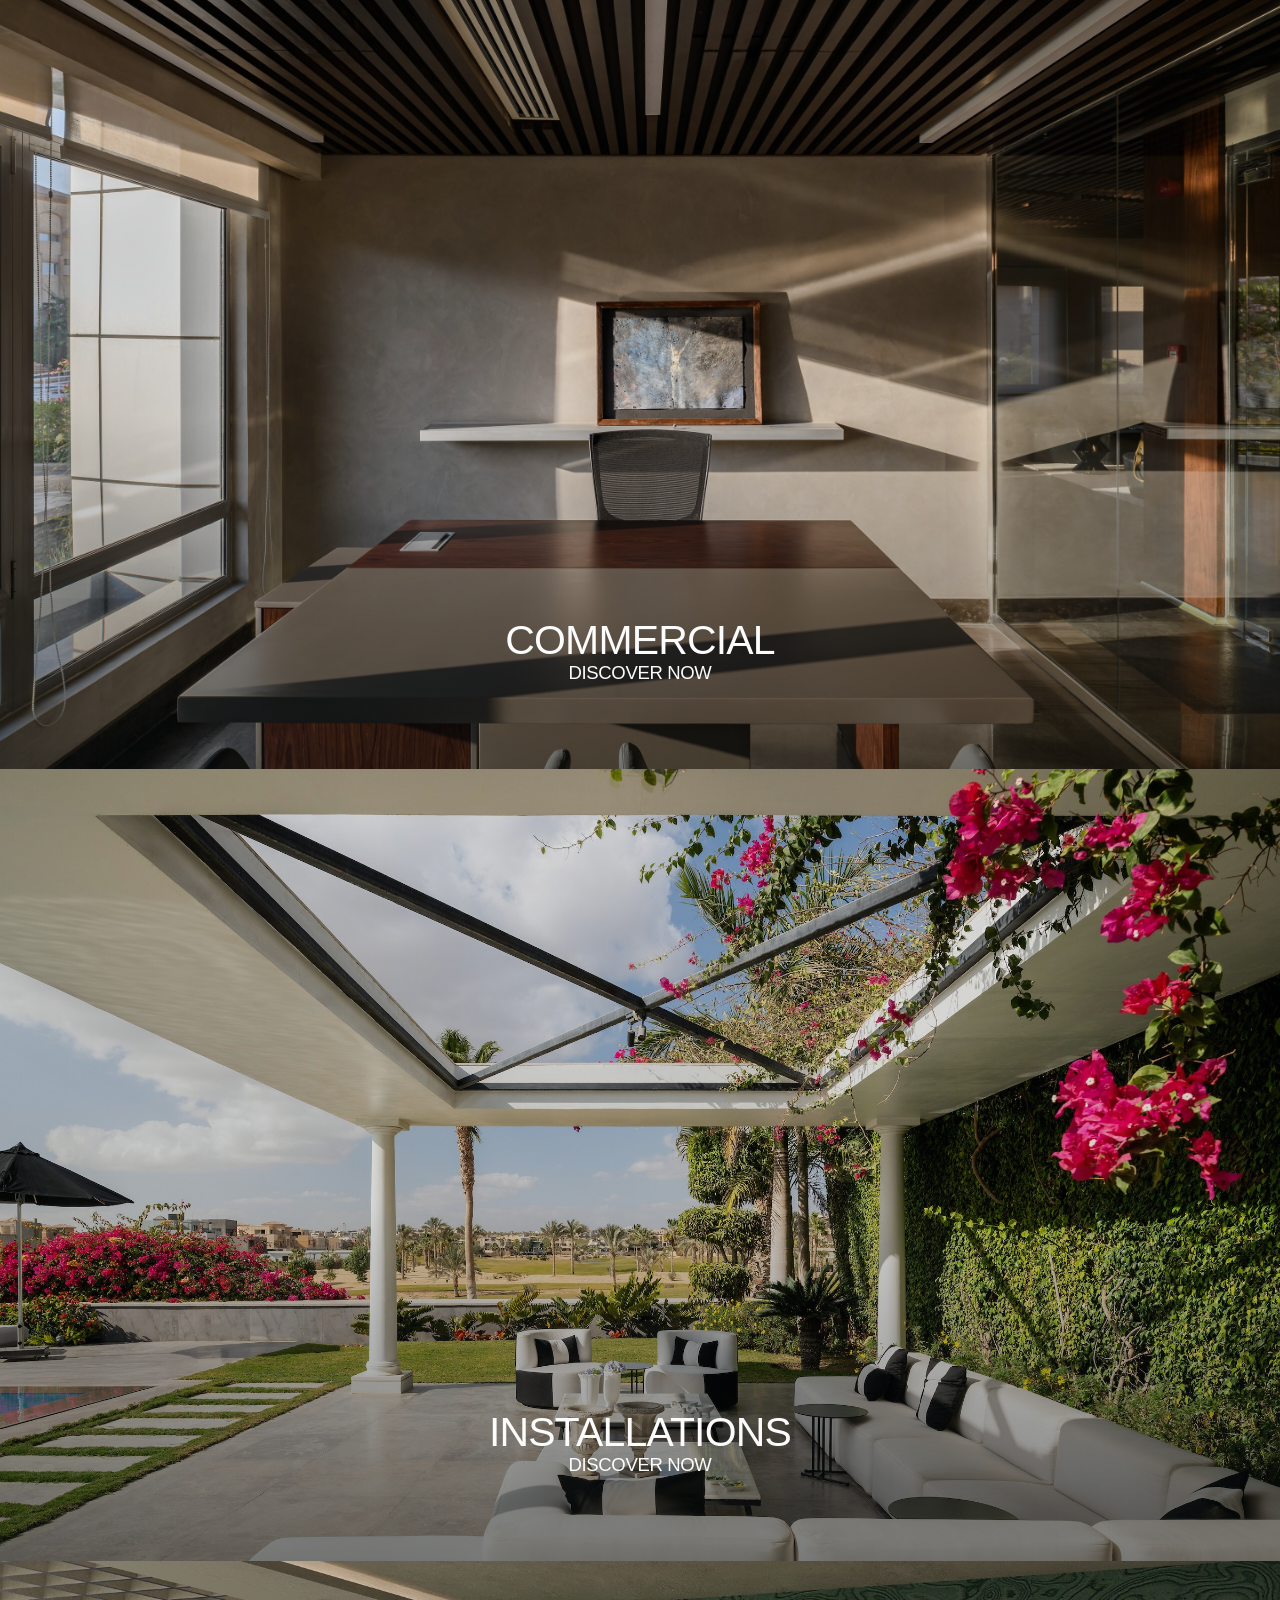
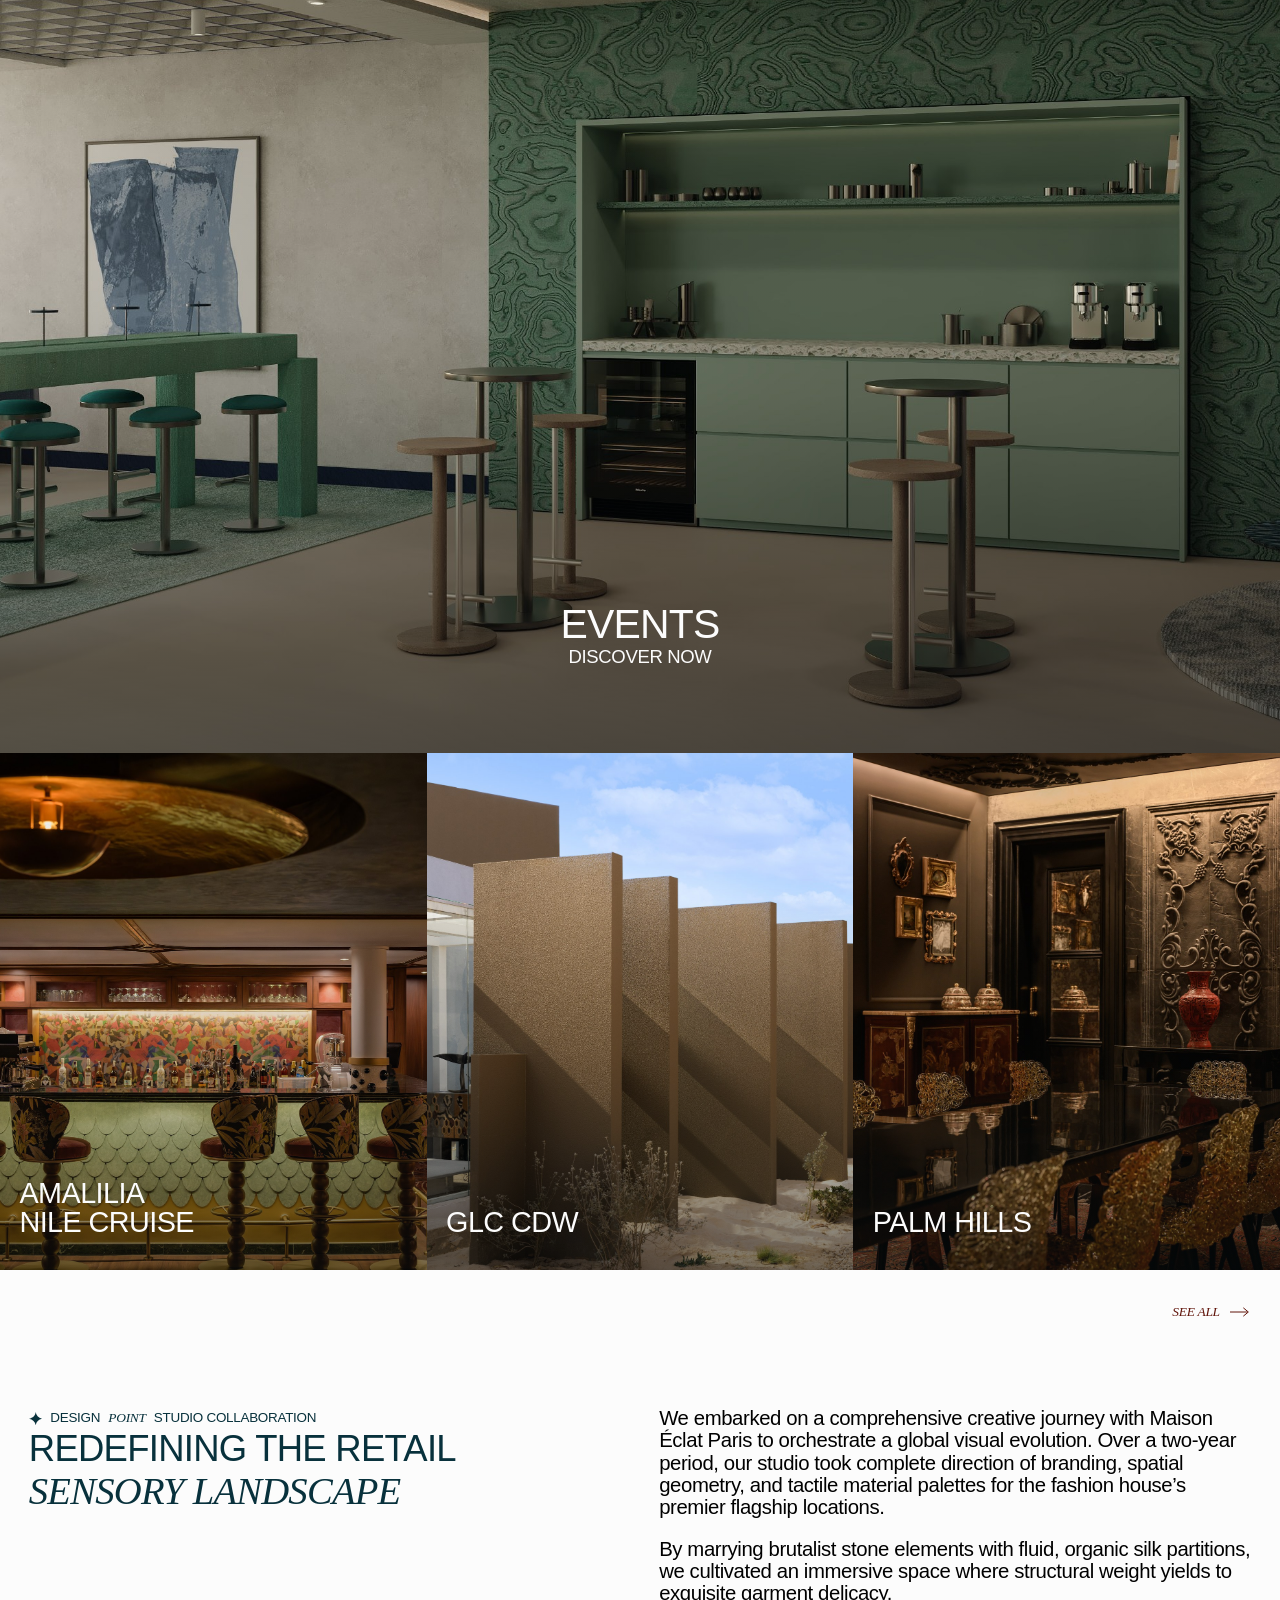
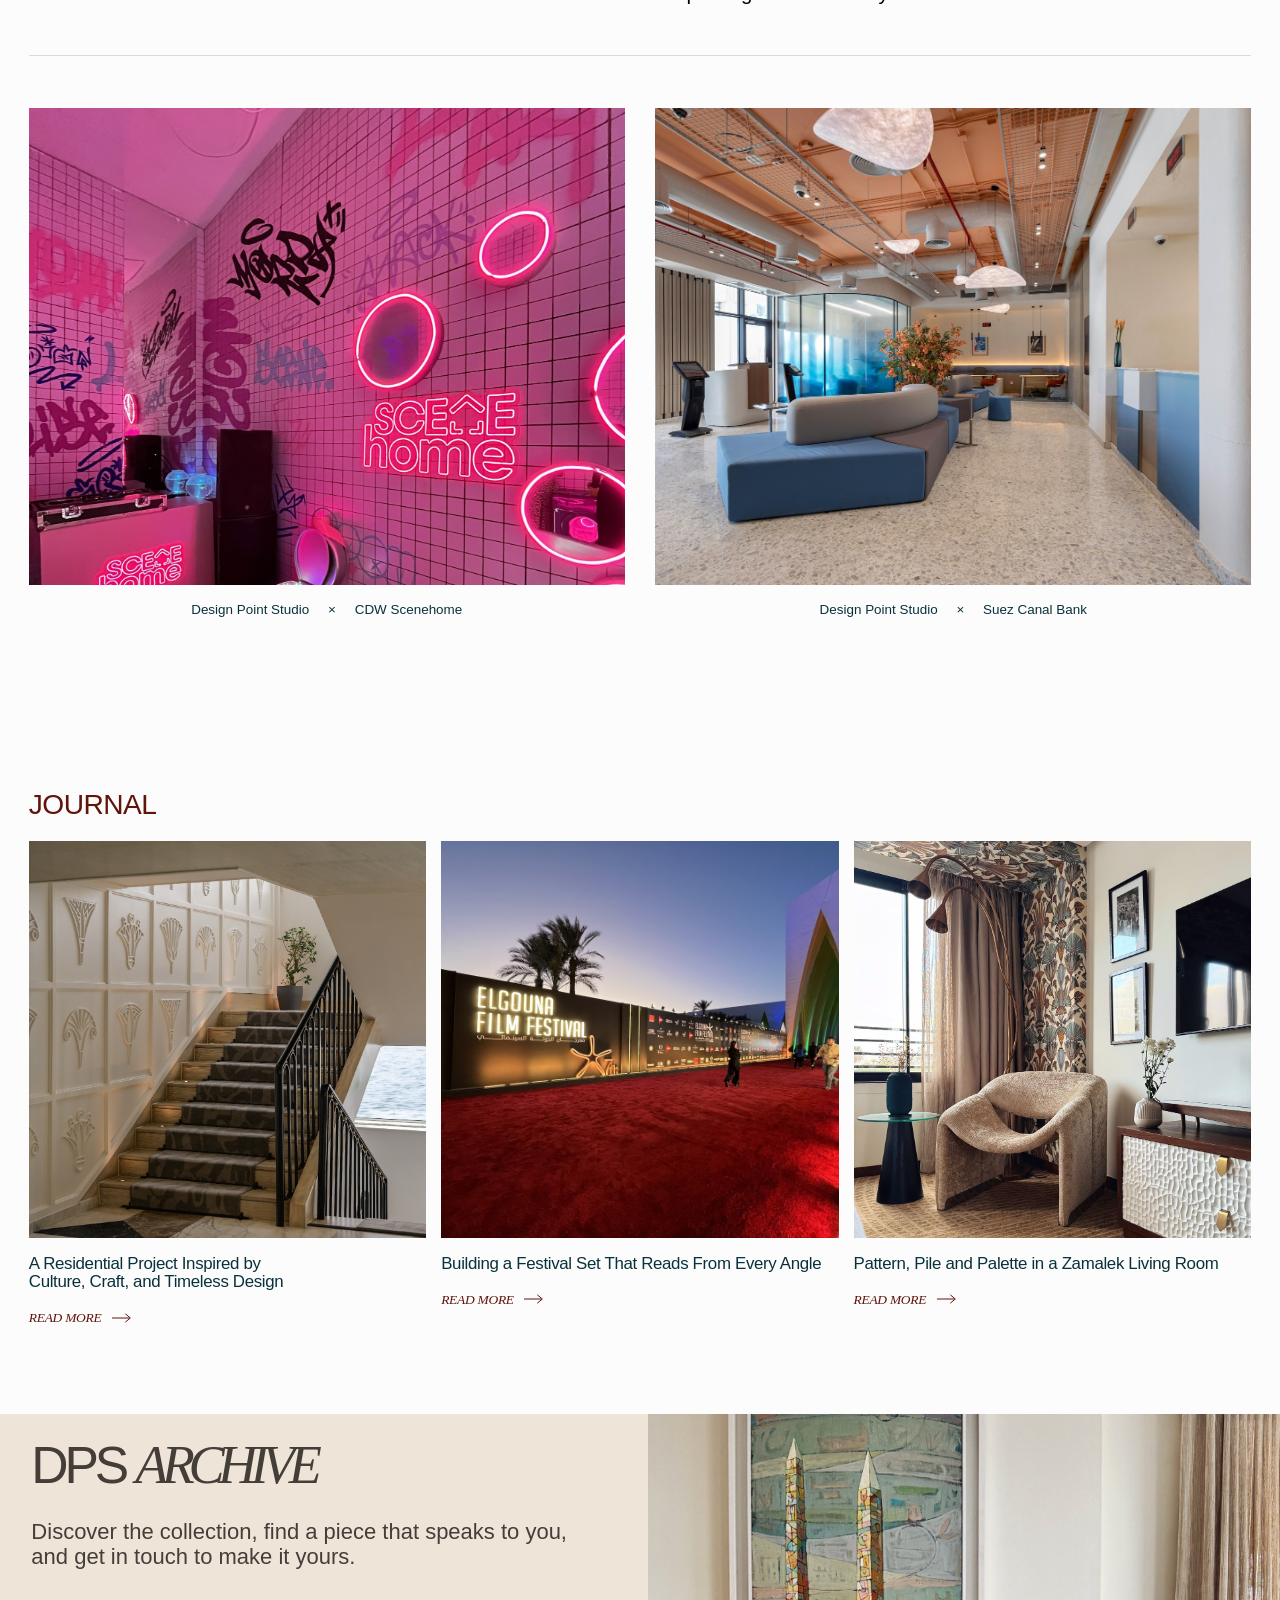
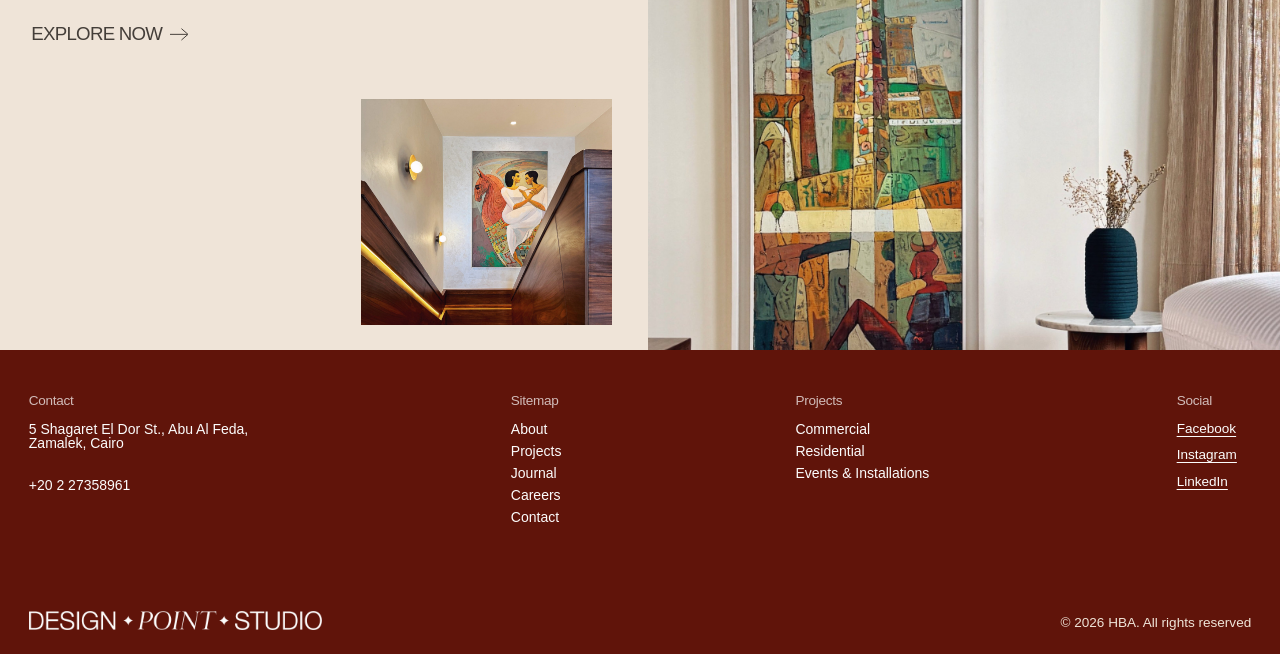
==== commit 972cbb43: "pages" ====
--- a/index.html
+++ b/index.html
@@ -6,7 +6,7 @@
 <title>Design Point Studio — Interior architecture and design, Cairo</title>
 <meta name="description" content="A Cairo-rooted design studio working across residential, commercial and landscape projects, installations and product design.">
 <link rel="icon" href="data:image/svg+xml,<svg xmlns='http://www.w3.org/2000/svg' viewBox='0 0 24 24'><path d='M12 0c.62 6.3 5.08 10.76 12 12-6.92 1.24-11.38 5.7-12 12-.62-6.3-5.08-10.76-12-12C6.92 10.76 11.38 6.3 12 0Z' fill='%2360140A'/></svg>">
-<script>document.documentElement.classList.add('js');</script>
+<script>(function(d){d.classList.add('js');var seen=false;try{seen=sessionStorage.getItem('dps-loaded')==='1'}catch(e){}if(!seen)d.classList.add('is-loading');try{if(sessionStorage.getItem('dps-page-fade')==='1'){sessionStorage.removeItem('dps-page-fade');d.classList.add('is-arriving');}}catch(e){}try{if(sessionStorage.getItem('dps-archive-veil')==='1'){sessionStorage.removeItem('dps-archive-veil');d.classList.add('is-veiled');}}catch(e){}})(document.documentElement);</script>
 <link rel="stylesheet" href="css/reset.css">
 <link rel="stylesheet" href="css/tokens.css">
 <link rel="stylesheet" href="css/base.css">
@@ -15,13 +15,38 @@
 <script type="module" src="js/main.js"></script>
 </head>
 <body>
+  <div class="loader" data-loader role="progressbar" aria-label="Loading Design Point Studio" aria-valuemin="0" aria-valuemax="100" aria-valuenow="0">
+    <div class="loader__logo">
+      <span class="loader__letters"></span>
+      <svg class="loader__star loader__star--1" viewBox="0 0 25 24" aria-hidden="true">
+        <defs><clipPath id="loader-clip-1"><path d="M25 12C20.0577 12 12.5 19.2554 12.5 24C12.5 19.2554 4.9423 12 0 12C4.9423 12 12.5 4.7446 12.5 0C12.5 4.7446 20.0577 12 25 12Z"/></clipPath></defs>
+        <path class="loader__empty" d="M25 12C20.0577 12 12.5 19.2554 12.5 24C12.5 19.2554 4.9423 12 0 12C4.9423 12 12.5 4.7446 12.5 0C12.5 4.7446 20.0577 12 25 12Z"/>
+        <g clip-path="url(#loader-clip-1)">
+          <g data-liquid transform="translate(0 25)">
+            <g class="loader__wave loader__wave--back"><path class="loader__water loader__water--back" transform="translate(0 -.5)" d="M-24 0q3 .7 6 0t6 0t6 0t6 0t6 0t6 0t6 0t6 0t6 0t6 0t6 0t6 0t6 0t6 0V30H-24Z"/></g>
+            <g class="loader__wave"><path class="loader__water" d="M-24 0q3 -.7 6 0t6 0t6 0t6 0t6 0t6 0t6 0t6 0t6 0t6 0t6 0t6 0t6 0t6 0V30H-24Z"/></g>
+          </g>
+        </g>
+      </svg>
+      <svg class="loader__star loader__star--2" viewBox="0 0 25 23" aria-hidden="true">
+        <defs><clipPath id="loader-clip-2"><path d="M25 11.5C20.0577 11.5 12.5 18.4531 12.5 23C12.5 18.4531 4.936 11.5 0 11.5C4.9423 11.5 12.5 4.5469 12.5 0C12.5 4.5469 20.0577 11.5 25 11.5Z"/></clipPath></defs>
+        <path class="loader__empty" d="M25 11.5C20.0577 11.5 12.5 18.4531 12.5 23C12.5 18.4531 4.936 11.5 0 11.5C4.9423 11.5 12.5 4.5469 12.5 0C12.5 4.5469 20.0577 11.5 25 11.5Z"/>
+        <g clip-path="url(#loader-clip-2)">
+          <g data-liquid transform="translate(0 24)">
+            <g class="loader__wave loader__wave--back"><path class="loader__water loader__water--back" transform="translate(0 -.5)" d="M-24 0q3 .7 6 0t6 0t6 0t6 0t6 0t6 0t6 0t6 0t6 0t6 0t6 0t6 0t6 0t6 0V30H-24Z"/></g>
+            <g class="loader__wave"><path class="loader__water" d="M-24 0q3 -.7 6 0t6 0t6 0t6 0t6 0t6 0t6 0t6 0t6 0t6 0t6 0t6 0t6 0t6 0V30H-24Z"/></g>
+          </g>
+        </g>
+      </svg>
+    </div>
+  </div>
   <a class="skip-link" href="#main">Skip to content</a>
   <header class="site-header site-header--over" data-header>
     <div class="site-header__inner">
-      <a class="wordmark" href="index.html" aria-label="Design Point Studio, home"><span>Design</span><svg class="sparkle" viewBox="0 0 24 24" aria-hidden="true"><path d="M12 0c.62 6.3 5.08 10.76 12 12-6.92 1.24-11.38 5.7-12 12-.62-6.3-5.08-10.76-12-12C6.92 10.76 11.38 6.3 12 0Z" fill="currentColor"/></svg><em>Point</em><svg class="sparkle" viewBox="0 0 24 24" aria-hidden="true"><path d="M12 0c.62 6.3 5.08 10.76 12 12-6.92 1.24-11.38 5.7-12 12-.62-6.3-5.08-10.76-12-12C6.92 10.76 11.38 6.3 12 0Z" fill="currentColor"/></svg><span>Studio</span></a>
+      <a class="wordmark" href="index.html" aria-label="Design Point Studio, home"><span class="wordmark__mark"></span></a>
       <nav class="nav" aria-label="Primary">
         <ul class="nav__list">
-          <li class="nav__item"><a class="nav-link" href="about.html" data-label="ABOUT"><span class="nav-link__t">ABOUT</span></a></li><li class="nav__item" data-dropdown><a class="nav-link" href="projects.html" data-label="PROJECTS"><span class="nav-link__t">PROJECTS</span></a><button class="nav-chev" aria-expanded="false" aria-controls="projects-menu" aria-label="Show project categories"><svg viewBox="0 0 16 10" aria-hidden="true"><path d="M1 1.4 8 8l7-6.6" fill="none" stroke="currentColor" stroke-width="1.4"/></svg></button><ul class="nav-menu" id="projects-menu"><li><a href="projects.html">Commercial</a></li><li><a href="projects.html">Residential</a></li><li><a href="projects.html">Events &amp; Installations</a></li></ul></li><li class="nav__item"><a class="nav-link" href="careers.html" data-label="CAREERS"><span class="nav-link__t">CAREERS</span></a></li><li class="nav__item"><a class="nav-link" href="archive.html" data-label="JOURNAL"><span class="nav-link__t">JOURNAL</span></a></li><li class="nav__item"><a class="nav-link nav-link--strong" href="contact.html" data-label="CONTACT"><span class="nav-link__t">CONTACT</span></a></li>
+          <li class="nav__item"><a class="nav-link" href="about.html" data-label="ABOUT"><span class="nav-link__t">ABOUT</span></a></li><li class="nav__item" data-dropdown><a class="nav-link" href="projects.html" data-label="PROJECTS"><span class="nav-link__t">PROJECTS</span></a><button class="nav-chev" aria-expanded="false" aria-controls="projects-menu" aria-label="Show project categories"><svg viewBox="0 0 16 10" aria-hidden="true"><path d="M1 1.4 8 8l7-6.6" fill="none" stroke="currentColor" stroke-width="1.4"/></svg></button><ul class="nav-menu" id="projects-menu"><li><a href="projects.html?type=commercial">Commercial</a></li><li><a href="projects.html?type=residential">Residential</a></li><li><a href="projects.html?type=events">Events &amp; Installations</a></li><li><a href="projects.html?type=progress">On Progress</a></li></ul></li><li class="nav__item"><a class="nav-link" href="archive.html" data-label="JOURNAL"><span class="nav-link__t">JOURNAL</span></a></li><li class="nav__item"><a class="nav-link nav-link--strong" href="contact.html" data-label="CONTACT"><span class="nav-link__t">CONTACT</span></a></li>
         </ul>
       </nav>
       <button class="nav-toggle" data-nav-toggle aria-expanded="false" aria-controls="mobile-menu" aria-label="Open menu">
@@ -32,107 +57,85 @@
 
   <div class="mobile-menu" id="mobile-menu" data-mobile-menu>
     <nav aria-label="Mobile">
-      <ul><li><a href="about.html">ABOUT</a></li><li class="m-sub"><a href="projects.html">PROJECTS</a><button class="m-sub__toggle" data-sub-toggle aria-expanded="false" aria-label="Show project categories"><svg viewBox="0 0 16 10" aria-hidden="true"><path d="M1 1.4 8 8l7-6.6" fill="none" stroke="currentColor" stroke-width="1.4"/></svg></button><div class="m-sub__panel"><div><ul><li><a href="projects.html">Commercial</a></li><li><a href="projects.html">Residential</a></li><li><a href="projects.html">Events &amp; Installations</a></li></ul></div></div></li><li><a href="careers.html">CAREERS</a></li><li><a href="archive.html">JOURNAL</a></li><li><a href="contact.html">CONTACT</a></li></ul>
+      <ul><li><a href="about.html">ABOUT</a></li><li class="m-sub"><a href="projects.html">PROJECTS</a><button class="m-sub__toggle" data-sub-toggle aria-expanded="false" aria-label="Show project categories"><svg viewBox="0 0 16 10" aria-hidden="true"><path d="M1 1.4 8 8l7-6.6" fill="none" stroke="currentColor" stroke-width="1.4"/></svg></button><div class="m-sub__panel"><div><ul><li><a href="projects.html?type=commercial">Commercial</a></li><li><a href="projects.html?type=residential">Residential</a></li><li><a href="projects.html?type=events">Events &amp; Installations</a></li><li><a href="projects.html?type=progress">On Progress</a></li></ul></div></div></li><li><a href="archive.html">JOURNAL</a></li><li><a href="contact.html">CONTACT</a></li></ul>
     </nav>
   </div>
 
   <main id="main" class="page-main--over">
-    <section class="hero">
+    <section data-nav="dark" class="hero">
       <div class="hero__bg">
         <video data-hero-video autoplay muted loop playsinline preload="metadata"
                poster="img/home-hero-poster.jpg" width="1280" height="720" aria-hidden="true">
           <source src="video/home-hero.mp4" type="video/mp4">
         </video>
       </div>
-      <h1 class="split-head split-head--hero split-head--stack split-head--center hero__title">
-        <span class="split-head__a">Every space asks</span>
-        <em class="split-head__b">a different question</em>
+      <h1 class="split-head split-head--hero split-head--center hero__title">
+        <span class="split-head__a"><span class="hero__line1">Every space asks</span><br>a different</span> <em class="split-head__b">question</em>
       </h1>
       <div class="hero-sentinel" data-hero-sentinel></div>
     </section>
 
-    <section class="container inspiration" aria-labelledby="inspiration-title">
-      <div class="inspiration__grid">
-        <figure class="insp insp--a reveal">
-          <a href="project-details.html">
-            <div class="media">
-              <img src="img/about-2.jpg" alt="A patterned banquette and rounded armchair against a carved teal relief wall" width="1100" height="1375" loading="lazy">
-            </div>
-          </a>
-        </figure>
-        <figure class="insp insp--b reveal">
-          <a href="project-details.html">
-            <div class="media">
-              <img src="img/about-1.jpg" alt="A sage-green salon with gilded panelling, a painted canvas and a patterned daybed" width="1100" height="1649" loading="lazy">
-            </div>
-          </a>
-        </figure>
-        <figure class="insp insp--c reveal">
-          <a href="project-details.html">
-            <div class="media">
-              <img src="img/slide-3.jpg" alt="A shaded terrace with rattan seating looking out over the water" width="1800" height="1200" loading="lazy">
-            </div>
-          </a>
-        </figure>
-        <figure class="insp insp--d reveal">
-          <a href="project-details.html">
-            <div class="media">
-              <img src="img/post-chair.jpg" alt="A boucle armchair against Art Deco papered walls beside a carved sideboard" width="1000" height="1333" loading="lazy">
-            </div>
-          </a>
-        </figure>
-
-        <div class="inspiration__text">
-          <p class="inspiration__label" id="inspiration-title"><svg class="sparkle" viewBox="0 0 24 24" aria-hidden="true"><path d="M12 0c.62 6.3 5.08 10.76 12 12-6.92 1.24-11.38 5.7-12 12-.62-6.3-5.08-10.76-12-12C6.92 10.76 11.38 6.3 12 0Z" fill="currentColor"/></svg> Inspiration <svg class="sparkle" viewBox="0 0 24 24" aria-hidden="true"><path d="M12 0c.62 6.3 5.08 10.76 12 12-6.92 1.24-11.38 5.7-12 12-.62-6.3-5.08-10.76-12-12C6.92 10.76 11.38 6.3 12 0Z" fill="currentColor"/></svg></p>
-          <p class="inspiration__lede">Trust is a powerful word. Short and seemingly simple, it carries a depth of meaning, built through every interaction, every decision, and every moment that matters.</p>
+    <!-- Inspiration (after the Viabizzuno reference): the words stay in the
+         middle of the screen while four medium photographs of different shapes rise
+         past at different speeds (js/inspdrift.js) -->
+    <section class="insp6" aria-labelledby="inspiration-title" data-insp6>
+        <div class="insp6__photo insp6__photo--1" data-rise="0.10"><img src="img/about-1.jpg" alt="A sage-green salon with a patterned daybed" loading="lazy"></div>
+        <div class="insp6__photo insp6__photo--2" data-rise="0.12"><img src="img/about-pavilion.jpg" alt="Tall freestanding walls of an open-air pavilion" loading="lazy"></div>
+        <div class="insp6__photo insp6__photo--3" data-rise="0.07"><img src="img/about-stairs.jpg" alt="Carved lotus relief panels beside a stair" loading="lazy"></div>
+        <div class="insp6__photo insp6__photo--4" data-rise="0.05"><img src="img/about-madar.jpg" alt="Fashion sketches pinned to a green panelled wall" loading="lazy"></div>
+      <div class="insp6__pin">
+        <div class="insp6__text">
+          <p class="insp6__label" id="inspiration-title"><svg class="sparkle" viewBox="0 0 24 24" aria-hidden="true"><path d="M12 0c.62 6.3 5.08 10.76 12 12-6.92 1.24-11.38 5.7-12 12-.62-6.3-5.08-10.76-12-12C6.92 10.76 11.38 6.3 12 0Z" fill="currentColor"/></svg> Inspiration <svg class="sparkle" viewBox="0 0 24 24" aria-hidden="true"><path d="M12 0c.62 6.3 5.08 10.76 12 12-6.92 1.24-11.38 5.7-12 12-.62-6.3-5.08-10.76-12-12C6.92 10.76 11.38 6.3 12 0Z" fill="currentColor"/></svg></p>
+          <p class="insp6__line">Every project begins somewhere else: in a stone, a planting, a piece of carving we carry into the room.</p>
+          <a class="insp6__link" href="projects.html">Discover more</a>
         </div>
       </div>
     </section>
 
-    <section class="stack" aria-label="Project types">
+    <section data-nav="dark" class="stack" aria-label="Project types">
       <a class="stack__panel" href="projects.html">
         <img src="img/slide-1.jpg" alt="A riverside lounge with patterned armchairs and a lit bar wall" width="1620" height="1080" fetchpriority="high">
         <span class="stack__caption">
-          <span class="stack__title">Residential Projects</span>
-          <span class="stack__cta">Discover now</span>
-        </span>
-      </a>
-      <a class="stack__panel" href="projects.html">
-        <img src="img/slide-2.jpg" alt="An office under a slatted timber ceiling with afternoon light across the desk" width="1800" height="1200" loading="lazy">
-        <span class="stack__caption">
-          <span class="stack__title">Commercial Projects</span>
-          <span class="stack__cta">Discover now</span>
-        </span>
-      </a>
-      <a class="stack__panel" href="projects.html">
-        <img src="img/slide-3.jpg" alt="A pergola terrace with bougainvillea over a glazed roof" width="1800" height="1200" loading="lazy">
-        <span class="stack__caption">
-          <span class="stack__title">Installations</span>
-          <span class="stack__cta">Discover now</span>
-        </span>
-      </a>
-      <a class="stack__panel" href="projects.html">
-        <img src="img/slide-4.jpg" alt="A malachite-green bar with terrazzo counters and stools" width="1800" height="1008" loading="lazy">
-        <span class="stack__caption">
-          <span class="stack__title">Events</span>
-          <span class="stack__cta">Discover now</span>
-        </span>
-      </a>
-    </section>
-
-    <section class="section section--flush featured" aria-labelledby="featured-title">
+          <span class="stack__title"><span class="stack__title-a">Residential</span></span>
+          <span class="stack__cta">Discover now</span>
+        </span>
+      </a>
+      <a class="stack__panel" href="projects.html">
+        <img src="img/slide-2.jpg" alt="An office under a slatted timber ceiling with afternoon light across the desk" width="3024" height="2016" loading="lazy">
+        <span class="stack__caption">
+          <span class="stack__title"><span class="stack__title-a">Commercial</span></span>
+          <span class="stack__cta">Discover now</span>
+        </span>
+      </a>
+      <a class="stack__panel" href="projects.html">
+        <img src="img/slide-3.jpg" alt="A pergola terrace with bougainvillea over a glazed roof" width="2400" height="1600" loading="lazy">
+        <span class="stack__caption">
+          <span class="stack__title"><span class="stack__title-a">Installations</span></span>
+          <span class="stack__cta">Discover now</span>
+        </span>
+      </a>
+      <a class="stack__panel" href="projects.html">
+        <img src="img/slide-4.jpg" alt="A malachite-green bar with terrazzo counters and stools" width="2192" height="1228" loading="lazy">
+        <span class="stack__caption">
+          <span class="stack__title"><span class="stack__title-a">Events</span></span>
+          <span class="stack__cta">Discover now</span>
+        </span>
+      </a>
+    </section>
+
+    <section data-nav="dark" class="section section--flush featured" aria-labelledby="featured-title">
       <h2 class="visually-hidden" id="featured-title">Selected projects</h2>
       <div class="featured__grid">
         <a class="tile" href="project-details.html">
-          <img src="img/proj-amalilia.jpg" alt="The scalloped green tile bar aboard the Amalilia Nile Cruise" width="1100" height="1466" loading="lazy">
+          <img src="img/proj-amalilia.jpg" alt="The scalloped green tile bar aboard the Amalilia Nile Cruise" width="1300" height="1733" loading="lazy">
           <span class="tile__name">Amalilia<br>Nile Cruise</span>
         </a>
         <a class="tile" href="project-details.html">
-          <img src="img/proj-glc-cdw.jpg" alt="Staggered sand-toned concrete fins at GLC CDW" width="1100" height="1375" loading="lazy">
+          <img src="img/proj-glc-cdw.jpg" alt="Staggered sand-toned concrete fins at GLC CDW" width="1300" height="1625" loading="lazy">
           <span class="tile__name">GLC CDW</span>
         </a>
         <a class="tile" href="project-details.html">
-          <img src="img/proj-palm-hills.jpg" alt="The dining room at Palm Hills with amber glass chairs and a carved stone panel" width="1100" height="1650" loading="lazy">
+          <img src="img/proj-palm-hills.jpg" alt="The dining room at Palm Hills with amber glass chairs and a carved stone panel" width="1300" height="1950" loading="lazy">
           <span class="tile__name">Palm Hills</span>
         </a>
       </div>
@@ -158,11 +161,11 @@
 
       <div class="collab__pair" data-stagger>
         <figure class="reveal">
-          <div class="media media--zoom"><img src="img/collab-scenehome.jpg" alt="A neon-lit pink tiled room built for CDW Scenehome" width="1400" height="1050" loading="lazy"></div>
+          <div class="media media--zoom"><img src="img/collab-scenehome.jpg" alt="A neon-lit pink tiled room built for CDW Scenehome" width="1600" height="1281" loading="lazy"></div>
           <figcaption class="collab__caption"><span>Design Point Studio</span> &times; <span>CDW Scenehome</span></figcaption>
         </figure>
         <figure class="reveal">
-          <div class="media media--zoom"><img src="img/collab-suez.jpg" alt="The Alamein branch banking hall for Suez Canal Bank" width="1400" height="933" loading="lazy"></div>
+          <div class="media media--zoom"><img src="img/collab-suez.jpg" alt="The Alamein branch banking hall for Suez Canal Bank" width="1600" height="1067" loading="lazy"></div>
           <figcaption class="collab__caption"><span>Design Point Studio</span> &times; <span>Suez Canal Bank</span></figcaption>
         </figure>
       </div>
@@ -173,21 +176,21 @@
       <div class="card-grid" data-stagger>
         <article class="card reveal">
           <a href="archive-details.html">
-            <div class="media media--zoom card__media"><img src="img/post-stairs.jpg" alt="A plaster-panelled stairwell with a patterned runner" width="1000" height="1333" loading="lazy"></div>
+            <div class="media media--zoom card__media"><img src="img/post-stairs.jpg" alt="A plaster-panelled stairwell with a patterned runner" width="1200" height="1600" loading="lazy"></div>
             <h3 class="card__title">A Residential Project Inspired by Culture, Craft, and Timeless Design</h3>
             <span class="arrow-link">Read more <svg viewBox="0 0 24 12" aria-hidden="true"><path d="M0 6h21M16 1l6 5-6 5" fill="none" stroke="currentColor" stroke-width="1.2"/></svg></span>
           </a>
         </article>
         <article class="card reveal">
           <a href="archive-details.html">
-            <div class="media media--zoom card__media"><img src="img/post-gff.jpg" alt="The red carpet approach built for El Gouna Film Festival" width="1000" height="750" loading="lazy"></div>
+            <div class="media media--zoom card__media"><img src="img/post-gff.jpg" alt="The red carpet approach built for El Gouna Film Festival" width="1200" height="900" loading="lazy"></div>
             <h3 class="card__title">Building a Festival Set That Reads From Every Angle</h3>
             <span class="arrow-link">Read more <svg viewBox="0 0 24 12" aria-hidden="true"><path d="M0 6h21M16 1l6 5-6 5" fill="none" stroke="currentColor" stroke-width="1.2"/></svg></span>
           </a>
         </article>
         <article class="card reveal">
           <a href="archive-details.html">
-            <div class="media media--zoom card__media"><img src="img/post-chair.jpg" alt="A sculptural armchair against Art Deco papered walls" width="1000" height="1333" loading="lazy"></div>
+            <div class="media media--zoom card__media"><img src="img/post-chair.jpg" alt="A sculptural armchair against Art Deco papered walls" width="1200" height="1600" loading="lazy"></div>
             <h3 class="card__title">Pattern, Pile and Palette in a Zamalek Living Room</h3>
             <span class="arrow-link">Read more <svg viewBox="0 0 24 12" aria-hidden="true"><path d="M0 6h21M16 1l6 5-6 5" fill="none" stroke="currentColor" stroke-width="1.2"/></svg></span>
           </a>
@@ -196,20 +199,22 @@
     </section>
 
 
-    <a class="archive-band" href="dps-archive.html">
-      <span class="archive-band__bg">
-        <img src="img/archive-band.jpg" alt="" width="2104" height="1220" loading="lazy">
-      </span>
-      <span class="archive-band__row">
-        <span class="split-head archive-band__title">
-          <span class="split-head__a">DPS</span> <em class="split-head__b">Archive</em>
-        </span>
-        <span class="archive-band__cta">Explore now <svg viewBox="0 0 24 12" aria-hidden="true"><path d="M0 6h21M16 1l6 5-6 5" fill="none" stroke="currentColor" stroke-width="1.2"/></svg></span>
-      </span>
-    </a>
+    <!-- DPS Archive: cream half with the title, a line, the link and a small
+         photo; the photograph fills the other half (Figma, Home "Group 220") -->
+    <section class="archive2" aria-labelledby="archive2-title">
+      <div class="archive2__panel">
+        <h2 class="archive2__title" id="archive2-title"><span>DPS</span> <em>Archive</em></h2>
+        <p class="archive2__text">Discover the collection, find a piece that speaks to you, and get in touch to make it yours.</p>
+        <a class="archive2__link" href="dps-archive.html">Explore now <svg viewBox="0 0 24 18" aria-hidden="true"><path d="M0 9h21M14 2l8 7-8 7" fill="none" stroke="currentColor" stroke-width="1.2"/></svg></a>
+        <div class="archive2__thumb"><img src="img/archive-horse.jpg" alt="" width="1200" height="900" loading="lazy"></div>
+      </div>
+      <a class="archive2__photo" href="dps-archive.html" tabindex="-1" aria-hidden="true">
+        <img src="img/archive-obelisks.jpg" alt="" width="1600" height="2132" loading="lazy">
+      </a>
+    </section>
   </main>
 
-  <footer class="site-footer">
+  <footer data-nav="dark" class="site-footer">
     <div class="site-footer__cols">
       <div>
         <h2>Contact</h2>
@@ -224,6 +229,7 @@
           <li><a href="about.html">About</a></li>
           <li><a href="projects.html">Projects</a></li>
           <li><a href="archive.html">Journal</a></li>
+          <li><a href="careers.html">Careers</a></li>
           <li><a href="contact.html">Contact</a></li>
         </ul>
       </div>
@@ -245,7 +251,7 @@
       </div>
     </div>
     <div class="site-footer__base">
-      <span class="site-footer__mark"><span>Design</span><svg class="sparkle" viewBox="0 0 24 24" aria-hidden="true"><path d="M12 0c.62 6.3 5.08 10.76 12 12-6.92 1.24-11.38 5.7-12 12-.62-6.3-5.08-10.76-12-12C6.92 10.76 11.38 6.3 12 0Z" fill="currentColor"/></svg><em>Point</em><svg class="sparkle" viewBox="0 0 24 24" aria-hidden="true"><path d="M12 0c.62 6.3 5.08 10.76 12 12-6.92 1.24-11.38 5.7-12 12-.62-6.3-5.08-10.76-12-12C6.92 10.76 11.38 6.3 12 0Z" fill="currentColor"/></svg><span>Studio</span></span>
+      <span class="site-footer__mark"><span class="wordmark__mark"></span></span>
       <span class="site-footer__legal">&copy; 2026 HBA. All rights reserved</span>
     </div>
   </footer>
--- a/css/tokens.css
+++ b/css/tokens.css
@@ -6,18 +6,28 @@
 
 @font-face {
   font-family: 'Sainte Colombe';
-  src: url('../fonts/SainteColombe-Regular.woff2') format('woff2');
+  src: local('Sainte Colombe Regular'), local('SainteColombe-Regular'), url('../fonts/SainteColombe-Regular.woff2') format('woff2');
   font-weight: 400; font-style: normal; font-display: swap;
 }
 @font-face {
   font-family: 'Sainte Colombe';
-  src: url('../fonts/SainteColombe-Italic.woff2') format('woff2');
+  src: local('Sainte Colombe Italic'), local('SainteColombe-Italic'), url('../fonts/SainteColombe-Italic.woff2') format('woff2');
   font-weight: 400; font-style: italic; font-display: swap;
 }
 @font-face {
   font-family: 'Sainte Colombe';
-  src: url('../fonts/SainteColombe-Light.woff2') format('woff2');
+  src: local('Sainte Colombe Light'), local('SainteColombe-Light'), url('../fonts/SainteColombe-Light.woff2') format('woff2');
   font-weight: 300; font-style: normal; font-display: swap;
+}
+@font-face {
+  font-family: 'Sainte Colombe';
+  src: local('Sainte Colombe Light Italic'), local('SainteColombe-LightItalic'), url('../fonts/SainteColombe-LightItalic.woff2') format('woff2');
+  font-weight: 300; font-style: italic; font-display: swap;
+}
+@font-face {
+  font-family: 'Sainte Colombe';
+  src: local('Sainte Colombe ExtraLight Italic'), local('Sainte Colombe Extra Light Italic'), local('SainteColombe-ExtraLightItalic'), url('../fonts/SainteColombe-ExtraLightItalic.woff2') format('woff2');
+  font-weight: 200; font-style: italic; font-display: swap;
 }
 
 :root {
@@ -30,6 +40,18 @@
   --cream: #EFE4D8;
   --panel: #E3D8CD;
   --on-dark: #FCFCFC;
+  /* the header's two tones */
+  --nav-on-dark: #EFE4D8;
+  --nav-on-light: #08313C;
+
+  /* the brand star as the pointer: oxblood by default, cream over the
+     sections marked data-nav="dark". The trailing `auto` is the fallback
+     for anything that cannot render an SVG cursor. */
+  --cur-star:       url("data:image/svg+xml,%3Csvg%20xmlns%3D%22http%3A%2F%2Fwww.w3.org%2F2000%2Fsvg%22%20width%3D%2218%22%20height%3D%2216%22%20viewBox%3D%220%200%2018%2016%22%3E%3Cpath%20d%3D%22M18%208C14.4415%208%209%2012.8369%209%2016C9%2012.8369%203.55846%208%200%208C3.55846%208%209%203.16307%209%200C9%203.16307%2014.4415%208%2018%208Z%22%20fill%3D%22%2360140A%22%2F%3E%3C%2Fsvg%3E") 9 8, auto;
+  --cur-star-lg:    url("data:image/svg+xml,%3Csvg%20xmlns%3D%22http%3A%2F%2Fwww.w3.org%2F2000%2Fsvg%22%20width%3D%2226%22%20height%3D%2223%22%20viewBox%3D%220%200%2018%2016%22%3E%3Cpath%20d%3D%22M18%208C14.4415%208%209%2012.8369%209%2016C9%2012.8369%203.55846%208%200%208C3.55846%208%209%203.16307%209%200C9%203.16307%2014.4415%208%2018%208Z%22%20fill%3D%22%2360140A%22%2F%3E%3C%2Fsvg%3E") 13 12, auto;
+  --cur-star-on-dark:    url("data:image/svg+xml,%3Csvg%20xmlns%3D%22http%3A%2F%2Fwww.w3.org%2F2000%2Fsvg%22%20width%3D%2218%22%20height%3D%2216%22%20viewBox%3D%220%200%2018%2016%22%3E%3Cpath%20d%3D%22M18%208C14.4415%208%209%2012.8369%209%2016C9%2012.8369%203.55846%208%200%208C3.55846%208%209%203.16307%209%200C9%203.16307%2014.4415%208%2018%208Z%22%20fill%3D%22%23EFE4D8%22%2F%3E%3C%2Fsvg%3E") 9 8, auto;
+  --cur-star-on-dark-lg: url("data:image/svg+xml,%3Csvg%20xmlns%3D%22http%3A%2F%2Fwww.w3.org%2F2000%2Fsvg%22%20width%3D%2226%22%20height%3D%2223%22%20viewBox%3D%220%200%2018%2016%22%3E%3Cpath%20d%3D%22M18%208C14.4415%208%209%2012.8369%209%2016C9%2012.8369%203.55846%208%200%208C3.55846%208%209%203.16307%209%200C9%203.16307%2014.4415%208%2018%208Z%22%20fill%3D%22%23EFE4D8%22%2F%3E%3C%2Fsvg%3E") 13 12, auto;
+
   --on-dark-70: rgba(252, 252, 252, .72);
   /* brand accents — used as the hover frame on project tiles */
   --accent-maroon:   #581B10;
@@ -50,7 +72,7 @@
   --font-body: 'Helvetica Neue', Helvetica, Arial, sans-serif;
 
   --fs-hero:       clamp(2.05rem, 5vw, 4.05rem);
-  --fs-page-title: clamp(1.95rem, 4.2vw, 3.35rem);
+  --fs-page-title: clamp(1.75rem, 2.98vw, 2.8125rem);   /* 45px, from the design */
   --fs-h2:         clamp(1.45rem, 2.85vw, 2.4rem);
   --fs-h3:         clamp(1.02rem, 1.45vw, 1.28rem);
   --fs-body:       clamp(.92rem, 1.02vw, 1rem);
@@ -66,7 +88,7 @@
   /* layout */
   --gutter: clamp(16px, 2.25vw, 34px);
   --gap: clamp(8px, 1.15vw, 17px);
-  --header-h: 72px;
+  --header-h: 54px;
   --section-y: clamp(56px, 6.6vw, 104px);
   --measure: 62ch;
 
@@ -82,5 +104,5 @@
 }
 
 @media (min-width: 900px) {
-  :root { --header-h: 108px; }
+  :root { --header-h: 62px; }
 }
--- a/css/base.css
+++ b/css/base.css
@@ -1,6 +1,7 @@
 /* ---- base ---- */
 body {
   font-family: var(--font-body);
+  font-weight: 300;   /* Helvetica Neue Light throughout */
   font-size: var(--fs-body);
   line-height: var(--lh-body);
   color: var(--ink);
@@ -18,11 +19,13 @@
 .page-main--over { padding-top: 0; }
 
 /* ---- headings ---- */
+/* from the design: Helvetica Neue Light 45px, #08313C, no extra tracking */
 .page-title {
-  font-family: var(--font-display);
+  font-family: var(--font-body);
+  font-weight: 300;
   font-size: var(--fs-page-title);
   line-height: 1.1;
-  letter-spacing: var(--ls-display);
+  letter-spacing: normal;
   text-transform: uppercase;
 }
 .page-title--oxblood { color: var(--oxblood); }
@@ -35,7 +38,7 @@
 }
 .split-head__a {
   font-family: var(--font-body);
-  font-weight: 400;
+  font-weight: 300;   /* Helvetica Neue Light across every split heading */
   letter-spacing: .005em;
 }
 .split-head__b {
@@ -53,6 +56,7 @@
   display: flex;
   align-items: center;
   gap: .6em;
+  font-weight: 300;
   font-size: var(--fs-caption);
   letter-spacing: var(--ls-caps);
   text-transform: uppercase;
--- a/css/components.css
+++ b/css/components.css
@@ -11,13 +11,13 @@
   height: var(--header-h);
   display: flex;
   align-items: center;
-  transition:
-    background-color var(--dur) var(--ease),
-    color var(--dur) var(--ease),
-    border-color var(--dur) var(--ease),
-    transform var(--dur) var(--ease);
-  border-bottom: 1px solid transparent;
-}
+  background: none;
+  border: 0;
+  /* the tone is set from whatever sits beneath the bar, see js/nav-tone.js */
+  color: var(--nav-on-light);
+  transition: color var(--dur) var(--ease), transform var(--dur) var(--ease);
+}
+.site-header.is-on-dark { color: var(--nav-on-dark); }
 .site-header__inner {
   width: 100%;
   display: flex;
@@ -27,35 +27,22 @@
   padding-inline: var(--gutter);
 }
 
-.site-header--solid {
-  background: var(--off-white);
-  color: var(--ink);
-  border-bottom-color: var(--hairline-dark);
-}
-.site-header--over {
-  background: transparent;
-  color: var(--on-dark);
-}
-.site-header--over.is-solid {
-  background: var(--off-white);
-  color: var(--ink);
-  border-bottom-color: var(--hairline-dark);
-}
+/* both page variants are transparent now; only the tone differs */
+.site-header--solid,
+.site-header--over,
+.site-header--over.is-solid { background: none; border-bottom-color: transparent; }
 .site-header.is-hidden { transform: translateY(-100%); }
 
 /* wordmark ------------------------------------------------ */
-.wordmark {
-  display: inline-flex;
-  align-items: center;
-  gap: .42em;
-  font-family: var(--font-display);
-  font-size: clamp(1.02rem, 1.55vw, 1.45rem);
-  letter-spacing: .045em;
-  text-transform: uppercase;
-  white-space: nowrap;
-}
-.wordmark em { font-style: italic; }
-.wordmark .sparkle { width: .46em; height: .46em; }
+.wordmark { display: inline-flex; align-items: center; }
+.wordmark__mark {
+  display: block;
+  width: clamp(172px, 19.2vw, 290px);
+  aspect-ratio: 1552 / 100;
+  background: currentColor;
+  -webkit-mask: url('../img/logo.png') no-repeat center / contain;
+  mask: url('../img/logo.png') no-repeat center / contain;
+}
 
 /* links --------------------------------------------------- */
 .nav { display: none; }
@@ -270,13 +257,13 @@
   align-items: center;
   justify-content: center;
   overflow: hidden;
-  padding: 1.05em 2.4em;
+  padding: .5em 1.3em;
   border: 1px solid transparent;
   color: var(--btn-ink);
-  font-family: var(--font-display);
-  font-style: italic;
-  font-size: var(--fs-caption);
-  letter-spacing: .13em;
+  font-family: var(--font-body);
+  font-weight: 300;
+  font-size: clamp(.9rem, 1.19vw, 1.125rem);   /* 18px */
+  letter-spacing: .05em;
   text-transform: uppercase;
   white-space: nowrap;
   transition: color var(--dur-btn) var(--ease), border-color var(--dur-btn) var(--ease);
@@ -350,7 +337,7 @@
   font-family: var(--font-display);
   font-style: italic;
   font-size: var(--fs-caption);
-  letter-spacing: .1em;
+  letter-spacing: -.02em;
   text-transform: uppercase;
   color: var(--oxblood);
 }
@@ -420,8 +407,8 @@
 }
 .tile:hover::after { opacity: 1; }
 .tile__name {
-  --name-x: clamp(14px, 1.7vw, 26px);
-  --name-y: clamp(12px, 1.5vw, 22px);
+  --name-x: clamp(14px, 1.52vw, 23px);   /* 23px on a 470px tile */
+  --name-y: clamp(20px, 2.58vw, 39px);   /* 39px from the foot */
   position: absolute;
   left: var(--name-x);
   bottom: var(--name-y);
@@ -432,19 +419,17 @@
               bottom var(--dur-tile) var(--ease-settle);
   z-index: 1;
   color: var(--on-dark);
-  font-size: clamp(1.05rem, 1.9vw, 1.65rem);
-  line-height: 1.16;
-  letter-spacing: .01em;
-  text-transform: uppercase;
-}
-
-/* the three featured projects on the home page: Helvetica Neue Light */
-.featured__grid .tile__name {
+  /* Helvetica Neue Light, brought down from the drawn 47px to 34px */
   font-family: var(--font-body);
   font-weight: 300;
-  font-size: clamp(1.35rem, 2.2vw, 2.125rem);   /* up to 34px */
-  letter-spacing: .01em;
-}
+  font-size: clamp(1.3rem, 2.25vw, 2.125rem);   /* 34px */
+  line-height: 1.02;
+  letter-spacing: -.02em;
+  text-transform: uppercase;
+}
+
+/* the three featured projects on the home page: Helvetica Neue Light */
+/* the home page's featured three share the same name style */
 
 /* =========================================================
    CARDS (archive / blog)
@@ -533,31 +518,41 @@
 /* =========================================================
    FOOTER
    ========================================================= */
+/* measured from the file: 52px top, 16px column heads, 20px links on a
+   ~30px step, 103px down to a 346px wordmark, 29px bottom — 374px in all */
 .site-footer {
   background: var(--oxblood);
   color: var(--on-dark);
-  padding: clamp(38px, 4.4vw, 64px) 0 clamp(24px, 2.6vw, 34px);
+  padding: clamp(32px, 3.44vw, 52px) 0 clamp(20px, 1.92vw, 29px);
+  line-height: 1;
 }
 .site-footer__cols {
   display: grid;
   grid-template-columns: 1fr;
-  gap: clamp(28px, 3vw, 40px);
+  gap: clamp(26px, 3vw, 36px);
   padding-inline: var(--gutter);
+  font-size: clamp(.95rem, 1.32vw, 1.25rem);   /* 20px */
 }
 @media (min-width: 620px) { .site-footer__cols { grid-template-columns: 1fr 1fr; } }
-@media (min-width: 940px) { .site-footer__cols { grid-template-columns: 1.4fr 1fr 1.2fr .8fr; } }
+/* columns start at x35 / 604 / 940 / 1390 of 1512 */
+@media (min-width: 940px) {
+  .site-footer__cols { grid-template-columns: 569fr 336fr 450fr 88fr; gap: 0; }
+}
 
 .site-footer h2 {
-  font-size: var(--fs-small);
+  font-size: clamp(.8125rem, 1.06vw, 1rem);    /* 16px */
+  line-height: 1;
   color: var(--on-dark-70);
-  margin-bottom: 1.4em;
-  font-weight: 400;
-}
-.site-footer li + li { margin-top: .5em; }
+  margin-bottom: clamp(12px, 1.06vw, 16px);
+  font-weight: 300;
+}
+.site-footer li + li { margin-top: clamp(7px, .63vw, 9.5px); }
+.footer-social { font-size: clamp(.8125rem, 1.06vw, 1rem); }
+.footer-social li + li { margin-top: 13px; }
 .site-footer a { transition: opacity var(--dur-fast) var(--ease); }
 .site-footer a:hover { opacity: .68; }
 .site-footer address { font-style: normal; }
-.site-footer address p + p { margin-top: 1.6em; }
+.site-footer address p + p { margin-top: clamp(22px, 2.25vw, 34px); }
 .footer-social a { text-decoration: underline; text-underline-offset: 3px; }
 
 .site-footer__base {
@@ -566,18 +561,330 @@
   align-items: flex-end;
   justify-content: space-between;
   gap: 1.2em;
-  padding: clamp(40px, 5vw, 74px) var(--gutter) 0;
-}
-.site-footer__mark {
-  font-family: var(--font-display);
-  font-size: clamp(1.15rem, 3.55vw, 2.65rem);
-  letter-spacing: .035em;
-  text-transform: uppercase;
-  display: inline-flex;
-  align-items: center;
-  gap: .38em;
-  white-space: nowrap;
+  padding: clamp(48px, 6.8vw, 103px) var(--gutter) 0;
+}
+.site-footer__mark { display: block; }
+.site-footer__mark .wordmark__mark {
+  width: clamp(190px, 22.9vw, 346px);
 }
 .site-footer__mark em { font-style: italic; }
 .site-footer__mark .sparkle { width: .34em; height: .34em; }
-.site-footer__legal { font-size: var(--fs-small); color: var(--on-dark-70); }
+.site-footer__legal { font-size: clamp(.75rem, 1.06vw, 1rem); color: var(--nav-on-dark); }
+
+/* =========================================================
+   CURSOR — the brand star
+   ========================================================= */
+html { cursor: var(--cur-star); }
+
+/* anything you can act on gets a larger star */
+a,
+button,
+summary,
+label,
+[role="option"],
+[role="button"] { cursor: var(--cur-star-lg); }
+
+/* over the dark sections it flips to cream */
+[data-nav="dark"],
+[data-nav="dark"] * { cursor: var(--cur-star-on-dark); }
+[data-nav="dark"] a,
+[data-nav="dark"] button,
+[data-nav="dark"] summary,
+[data-nav="dark"] label,
+[data-nav="dark"] [role="option"],
+[data-nav="dark"] [role="button"] { cursor: var(--cur-star-on-dark-lg); }
+
+/* the header sits over both, so it follows the tone nav-tone.js works out */
+.site-header a,
+.site-header button { cursor: var(--cur-star-lg); }
+.site-header.is-on-dark a,
+.site-header.is-on-dark button { cursor: var(--cur-star-on-dark-lg); }
+
+/* a light panel inside a dark section takes the cursor back — placed after
+   the dark rules so it wins at equal specificity */
+[data-nav="light"],
+[data-nav="light"] * { cursor: var(--cur-star); }
+[data-nav="light"] a,
+[data-nav="light"] button,
+[data-nav="light"] summary,
+[data-nav="light"] label,
+[data-nav="light"] [role="option"],
+[data-nav="light"] [role="button"] { cursor: var(--cur-star-lg); }
+
+/* typing keeps the caret wherever the field sits */
+input,
+textarea,
+[data-nav="dark"] input,
+[data-nav="dark"] textarea,
+[data-nav="light"] input,
+[data-nav="light"] textarea { cursor: text; }
+input[type="file"],
+input[type="checkbox"],
+input[type="radio"],
+[data-nav="dark"] input[type="file"],
+[data-nav="light"] input[type="file"] { cursor: var(--cur-star-lg); }
+[disabled] { cursor: not-allowed; }
+
+/* =========================================================
+   LOADING SCREEN
+   The logo in cream (#EFE4D8) on oxblood (#60140A). Its two stars
+   start at 10% cream and fill from the bottom behind a softly moving
+   water line; at 100% the whole layer slides up to reveal the site.
+   js/loader.js drives the level. It only shows with JavaScript
+   running, and once per visit (see the inline script in each head).
+   ========================================================= */
+.loader { display: none; }
+.is-loading { overflow: hidden; }
+.is-loading .loader,
+.loader.is-done {
+  position: fixed;
+  inset: 0;
+  z-index: 1000;
+  display: grid;
+  place-items: center;
+  background: #60140A;
+  transition: transform 900ms cubic-bezier(.76, 0, .24, 1), visibility 0s linear 900ms;
+}
+/* at 100% the whole layer slides up and away; no fade */
+.loader.is-done { transform: translateY(-100%); visibility: hidden; pointer-events: none; }
+
+/* the logo, 614px wide at 1512 as drawn. Its layout is the logo image's
+   own 1552 x 100 grid, so the stars land exactly in the letter gaps */
+.loader__logo {
+  position: relative;
+  width: clamp(230px, 40.6vw, 614px);
+  aspect-ratio: 1552 / 100;
+  transition: transform 700ms var(--ease);
+}
+/* wider on phones so the stars stay large enough to see filling */
+@media (max-width: 700px) { .loader__logo { width: 72vw; } }
+.loader__letters {
+  position: absolute;
+  inset: 0;
+  background: #EFE4D8;
+  -webkit-mask: url('../img/logo-letters.png') center / 100% 100% no-repeat;
+          mask: url('../img/logo-letters.png') center / 100% 100% no-repeat;
+}
+/* stars sized as drawn (25 x 24 against 37px letters), centred where the
+   logo's own stars sit: x 525 and 1032 of 1552, mid-height */
+.loader__star {
+  position: absolute;
+  top: 50%;
+  width: 4.23%;
+  height: auto;
+  overflow: visible;
+  transform: translate(-50%, -50%);
+}
+.loader__star--1 { left: 33.83%; }
+.loader__star--2 { left: 66.5%; }
+.loader__empty { fill: rgba(239, 228, 216, .10); }
+.loader__water { fill: #EFE4D8; }
+.loader__water--back { opacity: .32; }
+
+/* the water line drifts sideways, the back wave slower and the other way,
+   so the surface moves the way liquid does when a glass is being filled */
+.loader__wave { animation: loader-wave 1.6s linear infinite; }
+.loader__wave--back { animation-duration: 2.6s; animation-direction: reverse; }
+@keyframes loader-wave {
+  from { transform: translateX(0); }
+  to   { transform: translateX(-24px); }
+}
+@media (prefers-reduced-motion: reduce) {
+  .loader__wave { animation: none; }
+  .loader__logo, .is-loading .loader, .loader.is-done { transition-duration: 1ms; }
+}
+
+
+/* =========================================================
+   TEXT BUTTON — no box. Words and an arrow at rest; on hover the
+   arrow moves on and a thin line draws in just under the words.
+   Used for SEE PROJECTS and CONTACT US on About, SEE ALL on
+   project details.
+   ========================================================= */
+.btn--link {
+  padding: 0;
+  border: 0;
+  overflow: visible;
+  color: var(--oxblood);
+}
+.btn--link-light { color: var(--on-dark); }
+.btn--link::before { display: none; }
+.btn--link:hover,
+.btn--link:focus-visible { color: inherit; }
+.btn--link-light:hover,
+.btn--link-light:focus-visible { color: var(--on-dark); }
+.btn--link:not(.btn--link-light):hover,
+.btn--link:not(.btn--link-light):focus-visible { color: var(--oxblood); }
+/* the arrow is always there, and moves on hover */
+.btn--link::after,
+.btn--link:hover::after,
+.btn--link:focus-visible::after {
+  width: 1.45em;
+  margin-left: .8em;
+  opacity: 1;
+}
+.btn--link::after { transform: none; }
+.btn--link:hover::after,
+.btn--link:focus-visible::after { transform: translateX(6px); }
+/* the thin line, close under the words */
+.btn--link span::after {
+  content: '';
+  position: absolute;
+  left: 0; right: 0;
+  bottom: -.14em;
+  height: 1px;
+  background: currentColor;
+  transform: scaleX(0);
+  transform-origin: right;
+  transition: transform var(--dur-btn) var(--ease);
+}
+.btn--link:hover span::after,
+.btn--link:focus-visible span::after { transform: scaleX(1); transform-origin: left; }
+
+/* =========================================================
+   PROJECTS DROPDOWN — a translucent warm panel over whatever is
+   behind it, as in the design: soft blur, rounded corners, cream
+   words and hairlines between them
+   ========================================================= */
+.nav-menu {
+  left: -1.4em;
+  min-width: 17rem;
+  padding: .55em .7em;
+  background: rgba(128, 122, 100, .5);
+  -webkit-backdrop-filter: blur(14px) saturate(1.1);
+          backdrop-filter: blur(14px) saturate(1.1);
+  color: var(--on-dark);
+  border: 0;
+  border-radius: 6px;
+}
+/* over a light page the same panel is deepened so the words stay legible */
+.site-header:not(.is-on-dark) .nav-menu { background: rgba(92, 88, 72, .82); }
+.nav-menu li + li { border-top: 1px solid rgba(239, 228, 216, .2); }
+.nav-menu a {
+  padding: .78em .9em;
+  color: var(--on-dark);
+  text-transform: none;
+}
+.nav-menu a:hover { color: #fff; opacity: .78; }
+
+
+/* =========================================================
+   PAGE FADE — going to About fades through the brand cream:
+   in 350ms, hold 200ms, out 350ms (js/pagefade.js)
+   ========================================================= */
+.page-fade {
+  position: fixed;
+  inset: 0;
+  z-index: 1100;
+  background: #EFE4D8;
+  opacity: 0;
+  pointer-events: none;
+  transition: opacity 350ms cubic-bezier(.4, 0, .2, 1);
+}
+.page-fade.is-on { opacity: 1; pointer-events: auto; }
+/* About starts covered when arriving through the fade, then uncovers */
+html.is-arriving::after {
+  content: '';
+  position: fixed;
+  inset: 0;
+  z-index: 1100;
+  background: #EFE4D8;
+  pointer-events: none;
+  transition: opacity 350ms cubic-bezier(.4, 0, .2, 1);
+}
+html.is-arriving.is-arrived::after { opacity: 0; }
+
+
+/* =========================================================
+   OCT 27 ROUND
+   ========================================================= */
+/* 4. footer links at 16px (were 20px) */
+.site-footer__cols { font-size: clamp(.875rem, 1.06vw, 1rem); }
+
+/* 7. mobile menu items in Helvetica Neue Light */
+.mobile-menu a,
+.mobile-menu .m-sub__toggle {
+  font-family: var(--font-body);
+  font-weight: 300;
+  letter-spacing: -.02em;
+}
+
+/* 9. phone footer, as drawn: contact on top, then Sitemap and Projects
+   side by side, then Social, then the wordmark and the line; tighter */
+@media (max-width: 699px) {
+  .site-footer { padding-top: 28px; padding-bottom: 22px; }
+  .site-footer__cols {
+    grid-template-columns: 1fr 1fr;
+    gap: 22px 16px;
+    font-size: 1rem;
+  }
+  .site-footer__cols > div:first-child,
+  .site-footer__cols > .footer-social { grid-column: 1 / -1; }
+  .site-footer h2 { font-size: .75rem; margin-bottom: 8px; }
+  .site-footer li + li { margin-top: 4px; }
+  .site-footer address p + p { margin-top: 14px; }
+  .footer-social { font-size: .75rem; }
+  .footer-social li + li { margin-top: 6px; }
+  .site-footer__base {
+    flex-direction: column;
+    align-items: flex-start;
+    gap: 10px;
+    padding-top: 28px;
+  }
+  .site-footer__mark .wordmark__mark { width: 150px; }
+  .site-footer__legal { font-size: .625rem; }
+}
+
+
+/* 3. the way into DPS Archive (js/archiveveil.js): a deep teal panel
+   rises over the page with DPS ARCHIVE in the middle; on the Archive page
+   it lifts away */
+.archive-veil {
+  position: fixed;
+  inset: 0;
+  z-index: 1150;
+  display: grid;
+  place-items: center;
+  background: #08313C;
+  color: #EFE4D8;
+  visibility: hidden;
+  pointer-events: none;
+}
+.archive-veil__title {
+  text-transform: uppercase;
+  font-weight: 300;
+  font-size: clamp(2.2rem, 4.5vw, 4.25rem);
+  letter-spacing: -.04em;
+}
+.archive-veil__title em {
+  font-family: var(--font-display);
+  font-style: italic;
+  font-weight: 300;
+  letter-spacing: -.06em;
+}
+/* leaving: rise from the bottom, then the title */
+.archive-veil.is-leaving {
+  visibility: visible;
+  clip-path: inset(100% 0 0 0);
+  transition: clip-path 750ms cubic-bezier(.76, 0, .24, 1);
+}
+.archive-veil.is-leaving .archive-veil__title {
+  opacity: 0;
+  transform: translateY(24px);
+  transition: opacity 500ms ease 380ms, transform 700ms cubic-bezier(.22, 1, .36, 1) 380ms;
+}
+.archive-veil.is-leaving.is-on { clip-path: inset(0 0 0 0); pointer-events: auto; }
+.archive-veil.is-leaving.is-on .archive-veil__title { opacity: 1; transform: none; }
+/* arriving: covered from the first paint, then the title goes and the
+   panel slides up */
+html.is-veiled .archive-veil { visibility: visible; }
+.archive-veil.is-lifting {
+  transform: translateY(-100%);
+  transition: transform 950ms cubic-bezier(.76, 0, .24, 1) 120ms;
+}
+.archive-veil.is-lifting .archive-veil__title {
+  opacity: 0;
+  transform: translateY(-30px);
+  transition: opacity 350ms ease, transform 450ms ease;
+}
+@media (prefers-reduced-motion: reduce) { html.is-veiled .archive-veil { visibility: hidden; } }
--- a/css/pages.css
+++ b/css/pages.css
@@ -19,109 +19,150 @@
   inset: 0;
   background: linear-gradient(to bottom, rgba(6,12,14,.44) 0%, rgba(6,12,14,.12) 34%, rgba(6,12,14,.30) 100%);
 }
-.hero__title { text-align: center; max-width: 26ch; }
+.hero__title {
+  text-align: center;
+  max-width: 26ch;
+  font-size: clamp(2rem, 4.2vw, 3.75rem);   /* 60px */
+  line-height: .83;
+}
+/* Both halves of the hero line share one size and one weight so they read
+   as a single sentence. The two knobs are here on purpose: if one face
+   still looks heavier than the other on screen, change only its variable. */
+.hero__title {
+  --hero-sans-weight: 300;
+  --hero-serif-weight: 300;
+}
+.hero__title .split-head__a {
+  font-weight: var(--hero-sans-weight);
+  letter-spacing: -.0333em;  /* -2px at the 60px the title reaches */
+}
+.hero__title .split-head__b {
+  font-weight: var(--hero-serif-weight);
+  font-size: 1em;            /* no 1.06x bump, so the cap heights align */
+  letter-spacing: -.0333em;
+}
 .hero-sentinel { position: absolute; bottom: 0; left: 0; width: 1px; height: 1px; }
 
-/* inspiration — four photographs at four different sizes, scrolling past a
-   label and paragraph pinned to the middle of the viewport. Where a photo
-   passes under the text, an exclusion blend keeps the words legible. */
+/* inspiration — a scatter of small photographs at eleven different sizes,
+   with the title held in the middle. Above 760px the photographs are placed
+   by percentage inside a box of fixed proportion, so the whole arrangement
+   scales as one piece rather than reflowing. */
 .inspiration {
   position: relative;
-  padding-block: clamp(36px, 4.3vw, 65px) clamp(44px, 5.6vw, 85px);
+  padding-block: clamp(30px, 3.4vw, 52px);
 }
 .inspiration__grid {
   display: grid;
-  grid-template-columns: 1fr;
-  gap: clamp(34px, 4vw, 60px);
+  grid-template-columns: repeat(2, 1fr);
+  gap: clamp(14px, 2vw, 28px);
   align-items: start;
 }
-
 .insp { position: relative; }
-/* four sizes measured off the design: only (a) is upright */
-.insp--a .media { aspect-ratio: 0.80; }
-.insp--b .media { aspect-ratio: 1.116; }
-.insp--c .media { aspect-ratio: 1.446; }
-.insp--d .media { aspect-ratio: 1.102; }
-
-
-
-
-
-/* ---- the pinned text ---- */
-.inspiration__text {
-  --t-label: #757575;
-  --t-lede: #FFFFFF;
-  display: grid;
-  gap: clamp(20px, 2.6vw, 40px);
-  justify-items: center;
-  text-align: center;
-}
+
+/* the whole collage is triggered by one observer on the grid, so every
+   photograph belongs to the same arrival rather than each firing as it
+   scrolls into view. The grid itself stays put; the children animate. */
+.js .inspiration__grid.reveal { opacity: 1; transform: none; }
+.js .inspiration__grid.reveal .insp,
+.js .inspiration__grid.reveal .inspiration__label {
+  opacity: 0;
+  transition: opacity var(--dur-slow) var(--ease-settle),
+              transform var(--dur-slow) var(--ease-settle);
+  transition-delay: var(--reveal-delay, 0ms);
+}
+.js .inspiration__grid.reveal .insp { transform: translateY(26px); }
+.js .inspiration__grid.reveal.is-visible .insp { opacity: 1; transform: none; }
+.js .inspiration__grid.reveal.is-visible .inspiration__label { opacity: 1; }
+.insp .media {
+  width: 100%;
+  height: 100%;
+  /* the hover scale sits on the media, not the figure, so it is free of the
+     entry animation's transform and its stagger delay */
+  transform-origin: center;
+  transition: transform 460ms var(--ease-settle);
+  will-change: transform;
+}
+.insp img { width: 100%; height: 100%; object-fit: cover; }
+
+/* the photograph grows from its own centre, so it opens out in place
+   rather than drifting off its spot */
+.insp:hover .media,
+.insp a:focus-visible .media { transform: scale(1.16); }
+
+/* and lifts clear of its neighbours while it is open */
+.insp:hover,
+.insp:focus-within { z-index: 2; }
+
+@media (prefers-reduced-motion: reduce) {
+  .insp .media { transition: none; }
+}
+
+/* ---- the title ---- */
 .inspiration__label {
   display: flex;
   align-items: center;
   justify-content: center;
-  gap: 1.1em;
-  font-size: var(--fs-caption);
-  letter-spacing: var(--ls-caps);
-  text-transform: uppercase;
-  color: var(--t-label);
-}
-.inspiration__label .sparkle { width: 1em; height: 1em; flex: none; }
-.inspiration__lede {
-  max-width: 50rem;
-  font-weight: 700;
-  line-height: 1.28;
-  color: var(--t-lede);
-}
+  gap: .42em;
+  font-weight: 300;
+  font-size: clamp(1.5rem, 3.2vw, 3rem);
+  letter-spacing: .02em;
+  text-transform: uppercase;
+  color: var(--ink);
+  white-space: nowrap;
+}
+.inspiration__label .sparkle { width: .44em; height: .44em; flex: none; }
 
 @media (min-width: 760px) {
   .inspiration__grid {
-    grid-template-columns: 1fr 1fr;
-    /* the two rows are declared so `grid-row: 1 / -1` really does span both;
-       with implicit rows it collapses to the first row alone */
-    grid-template-rows: auto auto;
-    column-gap: clamp(12px, 1.6vw, 24px);
-    row-gap: clamp(72px, 8vw, 121px);
+    display: block;
+    position: relative;
+    aspect-ratio: 1444 / 1033;
   }
-  /* each figure sits in one half of the row, with its own width and offset
-     within it — widths and offsets are percentages of that half, so the
-     whole arrangement scales as one piece */
-  .insp--a { grid-column: 1; grid-row: 1; width: 39.5%; margin-top: clamp(20px, 3.2vw, 49px); }
-  .insp--b { grid-column: 2; grid-row: 1; width: 46.7%; margin-left: 38.6%; }
-  .insp--c { grid-column: 1; grid-row: 2; width: 62.1%; margin-left: 4.9%; margin-top: clamp(12px, 1.9vw, 28px); }
-  .insp--d { grid-column: 2; grid-row: 2; width: 42.0%; margin-left: 59.3%; }
-
-  .inspiration__text {
-    grid-column: 1 / -1;
-    grid-row: 1 / -1;
-    z-index: 2;
-    /* centre it in the section: that is its resting place, and sticky then
-       holds it at the middle of the screen while the photographs pass */
-    align-self: center;
-    position: sticky;
-    top: calc(50vh - 3.5em);
-    /* the words invert against whatever passes beneath them: near-black on
-       the page, light over a dark photograph, and the grey label holds its
-       tone either way */
-    mix-blend-mode: exclusion;
-    /* the photographs underneath stay clickable */
-    pointer-events: none;
+  .insp { position: absolute; margin: 0; }
+
+  /* three size tiers and one anchor, so the scatter reads as composed */
+  .insp--1  { left: 3.0%; top: 3.0%; width: 15.93%; aspect-ratio: 0.793; }   /* anchor 230×290 */
+  .insp--2  { left: 25.0%; top: 12.0%; width: 10.39%; aspect-ratio: 0.789; }   /* small 150×190 */
+  .insp--3  { left: 44.0%; top: 5.0%; width: 13.16%; aspect-ratio: 1.310; }   /* wide 190×145 */
+  .insp--4  { left: 65.0%; top: 10.0%; width: 13.16%; aspect-ratio: 0.792; }   /* mid 190×240 */
+  .insp--5  { left: 87.0%; top: 4.0%; width: 7.62%; aspect-ratio: 1.000; }   /* tiny 110×110 */
+  .insp--6  { left: 1.0%; top: 40.0%; width: 13.16%; aspect-ratio: 0.792; }   /* mid 190×240 */
+  .insp--7  { left: 21.0%; top: 50.0%; width: 7.62%; aspect-ratio: 1.000; }   /* tiny 110×110 */
+  .insp--8  { left: 86.0%; top: 44.0%; width: 10.39%; aspect-ratio: 0.789; }   /* small 150×190 */
+  .insp--9  { left: 11.0%; top: 74.0%; width: 10.39%; aspect-ratio: 0.789; }   /* small 150×190 */
+  .insp--10 { left: 38.0%; top: 78.0%; width: 10.39%; aspect-ratio: 1.364; }   /* widelet 150×110 */
+  .insp--11 { left: 66.0%; top: 72.0%; width: 13.16%; aspect-ratio: 0.792; }   /* mid 190×240 */
+
+  /* they arrive in sequence, neighbours never together */
+  .insp--1  { --reveal-delay: 0ms; }
+  .insp--4  { --reveal-delay: 90ms; }
+  .insp--9  { --reveal-delay: 180ms; }
+  .insp--3  { --reveal-delay: 270ms; }
+  .insp--6  { --reveal-delay: 360ms; }
+  .insp--11 { --reveal-delay: 450ms; }
+  .insp--2  { --reveal-delay: 540ms; }
+  .insp--8  { --reveal-delay: 630ms; }
+  .insp--10 { --reveal-delay: 720ms; }
+  .insp--5  { --reveal-delay: 810ms; }
+  .insp--7  { --reveal-delay: 900ms; }
+  .inspiration__label { --reveal-delay: 1090ms; }
+
+
+  .inspiration__label {
+    position: absolute;
+    top: 49.7%;
+    left: 50%;
+    transform: translate(-50%, -50%);
   }
 }
 
-/* stacked, nothing passes behind the text, so it is plain ink — and it
-   sits between the pairs rather than trailing after all four photographs */
+/* stacked, the scatter becomes two columns with the title in the middle */
 @media (max-width: 759px) {
-  .inspiration__text {
-    --t-label: #8A8A8A;
-    --t-lede: var(--ink);
-    padding-block: clamp(12px, 4vw, 28px);
-    order: 3;
-  }
-  .insp--a { order: 1; }
-  .insp--b { order: 2; }
-  .insp--c { order: 4; }
-  .insp--d { order: 5; }
+  .insp .media { aspect-ratio: 1; }
+  .inspiration__label { grid-column: 1 / -1; padding-block: clamp(16px, 5vw, 32px); }
+  .insp--1, .insp--2, .insp--3, .insp--4, .insp--5, .insp--6 { order: 1; }
+  .inspiration__label { order: 2; }
+  .insp--7, .insp--8, .insp--9, .insp--10, .insp--11 { order: 3; }
 }
 
 /* featured tiles */
@@ -144,6 +185,15 @@
   align-items: start;
 }
 @media (min-width: 860px) { .collab__head { grid-template-columns: 1fr 1fr; } }
+.collab__head .prose {
+  max-width: 713px;
+  font-weight: 300;
+  font-size: clamp(1.05rem, 1.59vw, 1.5rem);   /* 24px */
+  line-height: 1.083;                          /* 26px */
+  letter-spacing: -.02em;
+  color: #000;
+}
+.collab__head .prose p + p { margin-top: clamp(14px, 1.6vw, 24px); }
 .collab__pair {
   display: grid;
   grid-template-columns: 1fr;
@@ -163,6 +213,100 @@
   font-size: var(--fs-caption);
 }
 
+
+/* =========================================================
+   PROJECTS — page head, type filter, next-projects row
+   ========================================================= */
+.page-head--filter {
+  display: flex;
+  flex-wrap: wrap;
+  align-items: center;
+  justify-content: space-between;
+  gap: clamp(16px, 2vw, 28px);
+}
+
+/* the filter is a listbox rather than a native select, so it can be styled */
+.filter { position: relative; width: clamp(186px, 15.2vw, 230px); }
+.filter__button {
+  width: 100%;
+  height: clamp(42px, 3.44vw, 52px);
+  display: flex;
+  align-items: center;
+  justify-content: space-between;
+  gap: 1em;
+  padding-inline: 7.14%;
+  background: var(--cream);
+  color: var(--ink);
+  font-family: var(--font-body);
+  font-size: clamp(.95rem, 1.32vw, 1.25rem);
+  font-weight: 300;
+  line-height: 1.1;
+  letter-spacing: normal;
+  text-transform: uppercase;
+  text-align: left;
+  transition: background-color var(--dur-fast) var(--ease);
+}
+.filter__button:hover { background: var(--panel); }
+.filter__button svg {
+  width: clamp(11px, .93vw, 14px); height: auto; flex: none;
+  transition: transform var(--dur-fast) var(--ease);
+}
+.filter.is-open .filter__button svg { transform: rotate(180deg); }
+
+.filter__list {
+  position: absolute;
+  top: calc(100% + 1px);
+  left: 0; right: 0;
+  z-index: 20;
+  background: var(--cream);
+  padding: clamp(8px, 1vw, 14px) 0;
+  opacity: 0;
+  visibility: hidden;
+  transform: translateY(-6px);
+  transition: opacity var(--dur-fast) var(--ease),
+              transform var(--dur-fast) var(--ease),
+              visibility 0s linear var(--dur-fast);
+}
+.filter.is-open .filter__list {
+  opacity: 1;
+  visibility: visible;
+  transform: none;
+  transition-delay: 0s;
+}
+.filter__list li {
+  padding: clamp(6px, .66vw, 10px) 7.14%;
+  font-family: var(--font-body);
+  font-size: clamp(.9rem, 1.12vw, 1.0625rem);
+  font-weight: 300;
+  line-height: 1.1;
+  transition: color var(--dur-fast) var(--ease);
+}
+.filter__list li:hover,
+.filter__list li[aria-selected="true"] { color: var(--oxblood); }
+
+/* a hidden tile must not leave a gap in the grid */
+.projects-grid .tile[hidden] { display: none; }
+
+/* ---- next projects, at the foot of a project ---- */
+/* title on the left, See more (back to all projects) on the right */
+.next-projects__head {
+  display: flex;
+  flex-wrap: wrap;
+  align-items: flex-end;
+  justify-content: space-between;
+  gap: 16px 24px;
+  margin-bottom: clamp(20px, 2.4vw, 36px);
+}
+.next-projects__title { margin-bottom: 0; }
+.next-projects__grid {
+  display: grid;
+  grid-template-columns: 1fr;
+  gap: clamp(12px, 1.2vw, 17px);
+}
+@media (min-width: 700px) {
+  .next-projects__grid { grid-template-columns: repeat(3, 1fr); }
+}
+
 /* =========================================================
    ABOUT
    ========================================================= */
@@ -182,7 +326,30 @@
   position: absolute; inset: 0;
   background: linear-gradient(to bottom, rgba(6,12,14,.42) 0%, rgba(6,12,14,0) 30%, rgba(6,12,14,.5) 100%);
 }
-.about-hero__title { align-self: start; margin-top: clamp(10px, 2vw, 34px); font-family: var(--font-display); font-size: var(--fs-hero); letter-spacing: .02em; text-transform: uppercase; }
+.about-hero__title {
+  align-self: start;
+  margin-top: clamp(10px, 2vw, 34px);
+  font-size: clamp(2.6rem, 6.6vw, 6.25rem);   /* 100px */
+  line-height: 1;
+  text-transform: uppercase;
+}
+.about-hero__a {
+  font-family: var(--font-body);
+  font-weight: 100;                            /* Helvetica Neue Thin */
+  letter-spacing: -.0096em;                    /* -0.96px at 100px */
+}
+.about-hero__b {
+  font-family: var(--font-display);
+  font-weight: 300;
+  font-style: italic;
+}
+/* the standfirst: 36px on 32px leading, three lines as drawn */
+.about-hero__lede {
+  font-weight: 300;
+  font-size: clamp(1rem, 1.65vw, 1.5625rem);   /* 25px */
+  line-height: 1.28;                           /* the 32px leading as drawn */
+  letter-spacing: -.04em;
+}
 .about-hero__foot {
   display: flex;
   flex-wrap: wrap;
@@ -190,43 +357,9 @@
   justify-content: space-between;
   gap: 1.6em;
 }
+/* the button sits on the paragraph's last line rather than floating above it */
+.about-hero__foot .btn { margin-bottom: 0; }
 .about-hero__foot p { max-width: 46ch; }
-
-.story {
-  display: grid;
-  grid-template-columns: 1fr;
-  gap: clamp(26px, 3vw, 48px) clamp(30px, 4vw, 64px);
-  align-items: start;
-}
-@media (min-width: 860px) { .story { grid-template-columns: 1fr 1fr; } }
-
-/* left column: the label sits above its pair of images */
-.story__label {
-  font-family: var(--font-display);
-  font-size: clamp(1.6rem, 3vw, 2.7rem);
-  line-height: 1.1;
-  letter-spacing: var(--ls-display);
-  text-transform: uppercase;
-  color: var(--oxblood);
-  margin-bottom: clamp(26px, 3.4vw, 56px);
-}
-.story__label em { font-style: italic; }
-
-.story__images { display: grid; grid-template-columns: 1fr 1fr; gap: clamp(12px, 1.6vw, 26px); align-items: start; }
-.story__images .media { aspect-ratio: 388 / 544; }
-
-/* right column: Helvetica caps running into a Sainte Colombe italic tail */
-.story__head {
-  color: var(--oxblood);
-  font-size: clamp(1.45rem, 2.7vw, 2.45rem);
-  line-height: 1.22;
-  margin-bottom: clamp(44px, 5.4vw, 92px);
-}
-/* the comp breaks after "interiors"; below that width let it wrap naturally */
-.story__head br { display: none; }
-@media (min-width: 1100px) { .story__head br { display: inline; } }
-.story__body .prose { font-size: clamp(.95rem, 1.12vw, 1.05rem); }
-.story__body .prose p + p { margin-top: clamp(30px, 4vw, 64px); }
 
 .ethos {
   display: grid;
@@ -240,7 +373,26 @@
   align-content: space-between;
   gap: clamp(40px, 8vw, 130px);
 }
-.ethos__text h2 { color: var(--oxblood); text-transform: uppercase; font-size: var(--fs-h2); }
+.ethos__text h2 {
+  color: var(--oxblood);
+  text-transform: uppercase;
+  font-family: var(--font-body);
+  font-weight: 300;
+  font-size: clamp(1.5rem, 2.78vw, 2.625rem);   /* 42px */
+  line-height: 1.04;
+  letter-spacing: -.03em;
+  text-align: right;                            /* sits to the right, as drawn */
+  justify-self: end;
+}
+/* the carousel copy: Helvetica Light 25px, matching the rest of the page */
+.ethos__paras > p {
+  font-weight: 300;
+  font-size: clamp(1rem, 1.65vw, 1.5625rem);    /* 25px */
+  line-height: 1.28;
+  letter-spacing: -.02em;
+  color: var(--ink);
+  max-width: none;
+}
 
 /* the paragraphs are stacked in one grid cell, so the panel is as tall as
    the longest of them and nothing shifts as they change */
@@ -287,32 +439,6 @@
 .ethos__nav button:hover { transform: translateY(-2px); }
 .ethos__nav svg { width: 26px; height: 12px; }
 
-.values__head { margin-bottom: clamp(26px, 3vw, 42px); color: var(--oxblood); }
-.values__body {
-  display: grid;
-  grid-template-columns: 1fr;
-  gap: clamp(26px, 3vw, 52px);
-  align-items: start;
-}
-@media (min-width: 860px) { .values__body { grid-template-columns: minmax(0, .8fr) minmax(0, 1.6fr); } }
-.values__media { aspect-ratio: 648 / 578; }
-.values__list {
-  display: grid;
-  grid-template-columns: 1fr;
-  gap: clamp(24px, 2.8vw, 44px);
-}
-@media (min-width: 560px) { .values__list { grid-template-columns: 1fr 1fr; } }
-.values__list h3 {
-  display: flex;
-  align-items: center;
-  gap: .55em;
-  color: var(--oxblood);
-  font-size: var(--fs-h3);
-  margin-bottom: .5em;
-}
-.values__list h3 .sparkle { color: var(--oxblood); width: .8em; height: .8em; flex: none; }
-.values__list p { max-width: 34ch; font-size: var(--fs-caption); }
-
 .experience {
   position: relative;
   isolation: isolate;
@@ -324,7 +450,12 @@
 .experience__bg::after { content: ''; position: absolute; inset: 0; background: rgba(28, 8, 6, .58); }
 .experience h2 {
   font-family: var(--font-display);
-  font-size: var(--fs-h2);
+  font-weight: 300;
+  font-style: italic;
+  font-size: clamp(1.45rem, 2.65vw, 2.5rem);     /* 40px */
+  line-height: 1;
+  letter-spacing: -.125em;                       /* -5px at 40px */
+  text-transform: uppercase;
   margin-bottom: 1em;
 }
 .acc__item { border-top: 1px solid var(--hairline-light); background: rgba(20, 8, 6, .22); }
@@ -339,8 +470,21 @@
   text-align: left;
   color: inherit;
 }
-.acc__year { font-family: var(--font-display); font-size: clamp(1.15rem, 1.9vw, 1.6rem); }
-.acc__summary { font-size: var(--fs-caption); color: var(--on-dark-70); }
+.acc__year {
+  font-family: var(--font-body);
+  font-weight: 300;
+  font-size: clamp(1.2rem, 2.12vw, 2rem);        /* 32px */
+  line-height: 1;
+}
+/* the line beside the year: Helvetica Regular, in caps */
+.acc__summary {
+  font-family: var(--font-body);
+  font-weight: 300;
+  font-size: clamp(1rem, 1.59vw, 1.5rem);        /* 24px */
+  line-height: 1.2;
+  text-transform: uppercase;
+  color: var(--on-dark);
+}
 .acc__plus { position: relative; width: 18px; height: 18px; flex: none; }
 .acc__plus::before, .acc__plus::after {
   content: ''; position: absolute; inset: 50% 0 auto; height: 1.5px;
@@ -351,11 +495,25 @@
 .acc__head[aria-expanded='true'] .acc__plus::after { transform: rotate(135deg); }
 .acc__panel { display: grid; grid-template-rows: 0fr; transition: grid-template-rows var(--dur) var(--ease); }
 .acc__head[aria-expanded='true'] + .acc__panel { grid-template-rows: 1fr; }
-.acc__panel > div { overflow: hidden; }
+/* the panel repeats the head's grid so its copy sits under the summary,
+   not under the year */
+.acc__panel > div {
+  overflow: hidden;
+  display: grid;
+  grid-template-columns: auto 1fr;
+  gap: clamp(16px, 3vw, 48px);
+  padding-inline: clamp(12px, 1.6vw, 24px);
+}
+.acc__year--ghost { visibility: hidden; height: 0; }
+/* and the panel that opens beneath it: the same size, Light */
 .acc__panel p {
-  padding: 0 clamp(12px, 1.6vw, 24px) clamp(18px, 2vw, 28px);
-  max-width: 68ch;
-  font-size: var(--fs-caption);
+  padding: clamp(8px, 1.06vw, 16px) 0 clamp(20px, 2.6vw, 38px);
+  max-width: min(100%, 700px);                   /* a wide margin to its right */
+  font-family: var(--font-body);
+  font-weight: 300;
+  font-size: clamp(.9rem, 1.32vw, 1.25rem);      /* 20px */
+  line-height: 1.3;
+  color: var(--on-dark);
 }
 
 .founders {
@@ -365,31 +523,90 @@
   align-items: start;
 }
 @media (min-width: 860px) { .founders { grid-template-columns: minmax(0, .9fr) minmax(0, 2fr); } }
-.founders h2 { color: var(--oxblood); margin-bottom: 1em; }
+/* FOUNDERS — values read from the design file */
+.founders__title {
+  font-family: var(--font-display);
+  font-weight: 300;
+  font-style: italic;
+  font-size: clamp(1.6rem, 2.98vw, 2.8125rem);   /* 45px */
+  line-height: 1;
+  letter-spacing: -.07em;                        /* -3.15px at 45px */
+  text-transform: uppercase;
+  color: var(--oxblood);
+  margin-bottom: clamp(20px, 2.2vw, 33px);
+}
+.founders__lede {
+  font-weight: 300;
+  font-size: clamp(.85rem, 1.19vw, 1.125rem);    /* 18px */
+  line-height: 1.24;
+  letter-spacing: -.03em;
+  text-transform: uppercase;
+  color: #000;
+  max-width: 460px;
+}
 .founders__list { display: grid; grid-template-columns: 1fr; gap: var(--gap); }
 @media (min-width: 560px) { .founders__list { grid-template-columns: 1fr 1fr; } }
-.founders__list .media { aspect-ratio: 589 / 616; margin-bottom: 1em; }
-.founders__list h3 { color: var(--oxblood); font-size: var(--fs-h3); }
-.founders__list p { font-size: var(--fs-caption); color: var(--ink-60); }
-
+.founders__list .media { aspect-ratio: 432 / 452; margin-bottom: 1em; }
+.founders__list h3 {
+  font-family: var(--font-body);
+  font-weight: 300;                              /* Light, as asked */
+  font-size: clamp(1rem, 1.72vw, 1.625rem);      /* 26px */
+  line-height: 1.08;
+  letter-spacing: -.05em;
+  text-transform: uppercase;
+  color: var(--oxblood);
+}
+.founders__list figcaption p {
+  font-weight: 300;
+  font-size: clamp(1rem, 1.72vw, 1.625rem);      /* 26px */
+  line-height: 1.08;
+  letter-spacing: -.03em;
+  text-transform: uppercase;
+  color: #000;
+}
+
+/* lead section: the band takes the photo's own proportions so the whole
+   picture shows; the heading sits bottom left over the pool, on the same
+   line as the button at bottom right */
 .cta-band {
   position: relative;
   isolation: isolate;
   color: var(--on-dark);
-  min-height: clamp(380px, 44vw, 620px);
+  height: clamp(380px, 46.52vw, 703px);     /* the photo's own shape: nothing cropped */
   display: grid;
   align-items: end;
-  padding: var(--section-y) var(--gutter) clamp(30px, 3.4vw, 52px);
+  padding: clamp(36px, 6vw, 90px) var(--gutter) clamp(28px, 3.2vw, 48px);
 }
 .cta-band__bg { position: absolute; inset: 0; z-index: -1; }
-.cta-band__bg img { width: 100%; height: 100%; object-fit: cover; }
-.cta-band__bg::after { content: ''; position: absolute; inset: 0; background: linear-gradient(to top, rgba(6,12,14,.6), rgba(6,12,14,.05)); }
+.cta-band__bg img { width: 100%; height: 100%; object-fit: cover; object-position: 50% 50%; }
+/* only a soft shade along the bottom, behind the heading and button */
+.cta-band__bg::after { content: ''; position: absolute; inset: 0; background: linear-gradient(to top, rgba(6,12,14,.38), rgba(6,12,14,0) 42%); }
+/* heading and button on one line, the button centred on the heading */
 .cta-band__row {
   display: flex;
   flex-wrap: wrap;
-  align-items: flex-end;
+  align-items: center;
   justify-content: space-between;
-  gap: 1.6em;
+  gap: 20px 32px;
+}
+.cta-band__row .btn { margin-bottom: 0; }
+/* the same type settings as the Our Story title, at 45px: Helvetica Neue
+   Light at -2% on .868 line height, then Sainte Colombe Light Italic 5.7%
+   larger at -4% on .911 line height */
+.cta-band__title {
+  font-size: clamp(1.6rem, 2.98vw, 2.8125rem);   /* 45px */
+}
+.cta-band__title .split-head__a {
+  font-weight: 300;
+  letter-spacing: -.02em;
+  line-height: .868;
+}
+.cta-band__title .split-head__b {
+  font-weight: 300;
+  font-style: italic;
+  font-size: 1.057em;
+  letter-spacing: -.04em;
+  line-height: .911;
 }
 
 /* =========================================================
@@ -434,29 +651,92 @@
 .pd-hero__bg img { width: 100%; height: 100%; object-fit: cover; }
 .pd-hero__bg::after { content: ''; position: absolute; inset: 0; background: linear-gradient(to top, rgba(6,12,14,.55), rgba(6,12,14,.1) 55%, rgba(6,12,14,.35)); }
 .pd-hero__title {
+  font-family: var(--font-body);
+  font-weight: 300;
+  font-size: clamp(2.1rem, 4.63vw, 4.375rem);   /* 70px, from the design */
+  line-height: 1.08;
+  letter-spacing: -.02em;
+  text-transform: uppercase;
+  max-width: 12ch;
+}
+/* the last word in Sainte Colombe Light Italic, as drawn */
+.pd-hero__b {
   font-family: var(--font-display);
-  font-size: var(--fs-hero);
-  line-height: 1.06;
-  letter-spacing: .02em;
-  text-transform: uppercase;
-  max-width: 12ch;
-}
+  font-style: italic;
+  font-weight: 300;
+  letter-spacing: -.02em;
+}
+/* ---- About project, values read from the design file ---- */
 .pd-intro {
   display: grid;
   grid-template-columns: 1fr;
   gap: clamp(22px, 3vw, 48px);
   align-items: start;
 }
-@media (min-width: 860px) { .pd-intro { grid-template-columns: 1fr 1fr; } }
-.pd-intro .eyebrow { color: var(--oxblood); margin-bottom: .9em; }
-.pd-intro .eyebrow .sparkle { color: var(--oxblood); }
+@media (min-width: 900px) {
+  /* the design puts the copy in a 713px column with a 122px gutter */
+  .pd-intro {
+    grid-template-columns: minmax(0, 1fr) clamp(380px, 47.2vw, 713px);
+    column-gap: clamp(40px, 8.07vw, 122px);
+  }
+}
+
+/* "About project": Helvetica Neue Light 26px in ink, not the small caps
+   eyebrow used elsewhere. The file has this at Regular; Light is the
+   client's call. */
+.pd-intro .eyebrow {
+  font-family: var(--font-body);
+  font-weight: 300;
+  font-size: clamp(1.05rem, 1.72vw, 1.625rem);
+  letter-spacing: normal;
+  color: var(--ink);
+  margin-bottom: clamp(8px, 1.06vw, 16px);
+}
+
+/* the heading runs two faces at two sizes, each with its own tracking */
+.pd-intro .split-head { color: var(--ink); }
+.pd-intro .split-head__a {
+  font-weight: 300;
+  font-size: clamp(1.5rem, 3.11vw, 2.9375rem);   /* 47px */
+  line-height: .988;
+  letter-spacing: -.04em;
+}
+.pd-intro .split-head__b {
+  font-weight: 300;
+  font-size: clamp(1.55rem, 3.17vw, 3rem);       /* 48px */
+  line-height: 1.125;
+  letter-spacing: -.02em;
+}
+
+/* the copy column: Helvetica Neue Light 21px on 26px, in black */
+.pd-intro .prose {
+  max-width: none;
+  font-weight: 300;
+  font-size: clamp(1rem, 1.39vw, 1.3125rem);
+  line-height: 1.238;
+  color: #000;
+}
+.pd-intro .prose p + p { margin-top: clamp(12px, 1.32vw, 20px); }
+
 
 .mosaic { display: grid; gap: var(--gap); padding-inline: var(--gutter); }
 .mosaic__row { display: grid; grid-template-columns: 1fr; gap: var(--gap); }
 @media (min-width: 700px) { .mosaic__row--2 { grid-template-columns: 1fr 1fr; } }
 .mosaic .media { aspect-ratio: 1436 / 1402; }
 .mosaic .media--wide { aspect-ratio: 2884 / 1634; }
+/* the standfirst sits in a 1199px column, centred on the page but with the
+   text left-aligned: Helvetica Neue Light 34px on 37px */
 .pd-note { padding-block: clamp(34px, 4vw, 62px); }
+.pd-note .prose {
+  max-width: min(100%, 1199px);
+  margin-inline: auto;
+  text-align: left;
+  font-weight: 300;
+  font-size: clamp(1.25rem, 2.25vw, 2.125rem);
+  line-height: 1.088;
+  letter-spacing: -.01em;
+  color: #000;
+}
 
 /* =========================================================
    ARCHIVE + POST
@@ -468,18 +748,20 @@
   padding: .6em 1.2em;
   transition: opacity var(--dur-fast) var(--ease);
 }
+.load-more button { text-transform: uppercase; }
 .load-more button:hover { opacity: .7; }
 .load-more[hidden] { display: none; }
 
 .post-head {
   display: flex;
   flex-wrap: wrap;
-  align-items: flex-start;
+  align-items: flex-end;
   justify-content: space-between;
   gap: 1.6em;
 }
 .post-head__date {
-  font-size: var(--fs-caption);
+  font-size: clamp(.9rem, 1.32vw, 1.25rem);   /* 20px */
+  color: #000;
   text-align: right;
   line-height: 1.35;
   flex: none;
@@ -492,20 +774,61 @@
   align-items: start;
 }
 @media (min-width: 860px) { .post-body { grid-template-columns: minmax(0, .85fr) minmax(0, 1.5fr); } }
-.post-body h2 {
+/* the post title, as drawn: Helvetica Light over Sainte Colombe Light
+   Italic, 45px, in sentence case rather than capitals */
+.post-head__title {
+  color: var(--ink);
+  font-size: clamp(1.6rem, 2.98vw, 2.8125rem);   /* 45px */
+  line-height: 1.04;
+  text-transform: none;
+}
+.post-head__title .split-head__a { font-weight: 300; letter-spacing: -.02em; }
+.post-head__title .split-head__b { font-weight: 300; font-size: 1em; letter-spacing: -.02em; }
+/* the heading under the photograph: Helvetica Light over Sainte Colombe
+   Light Italic at 45px, -2% on both, like the site's other section heads */
+.post-body__title {
+  color: var(--ink);
+  font-size: clamp(1.6rem, 2.98vw, 2.8125rem);
+  line-height: 1.04;
+}
+.post-body__title .split-head__a { font-weight: 300; letter-spacing: -.02em; }
+.post-body__title .split-head__b { font-weight: 300; font-size: 1em; letter-spacing: -.02em; }
+/* the article copy: Helvetica Light 22px on 26px, -2% */
+.post-body .prose {
+  max-width: 648px;
+  font-weight: 300;
+  font-size: clamp(1rem, 1.46vw, 1.375rem);    /* 22px */
+  line-height: 1.18;                           /* 26px */
+  letter-spacing: -.02em;
+  color: #000;
+}
+.post-body .prose p + p { margin-top: 1.1em; }
+@media (min-width: 860px) {
+  .post-body h2 { position: sticky; top: calc(var(--header-h) + 24px); }
+}
+
+/* =========================================================
+   CAREERS
+   ========================================================= */
+/* the title at the top of a page (Careers, Projects, Journal, DPS Archive,
+   a journal post): Sainte Colombe Light Italic 45px, -2% */
+.page-title--display {
   font-family: var(--font-display);
   font-style: italic;
-  font-size: var(--fs-h2);
-  line-height: 1.16;
-  text-transform: uppercase;
-}
-@media (min-width: 860px) {
-  .post-body h2 { position: sticky; top: calc(var(--header-h) + 24px); }
-}
-
-/* =========================================================
-   CAREERS
-   ========================================================= */
+  font-weight: 300;
+  letter-spacing: -.02em;
+  color: var(--ink);
+}
+/* Helvetica Neue Light 24px on 26px, -2% */
+.careers-lede {
+  margin-top: clamp(12px, 2.1vw, 32px);
+  max-width: 945px;
+  font-weight: 300;
+  font-size: clamp(1.05rem, 1.59vw, 1.5rem);   /* 24px */
+  line-height: 1.083;
+  letter-spacing: -.02em;
+  color: #000;
+}
 .careers-band { aspect-ratio: 2400 / 1068; }
 @media (max-width: 700px) { .careers-band { aspect-ratio: 4 / 3; } }
 .careers-split { display: grid; grid-template-columns: 1fr; }
@@ -566,6 +889,82 @@
 }
 .contact-card__note .sparkle-mark { color: var(--on-dark); }
 
+/* the note beside each form (Contact + Careers): a smaller star over a
+   36px title, both faces Light with -2% tracking like the rest of the site */
+.careers-split__note,
+.contact-card__note { gap: clamp(22px, 2.9vw, 44px); }
+.careers-split__note .sparkle-mark,
+.contact-card__note .sparkle-mark { width: clamp(14px, 1.32vw, 20px); }
+.split-head--panel {
+  font-size: clamp(1.45rem, 2.38vw, 2.25rem);   /* 36px */
+  line-height: 1.1;
+}
+.split-head--panel .split-head__a { font-weight: 300; letter-spacing: -.02em; }
+.split-head--panel .split-head__b { font-weight: 300; font-size: 1em; letter-spacing: -.02em; }
+
+/* ---- careers invitation under the contact form (values from the file) ---- */
+.contact-careers {
+  padding: clamp(64px, 8.47vw, 128px) clamp(var(--gutter), 10.1vw, 153px) clamp(56px, 7vw, 106px);
+}
+.contact-careers__head {
+  display: grid;
+  grid-template-columns: 1fr;
+  gap: clamp(22px, 3vw, 40px);
+  align-items: start;
+}
+@media (min-width: 860px) {
+  /* the paragraph starts at x765 of 1512, i.e. 50.75% across the content */
+  .contact-careers__head { grid-template-columns: 50.75% 1fr; gap: 0; }
+}
+.contact-careers__title {
+  color: var(--ink);
+  font-size: clamp(1.6rem, 2.98vw, 2.8125rem);   /* 45px */
+  line-height: 1.04;
+}
+.contact-careers__title .split-head__a { font-weight: 300; letter-spacing: -.02em; }
+.contact-careers__title .split-head__b { font-weight: 300; font-size: 1em; letter-spacing: -.02em; }
+.contact-careers__body { display: grid; justify-items: start; gap: clamp(26px, 3.5vw, 52px); }
+.contact-careers__body p {
+  max-width: 606px;
+  font-weight: 300;
+  font-size: clamp(1.05rem, 1.59vw, 1.5rem);    /* 24px */
+  line-height: 1.083;
+  letter-spacing: -.02em;
+  color: #000;
+}
+
+/* three photos in a loose stagger: equal 67px gaps, tops offset 0 / 71 / 18 */
+.contact-careers__photos {
+  display: grid;
+  grid-template-columns: 1fr;
+  gap: var(--gap);
+  margin-top: clamp(32px, 3.6vw, 54px);
+}
+.contact-careers__photo { aspect-ratio: 358 / 333; }
+.contact-careers__photo--1 { aspect-ratio: 349 / 351; }
+@media (min-width: 700px) {
+  .contact-careers__photos {
+    grid-template-columns: 28.94fr 29.68fr 29.68fr;
+    column-gap: 5.55%;
+    align-items: start;
+  }
+  .contact-careers__photo--2 { margin-top: 4.7vw; }
+  .contact-careers__photo--3 { margin-top: 1.19vw; }
+}
+@media (min-width: 1512px) {
+  .contact-careers__photo--2 { margin-top: 71px; }
+  .contact-careers__photo--3 { margin-top: 18px; }
+}
+
+/* the hairline above the studio details, inset to the gutters */
+.contact-details { position: relative; }
+.contact-details::before {
+  content: '';
+  position: absolute;
+  top: 0; left: var(--gutter); right: var(--gutter);
+  border-top: 1px solid var(--hairline);
+}
+
 .contact-info {
   display: grid;
   grid-template-columns: 1fr;
@@ -583,8 +982,8 @@
    ========================================================= */
 .stack {
   position: relative;
-  /* how long each panel holds the screen before the next covers it */
-  --dwell: 25svh;
+  /* how much of the next panel stays visible below the current one */
+  --peek: 12svh;
 }
 
 .stack__panel {
@@ -593,16 +992,16 @@
   display: grid;
   align-content: end;
   justify-items: center;
-  height: 100svh;
-  padding: 0 var(--gutter) clamp(56px, 13vh, 150px);
+  height: calc(100svh - var(--peek));
+  padding: 0 var(--gutter) clamp(40px, 9vh, 104px);
   overflow: hidden;
   isolation: isolate;
   color: var(--on-dark);
   text-align: center;
 }
-/* pushes the next panel's start further down the page, so this one stays
-   alone on screen for --dwell of scrolling before it gets covered */
-.stack__panel:not(:last-child) { margin-bottom: var(--dwell); }
+/* the panels sit flush, so the one below always shows through the strip
+   the current panel leaves at the foot of the screen */
+.stack__panel { margin-bottom: 0; }
 .stack__panel img {
   position: absolute;
   inset: 0;
@@ -623,20 +1022,33 @@
 
 .stack__title {
   display: block;
-  font-family: var(--font-display);
   font-size: clamp(1.5rem, 3.2vw, 2.8125rem);   /* up to 45px */
   line-height: 1.08;
-  letter-spacing: var(--ls-display);
-  text-transform: uppercase;
+  text-transform: uppercase;
+}
+/* the first word is Helvetica Light, the rest Sainte Colombe italic light;
+   both are tracked tighter than the display default */
+.stack__title-a {
+  font-family: var(--font-body);
+  font-weight: 300;
+  letter-spacing: -.012em;
+}
+.stack__title-b {
+  font-family: var(--font-display);
+  font-weight: 300;
+  font-style: italic;
+  letter-spacing: -.012em;
 }
 .stack__cta {
   /* inline-block so the rule beneath hugs the words rather than
      stretching the full width of the title above it */
   display: inline-block;
-  margin-top: .45em;
-  font-family: var(--font-display);
-  font-style: italic;
+  margin-top: -4px;
+  font-family: var(--font-body);
+  font-weight: 300;
   font-size: var(--fs-h3);
+  letter-spacing: -.02em;   /* was +8.5%; tightened to the site's -2% */
+  text-transform: uppercase;
   position: relative;
 }
 .stack__cta::after {
@@ -649,7 +1061,7 @@
   transform-origin: right;
   transition: transform var(--dur-fast) var(--ease);
 }
-.stack__panel:hover .stack__cta::after,
+.stack__cta:hover::after,
 .stack__panel:focus-visible .stack__cta::after {
   transform: scaleX(1);
   transform-origin: left;
@@ -817,3 +1229,793 @@
   .item-photo img,
   .archive-band__bg img { transition: none; }
 }
+
+/* =========================================================
+   TYPE RULES — applied site-wide, placed last so they win
+   1. Any title in Sainte Colombe: Light Italic, -2% to -4%
+   2. Any title in Helvetica Neue: Light, -2%
+   Body copy, buttons and nav links are not titles and keep
+   their own settings.
+   ========================================================= */
+
+/* ---- 1. Sainte Colombe titles: Light Italic ---- */
+.split-head__b,
+.page-title--display,
+.about-hero__b,
+.story__label em,
+.story__head-b,
+.values__title-b,
+.value__num,
+.value__name,
+.experience h2,
+.founders__title,
+.pd-hero__b,
+.stack__title-b {
+  font-family: var(--font-display);
+  font-style: italic;
+  font-weight: 300;
+}
+/* tracking inside the -2% to -4% band. These were looser (0 to +1%)
+   and come in to -2% */
+.split-head__b,
+.about-hero__b,
+.story__label em,
+.stack__title-b { letter-spacing: -.02em; }
+/* these were tighter than -4% (-7% to -12.5%) and come out to -4% */
+.story__head-b,
+.values__title-b,
+.experience h2,
+.founders__title { letter-spacing: -.04em; }
+/* .value__num and .value__name sit at -3%, .page-title--display,
+   .pd-hero__b and the hero italic at -2% to -3.3% — already in range */
+.value__num { letter-spacing: -.03em; }
+
+/* ---- 2. Helvetica titles: Light, -2% ---- */
+.page-title,
+.split-head__a,
+.hero__title .split-head__a,
+.pd-intro .split-head__a,
+.about-hero__a,
+.story__label,
+.story__head-a,
+.ethos__text h2,
+.values__title-a,
+.acc__year,
+.acc__summary,
+.founders__list h3,
+.stack__title-a,
+.inspiration__label,
+.card__title,
+.tile__name,
+.pd-hero__title,
+.eyebrow,
+.pd-intro .eyebrow,
+.form-panel h2,
+.site-footer h2 {
+  font-weight: 300;
+  letter-spacing: -.02em;
+}
+/* the display page titles carry the page-title class too; keep them serif */
+.page-title--display { letter-spacing: -.02em; }
+
+/* "Tell us about your project" in capitals */
+.form-panel h2 { text-transform: uppercase; }
+/* the wrappers around two-part headings, so nothing inside inherits a
+   different tracking */
+.split-head,
+.about-hero__title,
+.values__title,
+.story__head { font-weight: 300; letter-spacing: -.02em; }
+
+
+/* =========================================================
+   HOME HERO TITLE — values read from the Figma file (Home, 610:4727)
+   EVERY SPACE ASKS    Helvetica Neue Light 60, -3%
+   A DIFFERENT         Helvetica Neue Light 60, -4%
+   QUESTION            Sainte Colombe Italic 60, -6%, same size,
+                       a normal word space before it
+   Lines sit ~62px apart (baseline to baseline) at 60px.
+   Placed last so nothing above can pull the halves apart.
+   ========================================================= */
+.hero__title {
+  /* one step lighter than the file, keeping the same pairing:
+     Helvetica Neue UltraLight + Sainte Colombe Light Italic.
+     Heavier again: 300 + 400. Lighter still: 100 (Thin) + 200. */
+  --hero-sans-weight: 200;
+  --hero-serif-weight: 300;
+  font-size: clamp(2rem, 4.2vw, 3.75rem);   /* 60px */
+  line-height: 1.04;
+  text-transform: uppercase;
+}
+.hero__title .split-head__a {
+  font-family: var(--font-body);
+  font-style: normal;
+  font-weight: var(--hero-sans-weight);
+  letter-spacing: -.04em;
+}
+.hero__title .hero__line1 { letter-spacing: -.03em; }
+.hero__title .split-head__b {
+  display: inline;
+  font-family: var(--font-display);
+  font-style: italic;
+  font-weight: var(--hero-serif-weight);
+  font-size: 1em;            /* same number as Helvetica, as drawn */
+  letter-spacing: -.06em;
+  margin-left: 0;
+}
+
+
+/* =========================================================
+   ABOUT HERO — values read from the Figma file (About, 610:4851)
+   ABOUT    Helvetica Neue Thin 100 (tracking: see the title rule below)
+   US       Sainte Colombe Light Italic 100, 0%
+   Lede     Helvetica Neue Light 36 on 32, -4%
+   ========================================================= */
+/* ABOUT US uses the same type settings as the Our Story title (italic
+   5.7% larger, -2% tracking on both words), one weight step thinner on
+   both, as the brand guideline pairs them: Helvetica Neue Thin with
+   Sainte Colombe Extra Light Italic. Size and position are unchanged. */
+.about-hero__title { letter-spacing: -.02em; }
+.about-hero__title .about-hero__a { font-weight: 100; letter-spacing: -.02em; }
+.about-hero__title .about-hero__b {
+  font-weight: 200;
+  font-style: italic;
+  font-size: 1.057em;
+  letter-spacing: -.02em;
+}
+.about-hero__foot .about-hero__lede {
+  max-width: none;
+  font-weight: 300;
+  font-size: clamp(1.1rem, 2.38vw, 2.25rem);    /* 36px */
+  line-height: .889;                            /* 32px */
+  letter-spacing: -.04em;
+}
+
+
+/* =========================================================
+   OCT 19 ROUND — placed last so these win over earlier rules
+   ========================================================= */
+/* 1. titles at the top of Journal, Careers, Projects and DPS Archive:
+      Helvetica Neue Light, -3% */
+.page-title--top {
+  font-family: var(--font-body);
+  font-style: normal;
+  font-weight: 300;
+  letter-spacing: -.03em;
+  color: var(--ink);
+}
+
+/* 2. journal post title: capitals, Helvetica Neue Light 45px over
+      Sainte Colombe Light Italic 40px, -3% on both */
+.post-head__title { text-transform: uppercase; }
+.post-head__title .split-head__a {
+  font-weight: 300;
+  letter-spacing: -.03em;
+}
+.post-head__title .split-head__b {
+  font-weight: 300;
+  font-style: italic;
+  font-size: .889em;                         /* 40px on 45px */
+  letter-spacing: -.03em;
+}
+
+/* 3. journal cards (Journal page and home page): Helvetica Neue Light
+      20px on 22px; READ MORE in Sainte Colombe Light Italic */
+.card__title {
+  font-family: var(--font-body);
+  font-weight: 300;
+  font-size: clamp(1rem, 1.32vw, 1.25rem);  /* 20px */
+  line-height: 1.1;                          /* 22px */
+}
+.arrow-link {
+  font-family: var(--font-display);
+  font-style: italic;
+  font-weight: 300;
+}
+
+/* =========================================================
+   ABOUT REDESIGN — Oct 21, values read from the Figma file
+   (About, 665:3733) at 1512 wide. Placed last so it wins.
+   ========================================================= */
+
+/* ---- header ---- */
+.about-hero__bg img { object-position: 50% 90%; }   /* the crop drawn in the file */
+.about-hero { padding-bottom: clamp(20px, 2.05vw, 31px); }
+/* ABOUT: Helvetica Neue Thin 110px, -3%; US: Sainte Colombe Light Italic
+   110px, -10%; the title box starts 199px down */
+.about-hero .about-hero__title {
+  margin-top: clamp(40px, 9.33vw, 141px);
+  font-size: clamp(2.8rem, 7.28vw, 6.875rem);    /* 110px */
+  line-height: .94;
+  letter-spacing: -.05em;                        /* the space between, as drawn */
+}
+.about-hero__title .about-hero__a { font-weight: 100; letter-spacing: -.03em; }
+.about-hero__title .about-hero__b {
+  font-weight: 300;
+  font-style: italic;
+  font-size: 1em;
+  letter-spacing: -.1em;
+}
+/* paragraph: Helvetica Neue Light 34px on 34px, -2%, 922px wide;
+   its last line and the button share one bottom edge */
+.about-hero__foot { align-items: flex-end; }
+.about-hero__foot .about-hero__lede {
+  max-width: 922px;
+  font-weight: 300;
+  font-size: clamp(1.1rem, 2.25vw, 2.125rem);    /* 34px */
+  line-height: 1;
+  letter-spacing: -.02em;
+}
+
+/* ---- shared small label above a section title (OUR STORY, CORE VALUES) ---- */
+.section-label {
+  color: var(--oxblood);
+  text-transform: uppercase;
+  font-weight: 300;
+  font-size: clamp(1rem, 1.65vw, 1.5625rem);     /* 25px */
+  line-height: 1.04;
+  letter-spacing: -.03em;
+}
+
+/* ---- our story ---- */
+.ostory { padding: clamp(48px, 4.76vw, 72px) 0; overflow: hidden; }
+.ostory__head { display: grid; grid-template-columns: 1fr; }
+.ostory__title {
+  margin-top: clamp(12px, 1.65vw, 25px);
+  color: var(--oxblood);
+  text-transform: uppercase;
+  font-size: clamp(2.2rem, 5.03vw, 4.75rem);     /* 76px */
+  line-height: .868;                             /* 66px */
+  letter-spacing: -.03em;
+}
+.ostory__line { display: block; }
+.ostory__a { font-family: var(--font-body); font-weight: 300; letter-spacing: -.03em; }
+.ostory__b { font-family: var(--font-display); font-style: italic; font-weight: 300; letter-spacing: -.03em; }
+/* paragraphs: Helvetica Neue Light 30px, 679px wide, starting 764px in */
+.ostory__text {
+  margin-top: 20px;
+  max-width: 679px;
+}
+.ostory__text p {
+  color: #000;
+  font-weight: 300;
+  font-size: clamp(1.05rem, 1.98vw, 1.875rem);   /* 30px */
+  line-height: .9;                               /* 27px, as drawn */
+  letter-spacing: 0;
+}
+.ostory__text p + p { margin-top: clamp(24px, 3.7vw, 56px); }
+@media (min-width: 900px) {
+  .ostory__head { grid-template-columns: 50.55% 1fr; }
+  .ostory__head .section-label,
+  .ostory__title { grid-column: 1 / -1; }
+  .ostory__text { grid-column: 2; margin-top: 0; }
+}
+
+/* the photo rail: bleeds off the right edge, drifts with the page and
+   can be dragged. Tall 461x527 at the top, then 470x464 dropped 116px,
+   then 470x464 at the top, repeating, 33px apart */
+.ostory__rail {
+  margin-top: clamp(40px, 4.96vw, 75px);
+  padding-inline: var(--gutter);
+  cursor: grab;
+  touch-action: pan-y;               /* vertical page scroll still works on touch */
+  user-select: none;
+  -webkit-user-select: none;
+  outline-offset: 4px;
+}
+.ostory__rail.is-dragging { cursor: grabbing; }
+.ostory__track {
+  display: flex;
+  align-items: flex-start;
+  gap: clamp(14px, 2.18vw, 33px);
+  width: max-content;
+  will-change: transform;
+}
+.ostory__slide { flex: none; overflow: hidden; }
+.ostory__slide img { width: 100%; height: 100%; object-fit: cover; pointer-events: none; }
+.ostory__slide--t { width: clamp(210px, 30.49vw, 461px); aspect-ratio: 461 / 527; }
+.ostory__slide--s,
+.ostory__slide--u { width: clamp(214px, 31.08vw, 470px); aspect-ratio: 470 / 464; }
+.ostory__slide--s { margin-top: clamp(52px, 7.67vw, 116px); }
+
+/* ---- ethos: new colours only ---- */
+.ethos__text { background: #443E39; }
+.ethos__text h2,
+.ethos__paras > p { color: #EFE4D8; }
+
+
+/* =========================================================
+   ABOUT AMENDS — Oct 21 (round 2): everything a step smaller,
+   ABOUT in Light, the title higher on the sky, and the two big
+   section titles at one shared size
+   ========================================================= */
+/* 1 + 2 + 3. header: title higher (on the sky), ABOUT in Light, smaller */
+.about-hero .about-hero__title {
+  margin-top: clamp(16px, 3.3vw, 50px);
+  font-size: clamp(2.5rem, 6.35vw, 6rem);         /* 96px, was 110 */
+}
+.about-hero__title .about-hero__a { font-weight: 300; }
+.about-hero__foot .about-hero__lede {
+  max-width: 800px;
+  font-size: clamp(1rem, 1.85vw, 1.75rem);        /* 28px, was 34 */
+}
+
+/* smaller section labels and ethos copy */
+.section-label { font-size: clamp(.9rem, 1.32vw, 1.25rem); }    /* 20px, was 25 */
+.ethos__text h2 { font-size: clamp(1.4rem, 2.51vw, 2.375rem); }  /* 38px, was 42 */
+.ethos__paras > p { font-size: clamp(.95rem, 1.46vw, 1.375rem); } /* 22px, was 25 */
+
+/* 4 + 5. the two big titles share one size: 60px (was 76 and 55/58),
+   -3% on both faces, 52px leading (the same .868 ratio as before) */
+.ostory__title {
+  font-size: clamp(1.9rem, 3.97vw, 3.75rem);      /* 60px */
+  line-height: .868;
+  letter-spacing: -.03em;
+}
+
+/* 4. story paragraphs: 24px, was 30 */
+.ostory__text { max-width: 600px; }
+.ostory__text p { font-size: clamp(.95rem, 1.59vw, 1.5rem); }   /* 22px, was 30 */
+
+
+/* =========================================================
+   ABOUT AMENDS — Oct 21 (round 3)
+   ========================================================= */
+/* 1. ABOUT a step lighter: Helvetica Neue UltraLight */
+.about-hero__title .about-hero__a { font-weight: 200; }
+/* short screens: tighten so the whole card fits */
+
+
+
+
+/* =========================================================
+   CORE VALUES — Oct 22: four coloured cards around the title
+   (Figma component "Group 251": Default = the pile, Variant2 =
+   spread out). On wide screens the section pins and the scroll
+   glides the cards from the pile to the corners (js/spread.js).
+   The board is the Figma layout at 1512 wide, scaled to fit.
+   ========================================================= */
+.cvalues2 { position: relative; margin-top: clamp(24px, 3.17vw, 48px); }
+.cvalues2__board { position: relative; }
+.cvalues2__head { text-align: center; color: var(--oxblood); }
+.cvalues2__title {
+  margin-top: 46px;
+  text-transform: uppercase;
+  font-weight: 300;
+  font-size: 60px;
+  line-height: 52px;
+  letter-spacing: -.05em;
+}
+.cvalues2__title span { display: block; }
+.cvalues2__title em {
+  font-family: var(--font-display);
+  font-style: italic;
+  font-weight: 300;
+  font-size: 63px;
+  letter-spacing: -.1em;
+}
+.cvalues2__head .section-label { font-size: 25px; letter-spacing: -.03em; }
+
+.cvalues2__cards { list-style: none; }
+.vcard2 {
+  width: 372px;
+  height: var(--h);
+  padding: 37px 20px 20px;
+  border-radius: 10px;
+  overflow: hidden;
+}
+.vcard2__num {
+  font-family: var(--font-display);
+  font-weight: 300;
+  font-size: 30px;
+  line-height: 39px;
+  letter-spacing: -.03em;
+}
+.vcard2__name {
+  text-transform: uppercase;
+  font-weight: 300;
+  font-size: 38px;
+  line-height: 37px;
+  letter-spacing: -.03em;
+}
+.vcard2__text {
+  margin-top: 22px;
+  font-weight: 300;
+  font-size: 24px;
+  line-height: 26px;
+  letter-spacing: -.02em;
+}
+/* colours from the file, stacked in the file's order (03 on top) */
+.vcard2--1 { background: #BECEE0; color: #60140A; z-index: 1; }
+.vcard2--1 .vcard2__text { color: #08313C; }
+.vcard2--2 { background: #08313C; color: #BECEE0; z-index: 2; }
+.vcard2--4 { background: #443E39; color: #EFE4D8; z-index: 3; }
+.vcard2--3 { background: #60140A; color: #EFE4D8; z-index: 4; }
+
+/* wide screens: the Figma board, scaled by the script, pinned while the
+   cards spread. Without the script the cards simply sit spread out */
+@media (min-width: 900px) {
+  .cvalues2__board {
+    width: 1512px;
+    height: 800px;
+    transform-origin: 0 0;
+  }
+  .cvalues2__head {
+    position: absolute;
+    left: 418px;
+    top: 214px;
+    width: 676px;
+  }
+  .vcard2 {
+    position: absolute;
+    left: 0;
+    top: 0;
+    transform-origin: 0 0;
+    will-change: transform;
+  }
+  .vcard2--1 { transform: translate(75px, 6px); }
+  .vcard2--2 { transform: translate(1059px, 6px); }
+  .vcard2--3 { transform: translate(1094px, 421px); }
+  .vcard2--4 { transform: translate(18px, 423px); }
+  .cvalues2.is-live .cvalues2__stage {
+    position: sticky;
+    top: 0;
+    height: 100vh;
+    height: 100svh;
+    overflow: hidden;
+  }
+  .cvalues2:not(.is-live) .cvalues2__stage { overflow: hidden; padding-block: 48px; }
+}
+
+/* narrow screens: the title, then the four cards one under another */
+@media (max-width: 899px) {
+  .cvalues2 { padding: 48px var(--gutter); }
+  .cvalues2__title { font-size: 34px; line-height: 31px; margin-top: 16px; }
+  .cvalues2__title em { font-size: 36px; }
+  .cvalues2__head .section-label { font-size: 18px; }
+  .cvalues2__cards { display: grid; gap: 14px; margin-top: 32px; }
+  .vcard2 { width: auto; height: auto; padding: 24px 20px 26px; }
+  .vcard2__name { font-size: 28px; line-height: 28px; }
+  .vcard2__num { font-size: 24px; line-height: 30px; }
+  .vcard2__text { font-size: 18px; line-height: 21px; margin-top: 16px; }
+}
+/* the real texts run a little longer than the file's placeholder copy:
+   the drawn heights are the minimum, and a card grows to fit its text */
+.vcard2 { height: auto; min-height: var(--h); }
+@media (max-width: 899px) { .vcard2 { min-height: 0; } }
+
+
+/* ---- core values, round 2 ---- */
+/* 01 sits on top of the pile, then 02, 03, 04 behind it */
+.vcard2--1 { z-index: 4; }
+.vcard2--2 { z-index: 3; }
+.vcard2--3 { z-index: 2; }
+.vcard2--4 { z-index: 1; }
+.vcard2 { background: none; padding: 0; overflow: visible; border-radius: 0; }
+.vcard2__body {
+  min-height: var(--h);
+  padding: 37px 20px 20px;
+  border-radius: 10px;
+  transition: transform 600ms cubic-bezier(.22, 1, .36, 1), box-shadow 600ms cubic-bezier(.22, 1, .36, 1);
+}
+.vcard2--1 .vcard2__body { background: #BECEE0; }
+.vcard2--2 .vcard2__body { background: #08313C; }
+.vcard2--3 .vcard2__body { background: #60140A; }
+.vcard2--4 .vcard2__body { background: #443E39; }
+/* hover: the card lifts a little and leans a touch, then settles back */
+@media (hover: hover) and (prefers-reduced-motion: no-preference) {
+  .vcard2:hover .vcard2__body {
+    transform: translateY(-12px) rotate(-1.2deg);
+    box-shadow: 0 18px 36px -18px rgba(20, 12, 8, .35);
+  }
+  .vcard2--2:hover .vcard2__body,
+  .vcard2--3:hover .vcard2__body { transform: translateY(-12px) rotate(1.2deg); }
+}
+@media (max-width: 899px) { .vcard2__body { min-height: 0; padding: 24px 20px 26px; } }
+
+
+
+/* =========================================================
+   INSPIRATION — client preview, after the Viabizzuno reference
+   The words hold the middle of the screen; seven photographs in
+   seven sizes rise up past them, each at its own speed, so some
+   overtake others (js/inspdrift.js). Where a photo passes behind
+   the words, a difference blend keeps them readable: ink on the
+   page, light over a dark photo.
+   ========================================================= */
+.insp6 { position: relative; height: 165vh; height: 165svh; }   /* four photos: a short scroll, little space at the end */
+/* no z-index here: a z-index would seal the words into their own layer and
+   the difference blend could no longer see the page and photos behind them.
+   The words come after the photos in the page, so they still sit on top. */
+.insp6__pin { position: absolute; inset: 0; pointer-events: none; }
+.insp6__text {
+  position: sticky;
+  top: 0;
+  height: 100vh;
+  height: 100svh;
+  display: flex;
+  flex-direction: column;
+  align-items: center;
+  justify-content: center;
+  gap: clamp(14px, 1.6vw, 24px);
+  padding-inline: var(--gutter);
+  text-align: center;
+  color: #fff;
+  mix-blend-mode: difference;
+}
+.insp6__label {
+  display: flex;
+  align-items: center;
+  gap: .9em;
+  text-transform: uppercase;
+  font-weight: 300;
+  font-size: clamp(.8125rem, 1.06vw, 1rem);     /* 16px */
+  letter-spacing: -.03em;
+  opacity: .62;
+}
+.insp6__label .sparkle { width: .75em; height: .75em; }
+.insp6__line {
+  max-width: 21em;
+  font-weight: 300;
+  font-size: clamp(1.25rem, 1.98vw, 1.875rem); /* 30px */
+  line-height: 1.07;
+  letter-spacing: -.03em;
+}
+.insp6__link {
+  pointer-events: auto;
+  margin-top: .4em;
+  padding-bottom: .2em;
+  border-bottom: 1px solid currentColor;
+  text-transform: uppercase;
+  font-weight: 300;
+  font-size: clamp(.8125rem, 1.06vw, 1rem);
+  letter-spacing: -.02em;
+}
+
+/* the photographs: four, all medium, each a different shape, set loosely
+   (not mirrored) on either side. Each rises at a slightly different pace
+   for a little life. The last one sits low, so the section ends soon
+   after it with little empty space. */
+.insp6__photo { position: absolute; overflow: hidden; will-change: transform; }
+.insp6__photo img { width: 100%; height: 100%; object-fit: cover; }
+.insp6__photo--1 { left: 5%;   top: 4%;  width: min(24vw, 37svh); aspect-ratio: 3 / 4; }   /* tall   */
+.insp6__photo--2 { right: 6%;  top: 22%; width: min(27.5vw, 42.4svh); aspect-ratio: 4 / 3; }   /* wide   */
+.insp6__photo--3 { left: 9%;   top: 50%; width: min(22vw, 33.9svh); aspect-ratio: 1; }       /* square */
+.insp6__photo--4 { right: 10%; top: 73%; width: min(23vw, 35.4svh); aspect-ratio: 4 / 5; }   /* upright */
+
+/* phones and reduced motion: the words, then the photos in two columns */
+@media (max-width: 899px) {
+  .insp6 { height: auto; display: grid; grid-template-columns: 1fr 1fr; gap: 14px; padding: 56px var(--gutter); }
+  .insp6__pin { position: static; grid-column: 1 / -1; order: -1; pointer-events: auto; }
+  .insp6__text { position: static; height: auto; color: var(--ink); mix-blend-mode: normal; padding: 0 0 28px; }
+  .insp6__photo { position: static; width: auto !important; }
+  .insp6__photo--2 { grid-column: 1 / -1; }
+}
+
+
+/* =========================================================
+   DPS ARCHIVE — Oct 26
+   ========================================================= */
+/* ---- home section (Figma, Home "Group 220", 1512 x 633): a cream half
+   holding the title, a line, the link and a small photo; the photograph
+   fills the other half ---- */
+.archive2 {
+  display: grid;
+  grid-template-columns: 765fr 747fr;
+  min-height: clamp(420px, 41.87vw, 633px);
+}
+.archive2__panel {
+  position: relative;
+  background: #EFE4D8;
+  color: #443E39;
+  padding: clamp(18px, 1.92vw, 29px) clamp(20px, 2.45vw, 37px);
+}
+/* DPS in Helvetica Neue Light 61px, -8%; ARCHIVE in Sainte Colombe
+   Light Italic 64px, -12%, as drawn */
+.archive2__title {
+  text-transform: uppercase;
+  font-weight: 300;
+  font-size: clamp(2.2rem, 4.03vw, 3.8125rem);    /* 61px */
+  line-height: .97;
+  letter-spacing: -.08em;
+}
+.archive2__title em {
+  font-family: var(--font-display);
+  font-style: italic;
+  font-weight: 300;
+  font-size: 1.049em;                             /* 64px */
+  letter-spacing: -.12em;
+}
+.archive2__text {
+  margin-top: clamp(18px, 2.12vw, 32px);
+  max-width: 541px;
+  font-weight: 300;
+  font-size: clamp(1.05rem, 1.72vw, 1.625rem);    /* 26px */
+  line-height: 1.15;
+  letter-spacing: 0;
+}
+.archive2__link {
+  display: inline-flex;
+  align-items: center;
+  gap: .4em;
+  margin-top: clamp(28px, 3.9vw, 59px);
+  text-transform: uppercase;
+  font-weight: 300;
+  font-size: clamp(.95rem, 1.46vw, 1.375rem);     /* 22px */
+  letter-spacing: -.04em;
+}
+.archive2__link svg { width: 1.05em; height: auto; transition: transform var(--dur) var(--ease); }
+.archive2__link:hover svg,
+.archive2__link:focus-visible svg { transform: translateX(5px); }
+.archive2__thumb {
+  position: absolute;
+  left: 55.8%;                                    /* 427 of 765 */
+  top: 53.1%;                                     /* 336 of 633 */
+  width: 38.7%;                                   /* 296 */
+  aspect-ratio: 296 / 267;
+  overflow: hidden;
+}
+.archive2__thumb img,
+.archive2__photo img { width: 100%; height: 100%; object-fit: cover; }
+.archive2__photo { display: block; overflow: hidden; }
+.archive2__photo img { transition: transform 1.2s cubic-bezier(.22, 1, .36, 1); }
+.archive2:hover .archive2__photo img { transform: scale(1.03); }
+@media (max-width: 899px) {
+  .archive2 { grid-template-columns: 1fr; }
+  .archive2__panel { padding-bottom: 32px; }
+  .archive2__thumb { display: none; }
+  .archive2__photo { aspect-ratio: 4 / 3; }
+}
+
+/* ---- the DPS Archive pages: a step into the studio's own line. Warm dark
+   ground (#443E39) with cream type, and a cream footer (Figma) ---- */
+body.theme-archive { background: #08313C; color: #EFE4D8; }
+.theme-archive .site-header { box-shadow: inset 0 -1px 0 rgba(239, 228, 216, .55); }
+.theme-archive .site-header.is-on-dark { background: #08313C; }
+/* DPS in Helvetica Neue Light, ARCHIVE in Sainte Colombe Italic, 45px */
+.archive-title {
+  color: #EFE4D8;
+  text-transform: uppercase;
+  font-weight: 300;
+  font-size: clamp(1.8rem, 2.98vw, 2.8125rem);    /* 45px */
+  letter-spacing: 0;
+}
+.archive-title em {
+  font-family: var(--font-display);
+  font-style: italic;
+  font-weight: 300;
+  letter-spacing: -.01em;
+}
+.archive-intro {
+  margin-top: clamp(16px, 2.25vw, 34px);
+  max-width: 1317px;
+  color: #EFE4D8;
+  font-weight: 300;
+  font-size: clamp(1.1rem, 2.25vw, 2.125rem);     /* 34px */
+  line-height: 1.08;
+  letter-spacing: -.02em;
+}
+.theme-archive .page-head { padding-bottom: clamp(28px, 4.2vw, 64px); }
+
+/* item page in cream on the dark ground */
+.theme-archive .item__title { color: #EFE4D8; border-bottom-color: rgba(239, 228, 216, .55); }
+.theme-archive .item__note {
+  color: #EFE4D8;
+  font-weight: 300;
+  font-size: clamp(1rem, 1.32vw, 1.25rem);        /* 20px */
+}
+.theme-archive .item__specs th,
+.theme-archive .item__specs td { border-color: rgba(213, 213, 213, .8); color: #EFE4D8; }
+.theme-archive .item__specs th { font-weight: 300; }
+.theme-archive .item-photo__hint { color: rgba(239, 228, 216, .7); }
+.theme-archive .buy {
+  background: #EFE4D8;
+  color: #08313C;
+  font-size: clamp(1.25rem, 1.85vw, 1.75rem);     /* 28px */
+  letter-spacing: 0;
+}
+.theme-archive .buy:hover,
+.theme-archive .buy:focus-visible { background: #fff; color: #443E39; }
+
+/* the cream footer with dark type on these pages */
+.theme-archive .site-footer { background: #EFE4D8; color: #443E39; }
+.theme-archive .site-footer h2,
+.theme-archive .site-footer__legal { color: rgba(68, 62, 57, .7); }
+.theme-archive .site-footer a { color: #443E39; }
+/* the photo fills its half without setting the section's height */
+.archive2 { height: clamp(420px, 41.87vw, 633px); min-height: 0; }
+.archive2__photo { position: relative; }
+.archive2__photo img { position: absolute; inset: 0; }
+@media (max-width: 899px) { .archive2 { height: auto; } }
+
+
+/* =========================================================
+   OCT 27 ROUND
+   ========================================================= */
+/* 1. inspiration: the photos are drawn only inside their own section, so
+   the first one no longer slides up over the header photo. clip (not
+   hidden) keeps the sticky words working */
+.insp6 { overflow: clip; }
+
+/* 2. home DPS Archive photos: the obelisk painting fills the half, the
+   horse painting is the small one */
+.archive2__photo img { object-position: 50% 42%; }
+
+/* 8. phones: headers half as tall (540 on the 440-wide design frame),
+   and the inspiration photos one under another, all one size */
+@media (max-width: 699px) {
+  .hero,
+  .about-hero,
+  .pd-hero { min-height: 0; height: 122.7vw; }
+  .about-hero__title { margin-top: 0; }
+  .insp6 { grid-template-columns: 1fr; }
+  .insp6__photo,
+  .insp6__photo--1, .insp6__photo--2, .insp6__photo--3, .insp6__photo--4 {
+    grid-column: 1;
+    aspect-ratio: 263 / 195 !important;
+  }
+}
+
+/* 5. core values, cleaner: the Nile deck photo behind the whole stage, the
+   title across the top in cream, and wider cards (526 x 302, wider than
+   tall). The same pile-to-corners movement. */
+.cvalues2__stage { position: relative; isolation: isolate; }
+.cvalues2__bg { position: absolute; inset: 0; z-index: -1; }
+.cvalues2__bg img { width: 100%; height: 100%; object-fit: cover; }
+.cvalues2__bg::after { content: ''; position: absolute; inset: 0; background: rgba(18, 14, 11, .42); }
+.cvalues2__head { color: #EFE4D8; }
+.cvalues2__head .section-label { color: #EFE4D8; }
+.vcard2 { width: 526px; }
+.vcard2__body { min-height: var(--h); padding: 40px 30px 30px; }
+.vcard2__text { margin-top: 18px; font-size: 22px; line-height: 25px; }
+@media (min-width: 900px) {
+  .cvalues2__board { height: 981px; }
+  .cvalues2__head { left: 0; width: 1512px; top: 30px; }
+  .cvalues2__title { margin-top: 20px; }
+  .vcard2--1 { transform: translate(36px, 256px); }
+  .vcard2--2 { transform: translate(962px, 256px); }
+  .vcard2--3 { transform: translate(926px, 583px); }
+  .vcard2--4 { transform: translate(72px, 583px); }
+}
+@media (max-width: 899px) {
+  .cvalues2 { position: relative; isolation: isolate; }
+  .cvalues2__stage { position: static; }
+  .vcard2 { width: auto; }
+  .vcard2__body { min-height: 0; padding: 24px 20px 26px; }
+  .vcard2__text { font-size: 18px; line-height: 21px; }
+}
+
+/* no white gap between Ethos and Core values: the photo starts right under it */
+.cvalues2 { margin-top: 0; }
+
+/* BUY NOW, smaller and cleaner: fitted to its words, a slim height, 18px
+   Sainte Colombe italic. On hover it turns to a cream outline */
+.theme-archive .buy {
+  display: inline-block;
+  min-width: 220px;
+  padding: 13px 40px 12px;
+  border: 1px solid #EFE4D8;
+  background: #EFE4D8;
+  color: #08313C;
+  font-size: clamp(1rem, 1.19vw, 1.125rem);       /* 18px */
+  line-height: 1.2;
+  letter-spacing: .04em;
+  text-align: center;
+  transition: background-color var(--dur) var(--ease), color var(--dur) var(--ease);
+}
+.theme-archive .buy:hover,
+.theme-archive .buy:focus-visible { background: transparent; color: #EFE4D8; }
+@media (max-width: 699px) { .theme-archive .buy { display: block; } }
+/* BUY NOW: the same slim height, Helvetica Neue Light, and exactly as wide
+   as the size table above it */
+.theme-archive .buy {
+  display: block;
+  width: 100%;
+  min-width: 0;
+  font-family: var(--font-body);
+  font-style: normal;
+  font-weight: 300;
+  font-size: clamp(1rem, 1.32vw, 1.25rem);        /* 20px */
+  letter-spacing: -.02em;
+  text-transform: uppercase;
+}
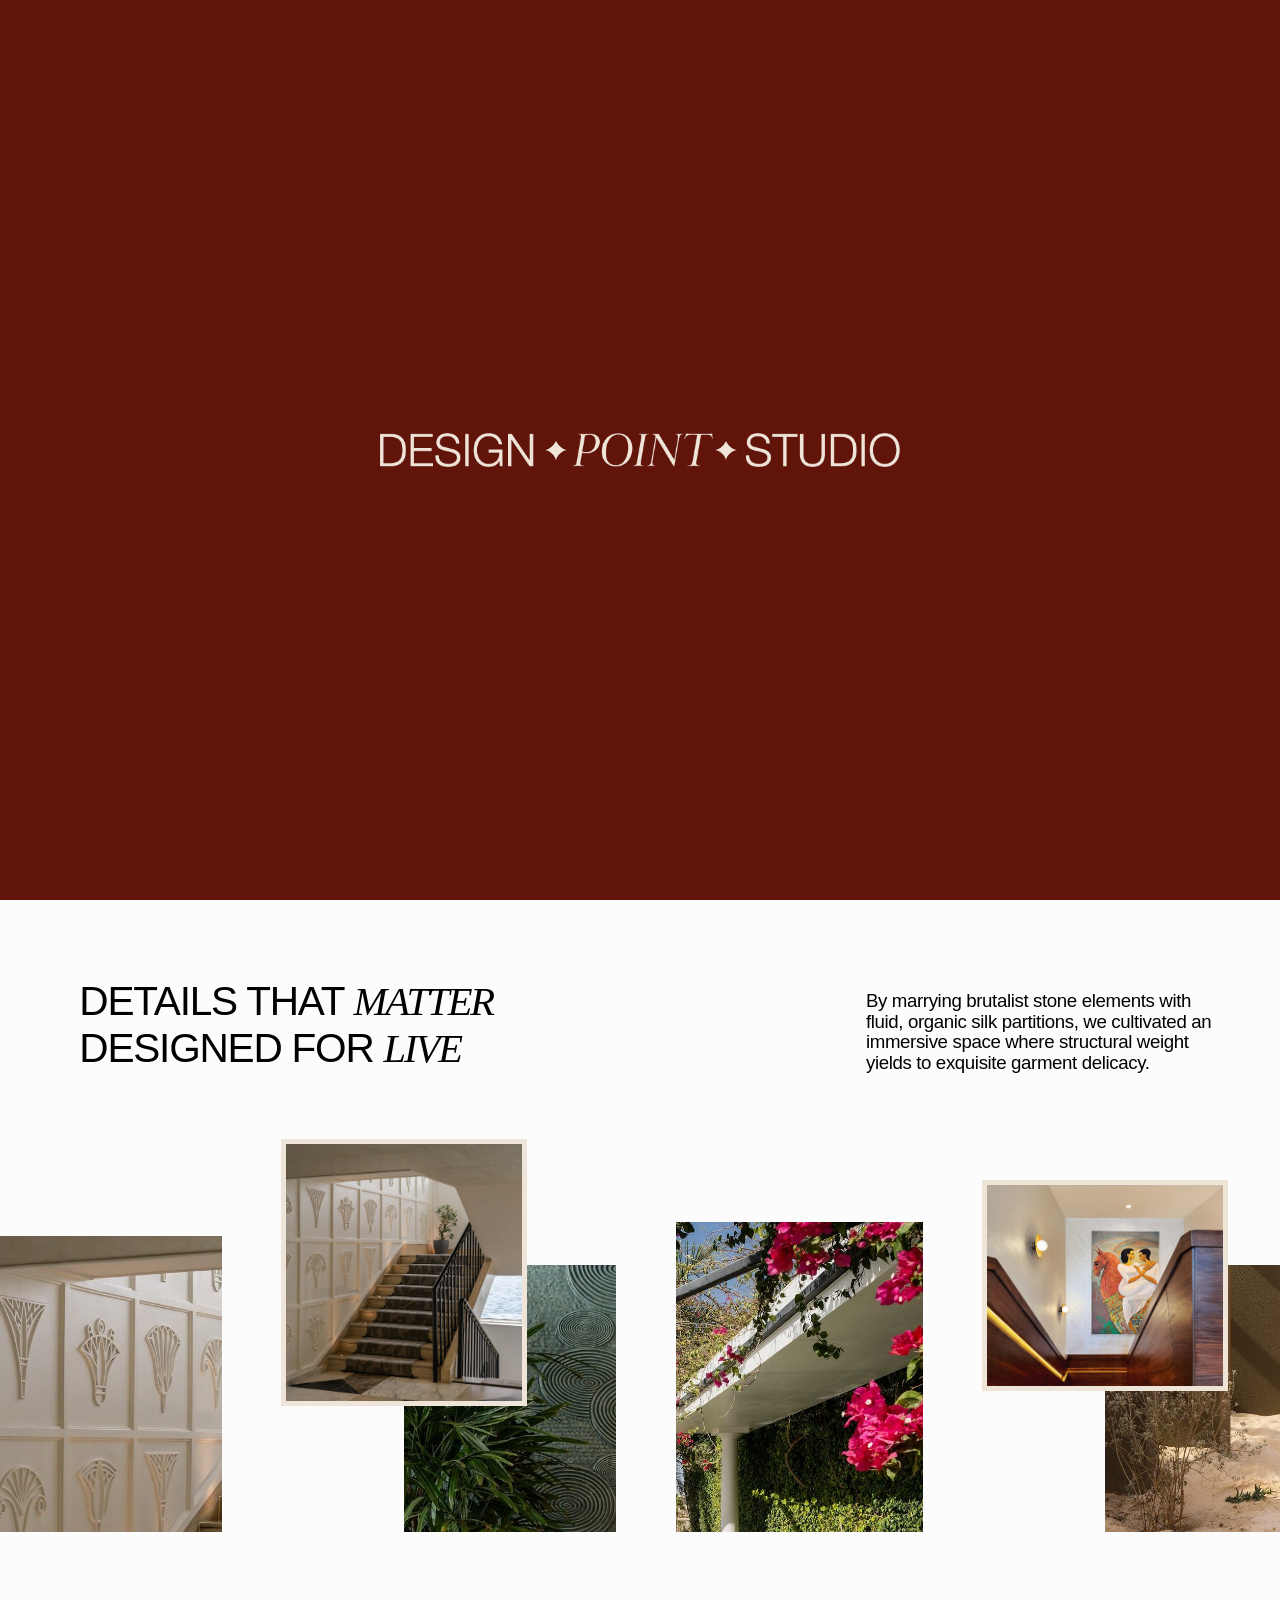
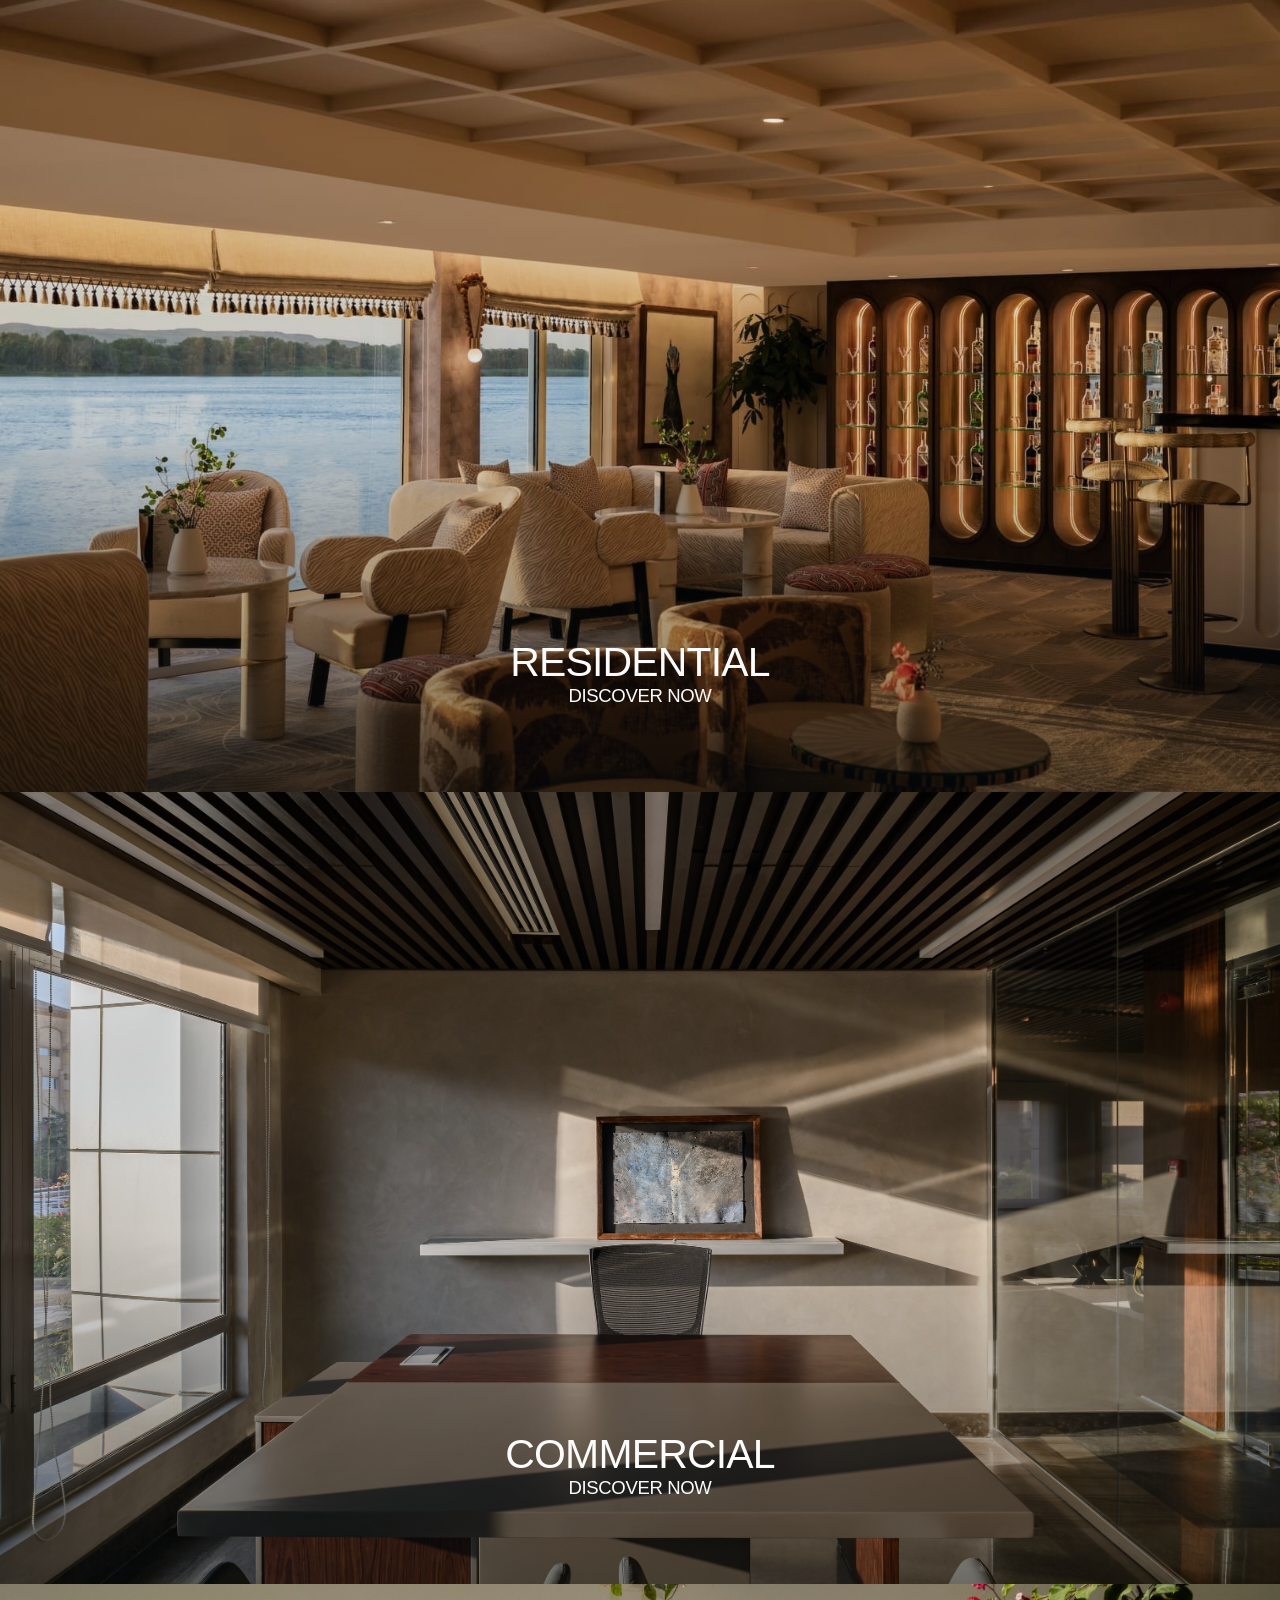
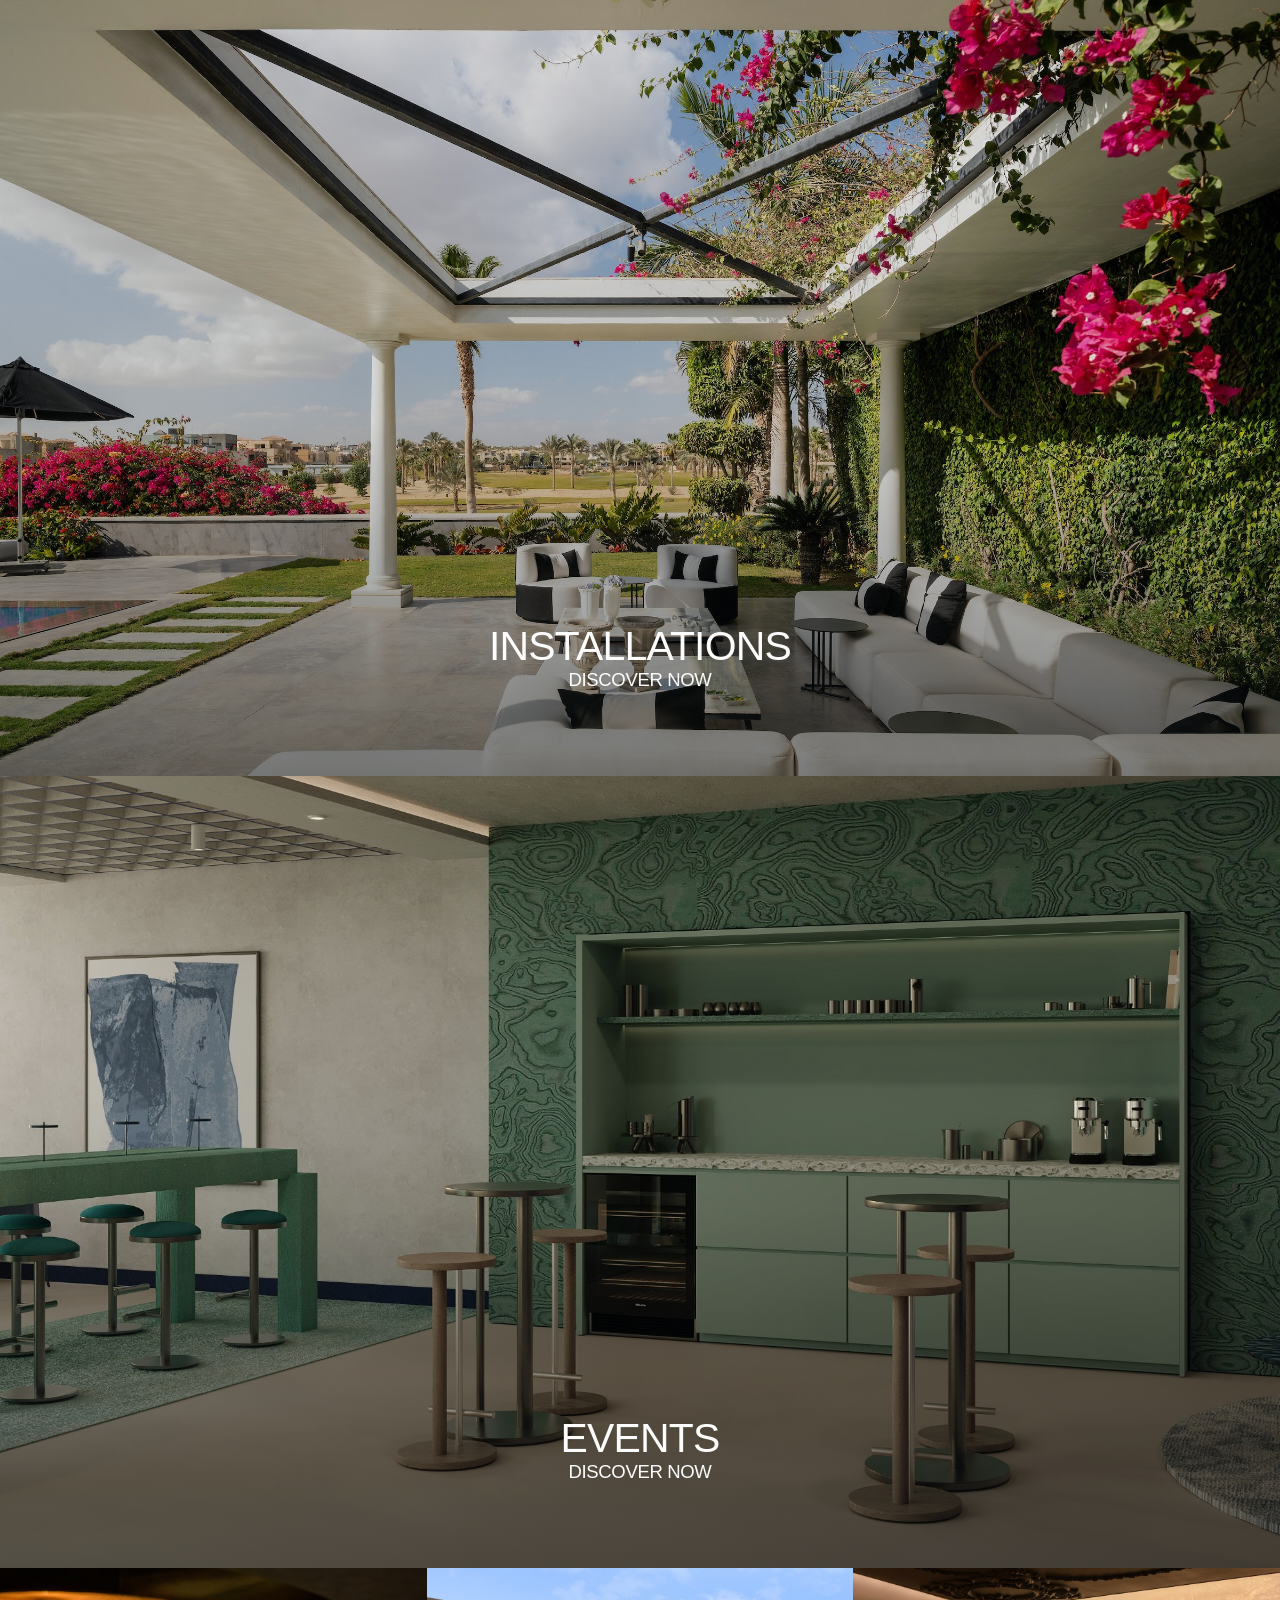
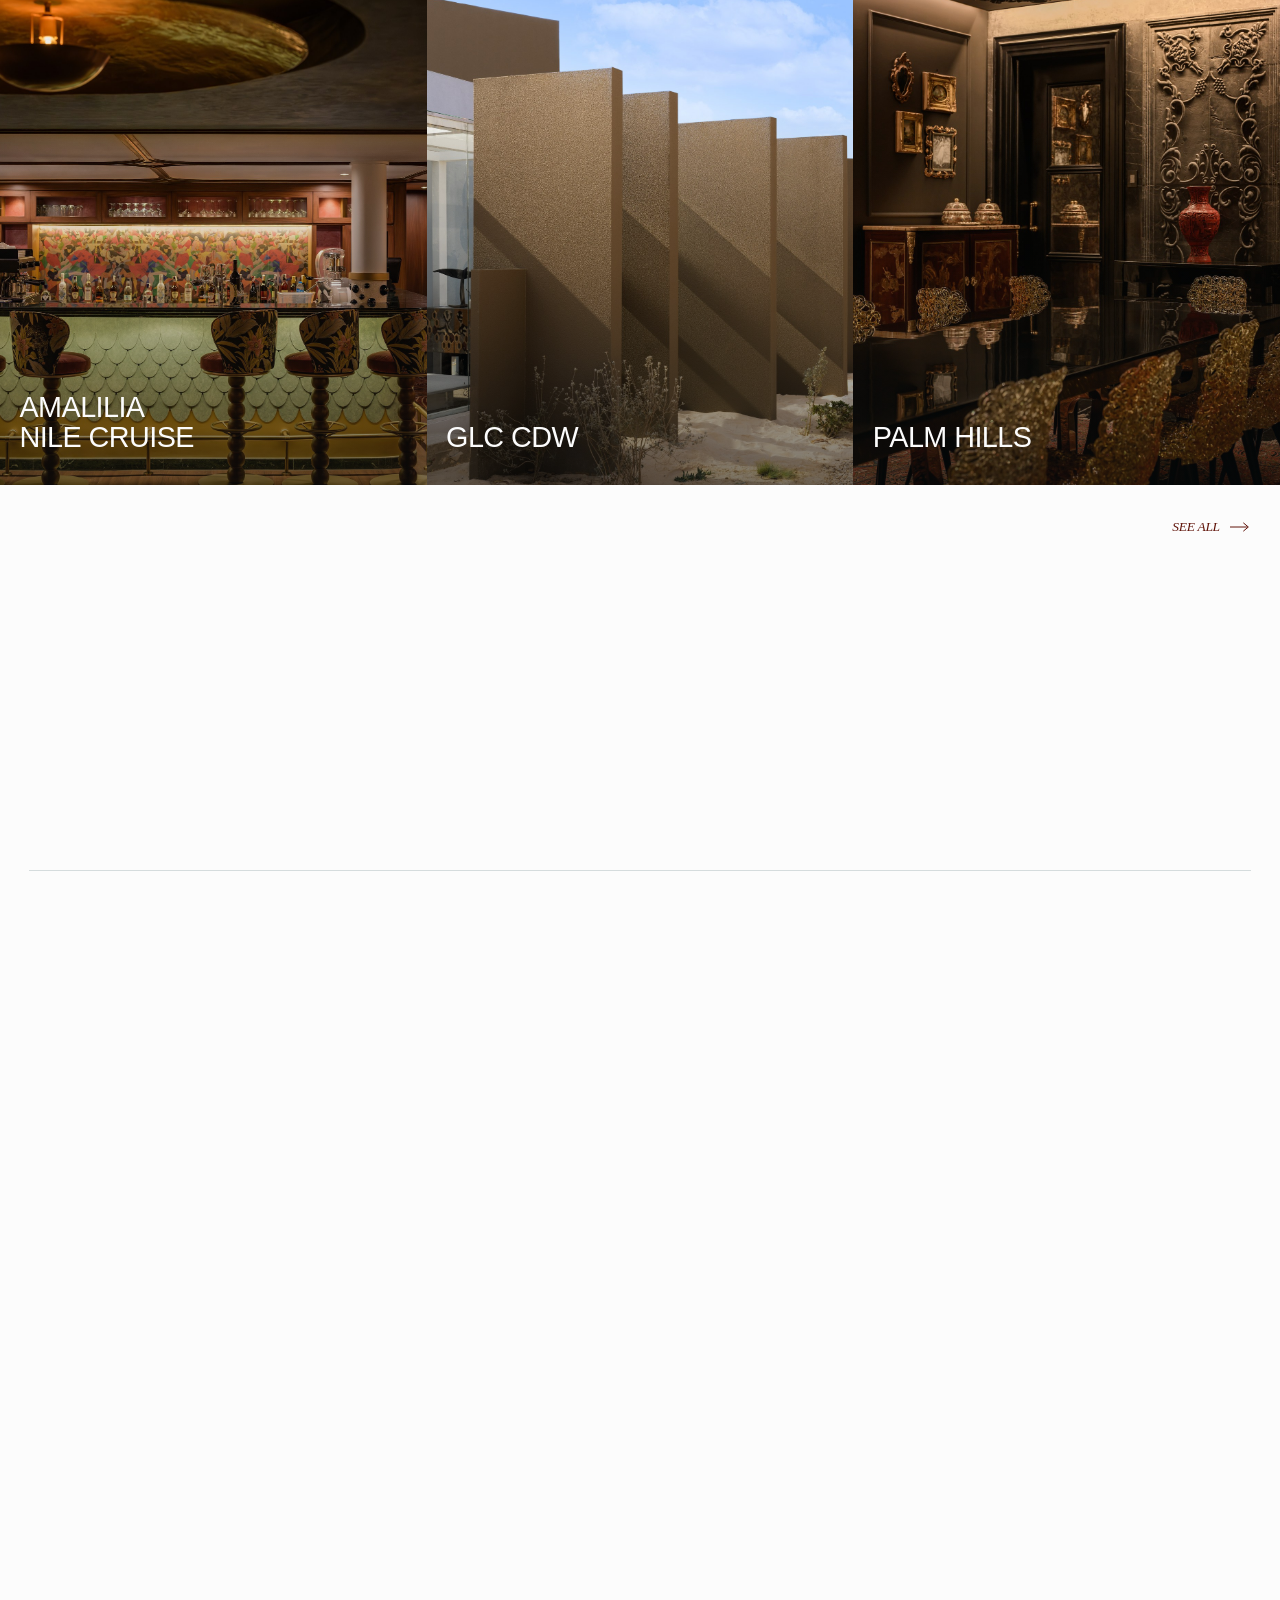
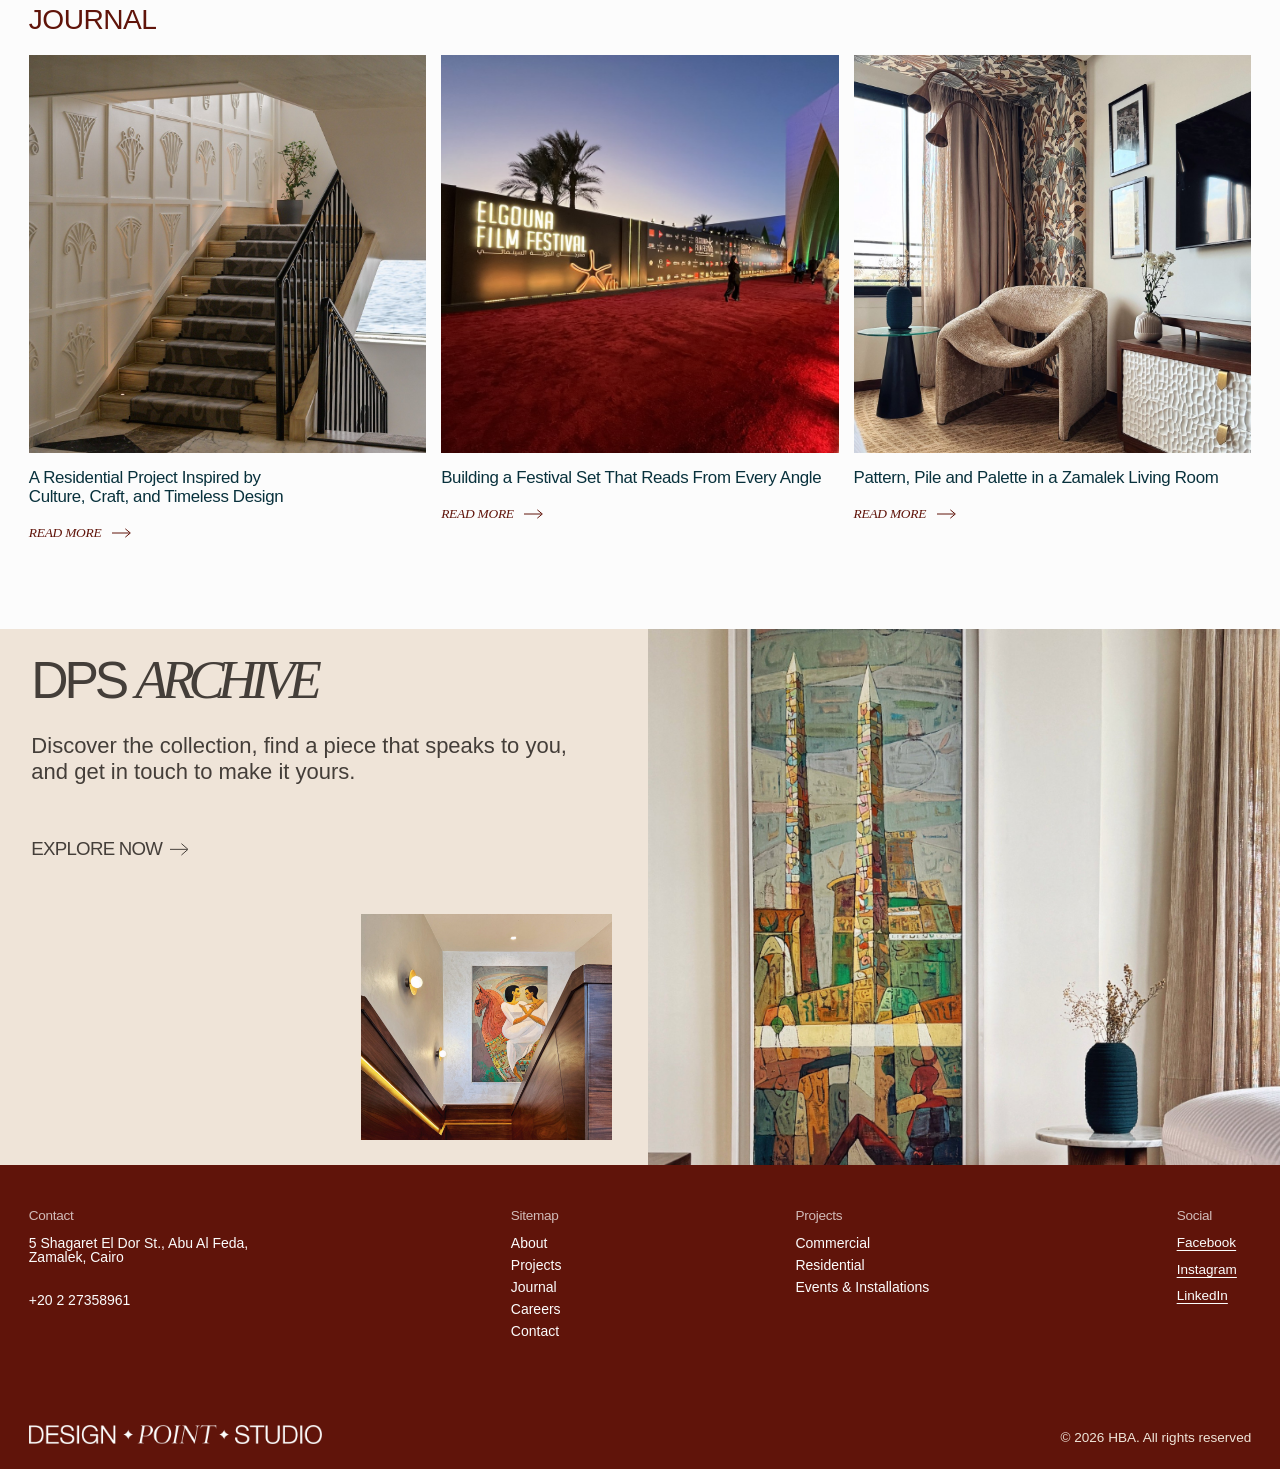
==== commit 2591250f: "DPS" ====
--- a/index.html
+++ b/index.html
@@ -75,19 +75,35 @@
       <div class="hero-sentinel" data-hero-sentinel></div>
     </section>
 
-    <!-- Inspiration (after the Viabizzuno reference): the words stay in the
-         middle of the screen while four medium photographs of different shapes rise
-         past at different speeds (js/inspdrift.js) -->
-    <section class="insp6" aria-labelledby="inspiration-title" data-insp6>
-        <div class="insp6__photo insp6__photo--1" data-rise="0.10"><img src="img/about-1.jpg" alt="A sage-green salon with a patterned daybed" loading="lazy"></div>
-        <div class="insp6__photo insp6__photo--2" data-rise="0.12"><img src="img/about-pavilion.jpg" alt="Tall freestanding walls of an open-air pavilion" loading="lazy"></div>
-        <div class="insp6__photo insp6__photo--3" data-rise="0.07"><img src="img/about-stairs.jpg" alt="Carved lotus relief panels beside a stair" loading="lazy"></div>
-        <div class="insp6__photo insp6__photo--4" data-rise="0.05"><img src="img/about-madar.jpg" alt="Fashion sketches pinned to a green panelled wall" loading="lazy"></div>
-      <div class="insp6__pin">
-        <div class="insp6__text">
-          <p class="insp6__label" id="inspiration-title"><svg class="sparkle" viewBox="0 0 24 24" aria-hidden="true"><path d="M12 0c.62 6.3 5.08 10.76 12 12-6.92 1.24-11.38 5.7-12 12-.62-6.3-5.08-10.76-12-12C6.92 10.76 11.38 6.3 12 0Z" fill="currentColor"/></svg> Inspiration <svg class="sparkle" viewBox="0 0 24 24" aria-hidden="true"><path d="M12 0c.62 6.3 5.08 10.76 12 12-6.92 1.24-11.38 5.7-12 12-.62-6.3-5.08-10.76-12-12C6.92 10.76 11.38 6.3 12 0Z" fill="currentColor"/></svg></p>
-          <p class="insp6__line">Every project begins somewhere else: in a stone, a planting, a piece of carving we carry into the room.</p>
-          <a class="insp6__link" href="projects.html">Discover more</a>
+    <!-- Inspiration (Figma, Final > Home option3): the title and a short line,
+         then a band of inspiration photos drifting very slowly to the left.
+         The band is two copies of one pattern, so the loop is seamless. -->
+    <section class="insp7" aria-labelledby="inspiration-title">
+      <div class="insp7__head">
+        <h2 class="insp7__title reveal" id="inspiration-title">
+          <span>Details that <em>matter</em></span>
+          <span>Designed for <em>live</em></span>
+        </h2>
+        <p class="insp7__text reveal" style="--reveal-delay:120ms">By marrying brutalist stone elements with fluid, organic silk partitions, we cultivated an immersive space where structural weight yields to exquisite garment delicacy.</p>
+      </div>
+      <div class="insp7__rail">
+        <div class="insp7__track">
+          <div class="insp7__set">
+            <figure class="insp7__ph insp7__ph--a"><img src="img/insp-src-2.jpg" alt="Carved lotus and papyrus relief panels" loading="lazy"></figure>
+            <figure class="insp7__ph insp7__ph--c"><img src="img/insp-src-1.jpg" alt="Palm leaves against a patterned glass wall" loading="lazy"></figure>
+            <figure class="insp7__ph insp7__ph--b"><img src="img/about-stairs.jpg" alt="A stair beside carved relief panels" loading="lazy"></figure>
+            <figure class="insp7__ph insp7__ph--d"><img src="img/insp-src-4.jpg" alt="Bougainvillea over a white pergola" loading="lazy"></figure>
+            <figure class="insp7__ph insp7__ph--f"><img src="img/insp-src-3.jpg" alt="Desert planting between tall walls" loading="lazy"></figure>
+            <figure class="insp7__ph insp7__ph--e"><img src="img/archive-horse.jpg" alt="A painting of a rider and horse above a stair" loading="lazy"></figure>
+          </div>
+          <div class="insp7__set" aria-hidden="true">
+            <figure class="insp7__ph insp7__ph--a"><img src="img/insp-src-2.jpg" alt="" loading="lazy"></figure>
+            <figure class="insp7__ph insp7__ph--c"><img src="img/insp-src-1.jpg" alt="" loading="lazy"></figure>
+            <figure class="insp7__ph insp7__ph--b"><img src="img/about-stairs.jpg" alt="" loading="lazy"></figure>
+            <figure class="insp7__ph insp7__ph--d"><img src="img/insp-src-4.jpg" alt="" loading="lazy"></figure>
+            <figure class="insp7__ph insp7__ph--f"><img src="img/insp-src-3.jpg" alt="" loading="lazy"></figure>
+            <figure class="insp7__ph insp7__ph--e"><img src="img/archive-horse.jpg" alt="" loading="lazy"></figure>
+          </div>
         </div>
       </div>
     </section>
--- a/css/pages.css
+++ b/css/pages.css
@@ -1562,235 +1562,9 @@
    ABOUT AMENDS — Oct 21 (round 3)
    ========================================================= */
 /* 1. ABOUT a step lighter: Helvetica Neue UltraLight */
-.about-hero__title .about-hero__a { font-weight: 200; }
-/* short screens: tighten so the whole card fits */
-
-
-
-
-/* =========================================================
-   CORE VALUES — Oct 22: four coloured cards around the title
-   (Figma component "Group 251": Default = the pile, Variant2 =
-   spread out). On wide screens the section pins and the scroll
-   glides the cards from the pile to the corners (js/spread.js).
-   The board is the Figma layout at 1512 wide, scaled to fit.
-   ========================================================= */
-.cvalues2 { position: relative; margin-top: clamp(24px, 3.17vw, 48px); }
-.cvalues2__board { position: relative; }
-.cvalues2__head { text-align: center; color: var(--oxblood); }
-.cvalues2__title {
-  margin-top: 46px;
-  text-transform: uppercase;
-  font-weight: 300;
-  font-size: 60px;
-  line-height: 52px;
-  letter-spacing: -.05em;
-}
-.cvalues2__title span { display: block; }
-.cvalues2__title em {
-  font-family: var(--font-display);
-  font-style: italic;
-  font-weight: 300;
-  font-size: 63px;
-  letter-spacing: -.1em;
-}
-.cvalues2__head .section-label { font-size: 25px; letter-spacing: -.03em; }
-
-.cvalues2__cards { list-style: none; }
-.vcard2 {
-  width: 372px;
-  height: var(--h);
-  padding: 37px 20px 20px;
-  border-radius: 10px;
-  overflow: hidden;
-}
-.vcard2__num {
-  font-family: var(--font-display);
-  font-weight: 300;
-  font-size: 30px;
-  line-height: 39px;
-  letter-spacing: -.03em;
-}
-.vcard2__name {
-  text-transform: uppercase;
-  font-weight: 300;
-  font-size: 38px;
-  line-height: 37px;
-  letter-spacing: -.03em;
-}
-.vcard2__text {
-  margin-top: 22px;
-  font-weight: 300;
-  font-size: 24px;
-  line-height: 26px;
-  letter-spacing: -.02em;
-}
-/* colours from the file, stacked in the file's order (03 on top) */
-.vcard2--1 { background: #BECEE0; color: #60140A; z-index: 1; }
-.vcard2--1 .vcard2__text { color: #08313C; }
-.vcard2--2 { background: #08313C; color: #BECEE0; z-index: 2; }
-.vcard2--4 { background: #443E39; color: #EFE4D8; z-index: 3; }
-.vcard2--3 { background: #60140A; color: #EFE4D8; z-index: 4; }
-
-/* wide screens: the Figma board, scaled by the script, pinned while the
-   cards spread. Without the script the cards simply sit spread out */
-@media (min-width: 900px) {
-  .cvalues2__board {
-    width: 1512px;
-    height: 800px;
-    transform-origin: 0 0;
-  }
-  .cvalues2__head {
-    position: absolute;
-    left: 418px;
-    top: 214px;
-    width: 676px;
-  }
-  .vcard2 {
-    position: absolute;
-    left: 0;
-    top: 0;
-    transform-origin: 0 0;
-    will-change: transform;
-  }
-  .vcard2--1 { transform: translate(75px, 6px); }
-  .vcard2--2 { transform: translate(1059px, 6px); }
-  .vcard2--3 { transform: translate(1094px, 421px); }
-  .vcard2--4 { transform: translate(18px, 423px); }
-  .cvalues2.is-live .cvalues2__stage {
-    position: sticky;
-    top: 0;
-    height: 100vh;
-    height: 100svh;
-    overflow: hidden;
-  }
-  .cvalues2:not(.is-live) .cvalues2__stage { overflow: hidden; padding-block: 48px; }
-}
-
-/* narrow screens: the title, then the four cards one under another */
-@media (max-width: 899px) {
-  .cvalues2 { padding: 48px var(--gutter); }
-  .cvalues2__title { font-size: 34px; line-height: 31px; margin-top: 16px; }
-  .cvalues2__title em { font-size: 36px; }
-  .cvalues2__head .section-label { font-size: 18px; }
-  .cvalues2__cards { display: grid; gap: 14px; margin-top: 32px; }
-  .vcard2 { width: auto; height: auto; padding: 24px 20px 26px; }
-  .vcard2__name { font-size: 28px; line-height: 28px; }
-  .vcard2__num { font-size: 24px; line-height: 30px; }
-  .vcard2__text { font-size: 18px; line-height: 21px; margin-top: 16px; }
-}
-/* the real texts run a little longer than the file's placeholder copy:
-   the drawn heights are the minimum, and a card grows to fit its text */
-.vcard2 { height: auto; min-height: var(--h); }
-@media (max-width: 899px) { .vcard2 { min-height: 0; } }
-
-
-/* ---- core values, round 2 ---- */
-/* 01 sits on top of the pile, then 02, 03, 04 behind it */
-.vcard2--1 { z-index: 4; }
-.vcard2--2 { z-index: 3; }
-.vcard2--3 { z-index: 2; }
-.vcard2--4 { z-index: 1; }
-.vcard2 { background: none; padding: 0; overflow: visible; border-radius: 0; }
-.vcard2__body {
-  min-height: var(--h);
-  padding: 37px 20px 20px;
-  border-radius: 10px;
-  transition: transform 600ms cubic-bezier(.22, 1, .36, 1), box-shadow 600ms cubic-bezier(.22, 1, .36, 1);
-}
-.vcard2--1 .vcard2__body { background: #BECEE0; }
-.vcard2--2 .vcard2__body { background: #08313C; }
-.vcard2--3 .vcard2__body { background: #60140A; }
-.vcard2--4 .vcard2__body { background: #443E39; }
-/* hover: the card lifts a little and leans a touch, then settles back */
-@media (hover: hover) and (prefers-reduced-motion: no-preference) {
-  .vcard2:hover .vcard2__body {
-    transform: translateY(-12px) rotate(-1.2deg);
-    box-shadow: 0 18px 36px -18px rgba(20, 12, 8, .35);
-  }
-  .vcard2--2:hover .vcard2__body,
-  .vcard2--3:hover .vcard2__body { transform: translateY(-12px) rotate(1.2deg); }
-}
-@media (max-width: 899px) { .vcard2__body { min-height: 0; padding: 24px 20px 26px; } }
-
-
-
-/* =========================================================
-   INSPIRATION — client preview, after the Viabizzuno reference
-   The words hold the middle of the screen; seven photographs in
-   seven sizes rise up past them, each at its own speed, so some
-   overtake others (js/inspdrift.js). Where a photo passes behind
-   the words, a difference blend keeps them readable: ink on the
-   page, light over a dark photo.
-   ========================================================= */
-.insp6 { position: relative; height: 165vh; height: 165svh; }   /* four photos: a short scroll, little space at the end */
-/* no z-index here: a z-index would seal the words into their own layer and
-   the difference blend could no longer see the page and photos behind them.
-   The words come after the photos in the page, so they still sit on top. */
-.insp6__pin { position: absolute; inset: 0; pointer-events: none; }
-.insp6__text {
-  position: sticky;
-  top: 0;
-  height: 100vh;
-  height: 100svh;
-  display: flex;
-  flex-direction: column;
-  align-items: center;
-  justify-content: center;
-  gap: clamp(14px, 1.6vw, 24px);
-  padding-inline: var(--gutter);
-  text-align: center;
-  color: #fff;
-  mix-blend-mode: difference;
-}
-.insp6__label {
-  display: flex;
-  align-items: center;
-  gap: .9em;
-  text-transform: uppercase;
-  font-weight: 300;
-  font-size: clamp(.8125rem, 1.06vw, 1rem);     /* 16px */
-  letter-spacing: -.03em;
-  opacity: .62;
-}
-.insp6__label .sparkle { width: .75em; height: .75em; }
-.insp6__line {
-  max-width: 21em;
-  font-weight: 300;
-  font-size: clamp(1.25rem, 1.98vw, 1.875rem); /* 30px */
-  line-height: 1.07;
-  letter-spacing: -.03em;
-}
-.insp6__link {
-  pointer-events: auto;
-  margin-top: .4em;
-  padding-bottom: .2em;
-  border-bottom: 1px solid currentColor;
-  text-transform: uppercase;
-  font-weight: 300;
-  font-size: clamp(.8125rem, 1.06vw, 1rem);
-  letter-spacing: -.02em;
-}
-
-/* the photographs: four, all medium, each a different shape, set loosely
-   (not mirrored) on either side. Each rises at a slightly different pace
-   for a little life. The last one sits low, so the section ends soon
-   after it with little empty space. */
-.insp6__photo { position: absolute; overflow: hidden; will-change: transform; }
-.insp6__photo img { width: 100%; height: 100%; object-fit: cover; }
-.insp6__photo--1 { left: 5%;   top: 4%;  width: min(24vw, 37svh); aspect-ratio: 3 / 4; }   /* tall   */
-.insp6__photo--2 { right: 6%;  top: 22%; width: min(27.5vw, 42.4svh); aspect-ratio: 4 / 3; }   /* wide   */
-.insp6__photo--3 { left: 9%;   top: 50%; width: min(22vw, 33.9svh); aspect-ratio: 1; }       /* square */
-.insp6__photo--4 { right: 10%; top: 73%; width: min(23vw, 35.4svh); aspect-ratio: 4 / 5; }   /* upright */
+.about-hero__title .about-hero__a { font-weight: 200; }   /* upright */
 
 /* phones and reduced motion: the words, then the photos in two columns */
-@media (max-width: 899px) {
-  .insp6 { height: auto; display: grid; grid-template-columns: 1fr 1fr; gap: 14px; padding: 56px var(--gutter); }
-  .insp6__pin { position: static; grid-column: 1 / -1; order: -1; pointer-events: auto; }
-  .insp6__text { position: static; height: auto; color: var(--ink); mix-blend-mode: normal; padding: 0 0 28px; }
-  .insp6__photo { position: static; width: auto !important; }
-  .insp6__photo--2 { grid-column: 1 / -1; }
-}
 
 
 /* =========================================================
@@ -1928,15 +1702,6 @@
 .archive2__photo img { position: absolute; inset: 0; }
 @media (max-width: 899px) { .archive2 { height: auto; } }
 
-
-/* =========================================================
-   OCT 27 ROUND
-   ========================================================= */
-/* 1. inspiration: the photos are drawn only inside their own section, so
-   the first one no longer slides up over the header photo. clip (not
-   hidden) keeps the sticky words working */
-.insp6 { overflow: clip; }
-
 /* 2. home DPS Archive photos: the obelisk painting fills the half, the
    horse painting is the small one */
 .archive2__photo img { object-position: 50% 42%; }
@@ -1948,45 +1713,8 @@
   .about-hero,
   .pd-hero { min-height: 0; height: 122.7vw; }
   .about-hero__title { margin-top: 0; }
-  .insp6 { grid-template-columns: 1fr; }
-  .insp6__photo,
-  .insp6__photo--1, .insp6__photo--2, .insp6__photo--3, .insp6__photo--4 {
-    grid-column: 1;
-    aspect-ratio: 263 / 195 !important;
-  }
-}
-
-/* 5. core values, cleaner: the Nile deck photo behind the whole stage, the
-   title across the top in cream, and wider cards (526 x 302, wider than
-   tall). The same pile-to-corners movement. */
-.cvalues2__stage { position: relative; isolation: isolate; }
-.cvalues2__bg { position: absolute; inset: 0; z-index: -1; }
-.cvalues2__bg img { width: 100%; height: 100%; object-fit: cover; }
-.cvalues2__bg::after { content: ''; position: absolute; inset: 0; background: rgba(18, 14, 11, .42); }
-.cvalues2__head { color: #EFE4D8; }
-.cvalues2__head .section-label { color: #EFE4D8; }
-.vcard2 { width: 526px; }
-.vcard2__body { min-height: var(--h); padding: 40px 30px 30px; }
-.vcard2__text { margin-top: 18px; font-size: 22px; line-height: 25px; }
-@media (min-width: 900px) {
-  .cvalues2__board { height: 981px; }
-  .cvalues2__head { left: 0; width: 1512px; top: 30px; }
-  .cvalues2__title { margin-top: 20px; }
-  .vcard2--1 { transform: translate(36px, 256px); }
-  .vcard2--2 { transform: translate(962px, 256px); }
-  .vcard2--3 { transform: translate(926px, 583px); }
-  .vcard2--4 { transform: translate(72px, 583px); }
-}
-@media (max-width: 899px) {
-  .cvalues2 { position: relative; isolation: isolate; }
-  .cvalues2__stage { position: static; }
-  .vcard2 { width: auto; }
-  .vcard2__body { min-height: 0; padding: 24px 20px 26px; }
-  .vcard2__text { font-size: 18px; line-height: 21px; }
-}
-
-/* no white gap between Ethos and Core values: the photo starts right under it */
-.cvalues2 { margin-top: 0; }
+}
+
 
 /* BUY NOW, smaller and cleaner: fitted to its words, a slim height, 18px
    Sainte Colombe italic. On hover it turns to a cream outline */
@@ -2019,3 +1747,404 @@
   letter-spacing: -.02em;
   text-transform: uppercase;
 }
+
+/* core values, Nov 2 (round 2): cards back in their places across the
+   page; the title Helvetica Neue Light again at 76px; the cards a little
+   lower to keep a clean gap under it; card paragraphs in Regular */
+
+
+/* =========================================================
+   CORE VALUES — Nov 3 (Figma, About 736:529)
+   The title, then four tilted cards in a row (325 x 350 at 1512 wide,
+   28px apart, 63px margins). As the section comes into view the cards
+   rise into place one after another, 01 to 04 (js/cardsrise.js).
+   ========================================================= */
+.cv3 { padding: clamp(40px, 3.24vw, 49px) 0 clamp(64px, 6.35vw, 96px); overflow: hidden; }
+.cv3__head { text-align: center; color: var(--oxblood); }
+.cv3__label {
+  text-transform: uppercase;
+  font-weight: 300;
+  font-size: clamp(.95rem, 1.65vw, 1.5625rem);   /* 25px */
+  line-height: 1.04;
+  letter-spacing: -.03em;
+}
+.cv3__title {
+  margin-top: clamp(10px, 1.06vw, 16px);
+  text-transform: uppercase;
+  font-weight: 300;
+  font-size: clamp(2rem, 3.97vw, 3.75rem);       /* 60px */
+  line-height: .867;                             /* 52px */
+  letter-spacing: -.05em;
+}
+.cv3__title span { display: block; }
+.cv3__title em {
+  font-family: var(--font-display);
+  font-style: italic;
+  font-weight: 300;
+  font-size: 1.05em;                             /* 63px */
+  letter-spacing: -.1em;
+}
+
+/* the row: centred, 28px gaps, so 63px margins at 1512 */
+.cv3__cards {
+  display: flex;
+  justify-content: center;
+  align-items: flex-start;
+  gap: 1.85vw;
+  margin-top: clamp(48px, 7.1vw, 107px);
+  padding-inline: var(--gutter);
+  list-style: none;
+}
+.vcard3 {
+  flex: none;
+  width: 21.5vw;                                 /* 325 */
+  min-height: 23.15vw;                           /* 350 */
+  padding: 1.59vw;                               /* 24 */
+  border-radius: 10px;
+  transform-origin: 0 0;
+  /* the resting place: each card's own drop and tilt, as drawn */
+  transform: translateY(var(--dy)) rotate(var(--r));
+}
+.vcard3__num {
+  font-family: var(--font-display);
+  font-weight: 300;
+  font-size: 1.98vw;                             /* 30 */
+  line-height: 1.25;
+  letter-spacing: -.03em;
+}
+.vcard3__name {
+  margin-top: .45em;
+  text-transform: uppercase;
+  font-weight: 300;
+  font-size: 1.98vw;                             /* 30 */
+  line-height: 1.07;
+}
+.vcard3__text {
+  margin-top: 1.2vw;
+  font-weight: 300;
+  font-size: 1.39vw;                             /* 21 */
+  line-height: 1.14;                             /* 24 */
+  letter-spacing: -.02em;
+}
+.vcard3--1 { background: #BECEE0; color: #08313C; }
+.vcard3--2 { background: #08313C; color: #BECEE0; }
+.vcard3--3 { background: #60140A; color: #EFE4D8; }
+.vcard3--4 { background: #443E39; color: #EFE4D8; }
+
+/* the entrance: hidden a little lower until the section is in view, then
+   each rises and fades in, one after another */
+.js .cv3 .vcard3 {
+  opacity: 0;
+  transform: translateY(calc(var(--dy) + 90px)) rotate(var(--r));
+  transition: opacity 700ms ease var(--delay), transform 1100ms cubic-bezier(.22, 1, .36, 1) var(--delay);
+}
+.js .cv3.is-in .vcard3 { opacity: 1; transform: translateY(var(--dy)) rotate(var(--r)); }
+@media (prefers-reduced-motion: reduce) {
+  .js .cv3 .vcard3 { opacity: 1; transform: translateY(var(--dy)) rotate(var(--r)); transition: none; }
+}
+
+/* tablets: two by two, sizes in px so the text stays readable */
+@media (max-width: 1099px) {
+  .cv3__cards { flex-wrap: wrap; gap: 36px 24px; }
+  .vcard3 { width: calc((100% - 24px) / 2); max-width: 380px; min-height: 0; padding: 24px; }
+  .vcard3__num, .vcard3__name { font-size: 26px; }
+  .vcard3__text { margin-top: 16px; font-size: 18px; }
+}
+/* phones: one under another, a gentler tilt */
+@media (max-width: 599px) {
+  .cv3__cards { flex-direction: column; align-items: center; gap: 28px; }
+  .vcard3 { width: 100%; max-width: 420px; --dy: 0px !important; --r: 0deg; }
+  .vcard3--1 { --r: -2deg !important; } .vcard3--2 { --r: 1.2deg !important; } .vcard3--3 { --r: -1deg !important; } .vcard3--4 { --r: 1.6deg !important; }
+  .vcard3 { transform-origin: 50% 50%; }
+}
+
+
+/* core values, photo version (Nov 3): the darkened Nile deck photo behind
+   the section, the label and title in cream. Remove the cv3--photo class
+   (and the photo line) in about.html to return to the light version */
+.cv3__bg { display: none; }
+.cv3--photo { position: relative; isolation: isolate; color: #EFE4D8; }
+.cv3--photo .cv3__bg { display: block; position: absolute; inset: 0; z-index: -1; }
+.cv3--photo .cv3__bg img { width: 100%; height: 100%; object-fit: cover; }
+.cv3--photo .cv3__head { color: #EFE4D8; }
+.cv3--photo { padding-top: clamp(56px, 5.3vw, 80px); padding-bottom: clamp(72px, 7.4vw, 112px); }
+
+
+/* core values, daytime photo (Nov 5): the bright deck photo behind the
+   section with the title in oxblood on the sky. The sky is extended upward
+   by a band of the photo's own sky colour that fades into the photo, so the
+   title always sits on clear sky, whatever the screen's shape */
+.cv3--day { color: inherit; --sky-band: clamp(48px, 6vw, 96px); }
+.cv3--day .cv3__head { color: var(--oxblood); }
+.cv3--day .cv3__bg { background: #A8C5D9; }
+.cv3--day .cv3__bg img {
+  position: absolute;
+  left: 0;
+  top: var(--sky-band);
+  width: 100%;
+  height: calc(100% - var(--sky-band));
+  object-position: 50% 0;
+  -webkit-mask-image: linear-gradient(to bottom, transparent 0, #000 70px);
+          mask-image: linear-gradient(to bottom, transparent 0, #000 70px);
+}
+
+/* core values title, Nov 7: both fonts in Light, the same weight:
+   Helvetica Neue Light and Sainte Colombe Light Italic */
+.cv3__title,
+.cv3__title span { font-weight: 300; }
+.cv3__title em { font-weight: 300; }
+
+
+/* =========================================================
+   CORE VALUES, list version (about-option-list.html)
+   Photo 220 x 160 | number + name | text running to the right margin,
+   one equal gap between the three columns, a 10% line between rows.
+   Title on two lines at 48px, both fonts in Light.
+   ========================================================= */
+.cvl { padding-block: clamp(48px, 4.76vw, 72px); }
+.cvl__label {
+  color: var(--oxblood);
+  text-transform: uppercase;
+  font-weight: 300;
+  font-size: clamp(.9rem, 1.32vw, 1.25rem);       /* 20px */
+  letter-spacing: -.03em;
+}
+.cvl__title {
+  margin-top: clamp(6px, .66vw, 10px);
+  color: var(--oxblood);
+  text-transform: uppercase;
+  font-weight: 300;
+  font-size: clamp(1.6rem, 3.17vw, 3rem);         /* 48px */
+  line-height: .9;
+  letter-spacing: -.03em;
+}
+.cvl__title span { display: block; }
+.cvl__title em {
+  font-family: var(--font-display);
+  font-style: italic;
+  font-weight: 300;
+  letter-spacing: -.03em;
+}
+.cvl__list { margin-top: clamp(40px, 7.94vw, 120px); }
+.cvl__row {
+  display: grid;
+  grid-template-columns: 1fr;
+  gap: 14px;
+  padding-block: clamp(24px, 2.78vw, 42px);
+  border-bottom: 1px solid rgba(8, 49, 60, .1);
+}
+.cvl__row:first-child { padding-top: 0; }
+.cvl__row:last-child { border-bottom: 0; padding-bottom: 0; }
+.cvl__photo { aspect-ratio: 220 / 160; overflow: hidden; }
+.cvl__photo img { width: 100%; height: 100%; object-fit: cover; }
+.cvl__head {
+  display: flex;
+  align-items: baseline;
+  color: var(--oxblood);
+  font-weight: 300;
+}
+.cvl__num {
+  flex: none;
+  width: 2.2em;                                   /* the names all start at one point */
+  font-family: var(--font-display);
+  font-size: clamp(1.25rem, 2.12vw, 2rem);        /* 32px */
+  line-height: 1;
+  letter-spacing: -.03em;
+}
+.cvl__name {
+  text-transform: uppercase;
+  font-size: clamp(1.25rem, 2.25vw, 2.125rem);    /* 34px */
+  line-height: .95;
+  letter-spacing: -.03em;
+  white-space: nowrap;
+}
+.cvl__text {
+  color: #000;
+  font-weight: 300;
+  font-size: clamp(.95rem, 1.46vw, 1.375rem);     /* 22px */
+  line-height: 1.05;
+  letter-spacing: -.02em;
+}
+@media (min-width: 900px) {
+  /* one set of columns for all rows: the title column is as wide as the
+     longest name, with the same gap either side of it */
+  .cvl__list {
+    display: grid;
+    grid-template-columns: 220px max-content minmax(0, 1fr);
+    column-gap: clamp(32px, 5.5vw, 84px);
+  }
+  .cvl__row {
+    grid-column: 1 / -1;
+    grid-template-columns: subgrid;
+    column-gap: clamp(32px, 5.5vw, 84px);
+    align-items: start;
+    gap: 0 clamp(32px, 5.5vw, 84px);
+  }
+}
+@media (max-width: 899px) {
+  .cvl__photo { max-width: 320px; }
+  .cvl__name { white-space: normal; }
+}
+
+
+/* =========================================================
+   CORE VALUES — about.html, Nov 7 (as the design): photo 282 x 206 |
+   number (x398) | name (x474) | text (x885, 591 wide), a thin line
+   between rows, 42px either side of it. Sizes at 1512 wide.
+   ========================================================= */
+.cvf { padding-block: clamp(48px, 4.76vw, 72px); }
+.cvf__label {
+  color: var(--oxblood);
+  text-transform: uppercase;
+  font-weight: 300;
+  font-size: clamp(.95rem, 1.65vw, 1.5625rem);    /* 25px */
+  line-height: 1.04;
+  letter-spacing: -.03em;
+}
+.cvf__title {
+  margin-top: clamp(6px, .8vw, 12px);
+  color: var(--oxblood);
+  text-transform: uppercase;
+  font-weight: 300;
+  font-size: clamp(1.7rem, 3.64vw, 3.4375rem);    /* 55px */
+  line-height: .89;
+  letter-spacing: -.03em;
+}
+.cvf__title span { display: block; }
+.cvf__title em {
+  font-family: var(--font-display);
+  font-style: italic;
+  font-weight: 300;
+  font-size: 1.0545em;                            /* 58px */
+  letter-spacing: -.07em;
+}
+.cvf__list { margin-top: clamp(40px, 7.94vw, 120px); }
+.cvf__row {
+  display: grid;
+  grid-template-columns: 1fr;
+  gap: 14px;
+  padding-block: clamp(24px, 2.78vw, 42px);
+  border-bottom: 1px solid rgba(8, 49, 60, .14);
+}
+.cvf__row:first-child { padding-top: 0; }
+.cvf__row:last-child { border-bottom: 0; padding-bottom: 0; }
+.cvf__photo { aspect-ratio: 282 / 206; overflow: hidden; }
+.cvf__photo img { width: 100%; height: 100%; object-fit: cover; }
+.cvf__num {
+  color: var(--oxblood);
+  font-family: var(--font-display);
+  font-weight: 300;
+  font-size: clamp(1.4rem, 2.65vw, 2.5rem);       /* 40px */
+  line-height: 1;
+  letter-spacing: -.03em;
+}
+.cvf__name {
+  max-width: 339px;
+  color: var(--oxblood);
+  text-transform: uppercase;
+  font-weight: 300;
+  font-size: clamp(1.5rem, 2.91vw, 2.75rem);      /* 44px */
+  line-height: .84;
+  letter-spacing: -.03em;
+}
+.cvf__text {
+  max-width: 591px;
+  color: #000;
+  font-weight: 300;
+  font-size: clamp(1.05rem, 1.98vw, 1.875rem);    /* 30px */
+  line-height: .967;                              /* 29px */
+  letter-spacing: -.02em;
+}
+@media (min-width: 900px) {
+  /* columns from the design: photo 282 | 81 | number 76 | name 411 | text 591 */
+  .cvf__row {
+    grid-template-columns: 282fr 81fr 76fr 411fr 591fr;
+    align-items: start;
+    gap: 0;
+  }
+  .cvf__photo { grid-column: 1; }
+  .cvf__num   { grid-column: 3; }
+  .cvf__name  { grid-column: 4; }
+  .cvf__text  { grid-column: 5; }
+}
+@media (max-width: 899px) { .cvf__photo { max-width: 420px; } }
+
+
+/* =========================================================
+   INSPIRATION — Nov 8 (Figma, Final > Home option3)
+   Title (Helvetica Neue Light 48 on 42, -3%, with Sainte Colombe Light
+   Italic, -5%) and a 22px line, then a band of inspiration photos that
+   drifts very slowly left. All sizes are the file's px at 1512 wide,
+   times --u, so the band keeps its proportions; on phones it stops
+   shrinking at 0.55 so the photos stay a good size.
+   ========================================================= */
+.insp7 {
+  --u: max(calc(100vw / 1512), .55px);
+  padding: clamp(56px, 6.6vw, 100px) 0 clamp(56px, 5.3vw, 80px);
+  overflow: hidden;
+}
+.insp7__head {
+  display: grid;
+  grid-template-columns: 1fr;
+  gap: 20px;
+  padding-inline: clamp(20px, 6.2vw, 94px);
+  color: #000;
+}
+@media (min-width: 900px) {
+  /* the line sits at x1023, level with the title's first line */
+  .insp7__head { grid-template-columns: 929fr 489fr; gap: 0; align-items: start; }
+  .insp7__text { padding-top: 7px; }
+}
+.insp7__title {
+  text-transform: uppercase;
+  font-weight: 300;
+  font-size: clamp(1.6rem, 3.17vw, 3rem);         /* 48px */
+  line-height: .875;                              /* 42px */
+  letter-spacing: -.03em;
+}
+.insp7__title span { display: block; }
+.insp7__title span + span { margin-top: .27em; }
+.insp7__title em {
+  font-family: var(--font-display);
+  font-style: italic;
+  font-weight: 300;
+  letter-spacing: -.05em;
+}
+.insp7__text {
+  max-width: 423px;
+  font-weight: 300;
+  font-size: clamp(1rem, 1.46vw, 1.375rem);       /* 22px */
+  line-height: 1.09;                              /* 24px */
+  letter-spacing: -.02em;
+}
+
+/* the band: two copies of the pattern side by side, moving left by one
+   copy's width, then starting again where it began */
+.insp7__rail { margin-top: calc(var(--u) * 78); }
+.insp7__track {
+  display: flex;
+  width: max-content;
+  animation: insp7-drift 110s linear infinite;
+  will-change: transform;
+}
+.insp7__rail:hover .insp7__track { animation-play-state: paused; }
+@keyframes insp7-drift { to { transform: translateX(-50%); } }
+@media (prefers-reduced-motion: reduce) { .insp7__track { animation: none; } }
+
+.insp7__set { position: relative; flex: none; width: calc(var(--u) * 1626); height: calc(var(--u) * 464); }
+.insp7__ph { position: absolute; margin: 0; overflow: hidden; }
+.insp7__ph img { width: 100%; height: 100%; object-fit: cover; }
+/* positions and sizes inside one pattern, from the file */
+.insp7__ph--a { left: 0;                       top: calc(var(--u) * 115); width: calc(var(--u) * 262); height: calc(var(--u) * 349); }
+.insp7__ph--b { left: calc(var(--u) * 332);    top: 0;                    width: calc(var(--u) * 290); height: calc(var(--u) * 315); z-index: 2; }
+.insp7__ph--c { left: calc(var(--u) * 477);    top: calc(var(--u) * 149); width: calc(var(--u) * 251); height: calc(var(--u) * 315); z-index: 1; }
+.insp7__ph--d { left: calc(var(--u) * 798);    top: calc(var(--u) * 98);  width: calc(var(--u) * 292); height: calc(var(--u) * 366); }
+.insp7__ph--e { left: calc(var(--u) * 1160);   top: calc(var(--u) * 48);  width: calc(var(--u) * 290); height: calc(var(--u) * 250); z-index: 2; }
+.insp7__ph--f { left: calc(var(--u) * 1305);   top: calc(var(--u) * 149); width: calc(var(--u) * 251); height: calc(var(--u) * 315); z-index: 1; }
+/* the two front photos carry a 6px cream frame */
+.insp7__ph--b,
+.insp7__ph--e { border: calc(var(--u) * 6) solid #EFE4D8; }
+/* the head's margins as drawn: 94 on the left, 66 on the right, so the line
+   starts at x1023 and is 423 wide */
+.insp7__head { padding-left: clamp(20px, 6.2vw, 94px); padding-right: clamp(20px, 4.37vw, 66px); }
+@media (min-width: 900px) { .insp7__head { grid-template-columns: 929fr 423fr; } }
